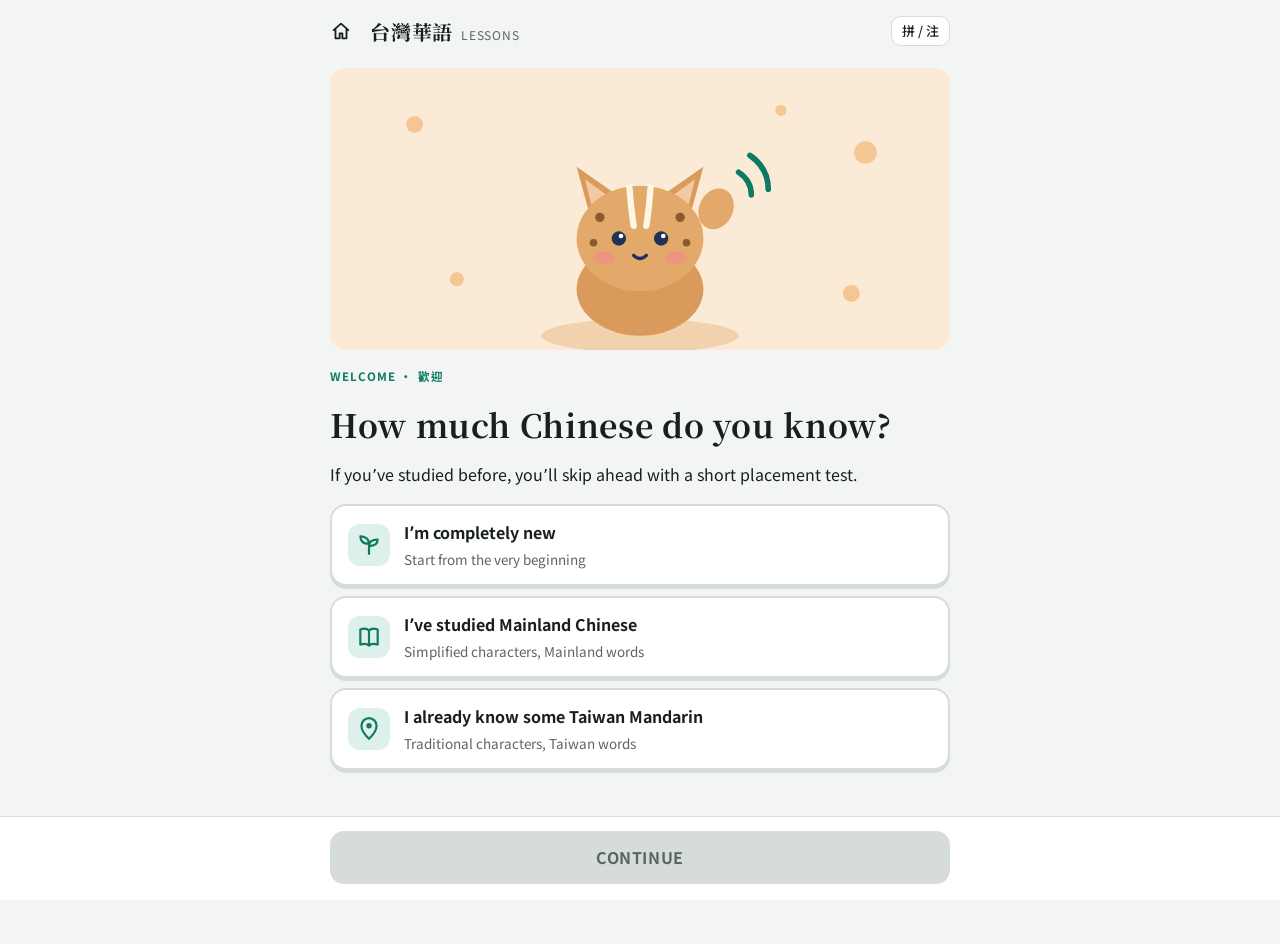
==== lessons.html @ 48e406e2 "First Version" ====
<!doctype html>
<html lang="en">
<head>
<meta charset="utf-8">
<meta name="viewport" content="width=device-width,initial-scale=1,viewport-fit=cover">
<title>Lessons · 台灣華語</title>
<meta name="description" content="Taiwan Mandarin lessons: sounds, tones, first words and writing.">
<link rel="manifest" href="manifest.webmanifest">
<link rel="icon" href="icons/favicon.svg" type="image/svg+xml">
<link rel="apple-touch-icon" href="icons/apple-touch-icon.png">
<meta name="mobile-web-app-capable" content="yes">
<meta name="apple-mobile-web-app-capable" content="yes">
<meta name="apple-mobile-web-app-title" content="台灣華語">
<meta name="apple-mobile-web-app-status-bar-style" content="default">
<script src="shared/app.js"></script>
<style>:root{box-sizing:border-box;padding-top:env(safe-area-inset-top,0px);padding-bottom:env(safe-area-inset-bottom,0px)}html{scroll-padding-top:env(safe-area-inset-top,0px)}body{margin:0;padding:0;font:14px -apple-system,BlinkMacSystemFont,sans-serif}img{max-width:100%}[hidden]:not([hidden=until-found i]){display:none!important}</style>
<link rel="preconnect" href="https://fonts.googleapis.com">
<link rel="preconnect" href="https://fonts.gstatic.com" crossorigin>
<link rel="stylesheet" href="https://fonts.googleapis.com/css2?family=Noto+Sans+TC:wght@400;500;700&family=Noto+Serif+TC:wght@500;700&display=swap">
<style>
/* Curly quotes and apostrophes come from a Latin font, so they don't get full-width CJK spacing */
@font-face{font-family:"LatinPunct";src:local("Helvetica Neue"),local("HelveticaNeue"),local("Helvetica"),local("Arial"),local("Segoe UI"),local("Roboto"),local("Noto Sans"),local("DejaVu Sans");unicode-range:U+2018-201F,U+2026}
@font-face{font-family:"LatinPunctSerif";src:local("Georgia"),local("Times New Roman"),local("Times"),local("Noto Serif"),local("DejaVu Serif");unicode-range:U+2018-201F,U+2026}
:root{
  --bg:#F2F5F3; --surface:#FFFFFF; --ink:#18201C; --muted:#5B6660; --line:#D6DDD8;
  --jade:#0D7A63; --jade-ink:#FFFFFF; --jade-soft:#DDF0E9;
  --amber:#B8600B; --amber-soft:#FBEAD6;
  --bad:#B53A2E; --bad-soft:#F8E1DD; --scrim:rgba(12,18,15,.42);
  --pic-bg:#E6F2EC;
  --sans:"LatinPunct","Noto Sans TC",system-ui,-apple-system,"PingFang TC","Microsoft JhengHei",sans-serif;
  --serif:"LatinPunctSerif","Noto Serif TC","Songti TC","PMingLiU",serif;
}
@media (prefers-color-scheme: dark){
  :root:not([data-theme="light"]){
    color-scheme:dark;
    --bg:#101412; --surface:#19201C; --ink:#E5EBE7; --muted:#99A69F; --line:#2B3530;
    --jade:#4CC6A5; --jade-ink:#08140F; --jade-soft:#16362C;
    --amber:#F0A452; --amber-soft:#3A2812;
    --bad:#F08A7C; --bad-soft:#3D1D19; --scrim:rgba(0,0,0,.6);
    --pic-bg:#1F2B26;
  }
}
:root[data-theme="dark"]{
  color-scheme:dark;
  --bg:#101412; --surface:#19201C; --ink:#E5EBE7; --muted:#99A69F; --line:#2B3530;
  --jade:#4CC6A5; --jade-ink:#08140F; --jade-soft:#16362C;
  --amber:#F0A452; --amber-soft:#3A2812;
  --bad:#F08A7C; --bad-soft:#3D1D19; --scrim:rgba(0,0,0,.6);
  --pic-bg:#1F2B26;
}
*{box-sizing:border-box}
[hidden]{display:none!important}
html,body{min-height:100%}
body{background:var(--bg);color:var(--ink);font-family:var(--sans);font-size:15px;line-height:1.55;padding-inline:16px;padding-block:0 150px}
button{font:inherit;color:inherit;cursor:pointer}
button:focus-visible{outline:2px solid var(--jade);outline-offset:2px}
.app{max-width:620px;margin-inline:auto}

/* top bar */
.top{position:sticky;top:env(safe-area-inset-top,0px);z-index:5;background:var(--bg);display:flex;align-items:center;gap:12px;padding-block:14px 12px}
.icon-b{border:0;background:none;padding:4px;color:var(--muted);font-size:24px;line-height:1;width:32px}
.brand{flex:1;display:flex;align-items:baseline;gap:8px}
.brand b{font-family:var(--serif);font-size:20px;letter-spacing:.04em}
.brand span{font-size:12px;color:var(--muted);letter-spacing:.06em;text-transform:uppercase}
.prog{flex:1;height:10px;border-radius:10px;background:var(--line);overflow:hidden}
.prog i{display:block;height:100%;width:0;background:var(--jade);border-radius:10px;transition:width .35s ease}
.mode-btn{border:1px solid var(--line);background:var(--surface);border-radius:10px;padding:4px 10px;font-size:13px;font-weight:500;white-space:nowrap}

/* stage */
.stage{padding-block:8px 24px;display:grid;gap:18px}
.eyebrow{font-size:11.5px;letter-spacing:.1em;text-transform:uppercase;color:var(--jade);font-weight:700}
h1,h2{font-family:var(--serif);margin:0;text-wrap:balance;letter-spacing:.02em}
h1{font-size:clamp(26px,7vw,32px);line-height:1.25}
h2{font-size:clamp(21px,5.6vw,25px);line-height:1.3}
p{margin:0}
.lead{font-size:16px;max-width:60ch}
.muted{color:var(--muted)}
.small{font-size:13.5px}
.stack{display:grid;gap:12px}
.panel{background:var(--surface);border:1px solid var(--line);border-radius:14px;padding:14px 16px}
.tw{background:var(--jade-soft);border-radius:12px;padding:12px 14px;font-size:14px;display:grid;gap:4px}
.tw b{font-size:11px;letter-spacing:.1em;text-transform:uppercase;color:var(--jade)}
ul.clean{margin:0;padding-left:1.1em;display:grid;gap:4px}
.hero{border-radius:16px;overflow:hidden;aspect-ratio:440/200;max-width:100%;width:100%}
.hero svg{display:block;width:100%;height:100%}

/* Chinese units: pinyin above, zhuyin to the right */
.zh{font-family:var(--serif);font-weight:500}
.c{display:inline-grid;grid-template-columns:auto auto;grid-template-areas:"py ." "hz zy";align-items:end;justify-items:center;vertical-align:bottom}
.py{grid-area:py;font-family:var(--sans);font-size:.42em;font-weight:400;line-height:1.15;color:var(--muted);white-space:nowrap}
.hz{grid-area:hz;line-height:1.2}
.zy{grid-area:zy;writing-mode:vertical-rl;font-family:var(--sans);font-size:.4em;line-height:1;color:var(--muted);align-self:center;margin-left:1px}
.zy:empty{display:none}
.m-py .zy,.m-zy .py,.m-hz .zy,.m-hz .py{display:none}
/* readings written as text follow the same setting */
.r-zy{display:none}
.m-zy .r-zy,.m-all .r-zy{display:inline}
.m-zy .r-py{display:none}
.m-all .r-zy::before{content:" · "}

/* onboarding + home */
.choices{display:grid;gap:10px}
.choice{display:grid;grid-template-columns:auto 1fr;gap:4px 14px;align-items:center;text-align:left;border:2px solid var(--line);background:var(--surface);border-radius:16px;padding:14px 16px;box-shadow:0 3px 0 var(--line)}
.choice .lv{grid-row:span 2;width:42px;height:42px;border-radius:12px;background:var(--jade-soft);display:grid;place-items:center;color:var(--jade)}
.choice .lv svg{width:26px;height:26px}
.choice b{font-size:16px}
.choice small{color:var(--muted);font-size:13.5px}
.choice[aria-pressed="true"]{border-color:var(--jade);background:var(--jade-soft);box-shadow:0 3px 0 var(--jade)}
.lessons{display:grid;gap:12px}
.lcard{display:grid;grid-template-columns:auto 1fr auto;gap:14px;align-items:center;text-align:left;background:var(--surface);border:1px solid var(--line);border-radius:16px;padding:14px 16px;width:100%}
.lcard:hover{border-color:var(--jade)}
.lnum{width:48px;height:48px;border-radius:14px;background:var(--jade-soft);color:var(--jade);display:grid;place-items:center;font-family:var(--serif);font-size:22px;font-weight:700}
.lcard.done .lnum{background:var(--jade);color:var(--jade-ink)}
.lcard .info{display:grid;gap:2px;min-width:0}
.lcard .info b{font-size:16.5px}
.lcard .info small{color:var(--muted);font-size:13.5px}
.level-panel h2{font-size:22px}
.lcard.soon{border-style:dashed;cursor:default}
.lcard.soon .lnum{background:var(--bg);color:var(--muted)}
.lcard.soon .inline-mode{padding:1px 8px;font-size:12.5px;vertical-align:baseline;color:var(--ink)}
.back-b{font-size:30px;margin-left:-6px}
.back-b:disabled{opacity:.3;cursor:default}
.write-head{display:flex;align-items:center;gap:12px;font-size:34px}
.write-head .muted{font-size:15px}
.write-wrap{display:grid;place-items:center}
.grid-box{width:min(300px,100%);aspect-ratio:1;border:2px solid var(--amber);border-radius:6px;background-color:var(--surface);touch-action:none;
  background-image:linear-gradient(to right,transparent calc(50% - 1px),var(--amber-soft) calc(50% - 1px),var(--amber-soft) calc(50% + 1px),transparent calc(50% + 1px)),linear-gradient(to bottom,transparent calc(50% - 1px),var(--amber-soft) calc(50% - 1px),var(--amber-soft) calc(50% + 1px),transparent calc(50% + 1px))}
.grid-box svg{display:block}
.write-wrap{gap:8px}
.hw-badge{font-size:12px;font-weight:700;letter-spacing:.08em;text-transform:uppercase;padding:4px 12px;border-radius:999px;background:var(--amber-soft);color:var(--amber)}
.hw-badge.turn{background:var(--jade);color:var(--jade-ink);animation:beat 1.6s ease-in-out infinite}
.hw-badge.done{background:var(--jade-soft);color:var(--jade)}
.grid-box.turn{border-color:var(--jade);box-shadow:0 0 0 4px var(--jade-soft)}
@keyframes beat{50%{transform:scale(1.06)}}
.write-tools{display:flex;gap:8px;justify-content:center}
.lstate{color:var(--muted)}
a.lcard{color:inherit;text-decoration:none}
.lstate{font-size:12.5px;font-weight:700;color:var(--jade);white-space:nowrap}
.bgline{display:flex;flex-wrap:wrap;align-items:center;gap:6px 10px;font-size:13.5px;color:var(--muted)}
.link{border:0;background:none;color:var(--jade);font-weight:500;padding:0;font-size:13.5px;text-decoration:underline;text-underline-offset:3px}

/* anatomy */
.anat{display:grid;grid-template-columns:auto 1fr;gap:18px;align-items:center}
.big{font-family:var(--serif);font-size:84px;font-weight:700;line-height:1;background:var(--surface);border:1px solid var(--line);border-radius:16px;width:120px;height:120px;display:grid;place-items:center}
.parts{display:grid;gap:8px}
.part{display:grid;grid-template-columns:78px 1fr;gap:10px;align-items:baseline}
.part .k{font-size:12px;color:var(--muted)}
.part .v{font-size:18px;font-weight:500}
.part .v .muted{font-size:14px;font-weight:400}
.anat-foot{font-size:13.5px;color:var(--muted)}

/* tones */
.tones{display:grid;gap:8px}
.tone{display:grid;grid-template-columns:30px 64px 1fr auto;gap:12px;align-items:center;text-align:left;background:var(--surface);border:1px solid var(--line);border-radius:14px;padding:10px 12px;width:100%}
.tone:hover{border-color:var(--jade)}
.tone .n{font-weight:700;color:var(--jade);font-size:18px;text-align:center}
.tone svg{width:64px;height:40px;display:block}
.tone .d{display:grid;gap:1px;min-width:0}
.tone .d b{font-size:15px}
.tone .d small{color:var(--muted);font-size:12.5px}
.tone .ex{display:flex;align-items:center;gap:10px;font-size:26px}
.tone .ex .mk{font-family:var(--sans);font-size:15px;color:var(--muted);text-align:right;line-height:1.3}
.grid-l{stroke:var(--line);stroke-width:1}
.curve{stroke:var(--jade);stroke-width:3.5;fill:none;stroke-linecap:round}
.dot{fill:var(--jade)}
.chip{border:1px solid var(--line);background:var(--bg);border-radius:10px;padding:6px 10px;display:inline-flex;align-items:center;gap:8px;font-size:20px}
.cmp{width:100%;border-collapse:collapse;font-size:14px}
.cmp th{font-size:11.5px;text-transform:uppercase;letter-spacing:.08em;color:var(--muted);text-align:left;font-weight:500;padding:0 8px 6px 0}
.cmp td{padding:9px 8px 9px 0;border-top:1px solid var(--line);vertical-align:middle}
.cmp td.tw-col{color:var(--jade);font-weight:700}
.cmp td.ml{color:var(--muted)}
.seg{display:grid;grid-template-columns:repeat(4,1fr);border:1px solid var(--line);border-radius:12px;overflow:hidden}
.seg button{border:0;background:none;padding:10px 4px;font-size:15px;font-weight:500;display:grid;gap:0;line-height:1.25}
.seg button+button{border-left:1px solid var(--line)}
.seg button small{font-size:11px;color:var(--muted);font-weight:400}
.seg button[aria-pressed="true"]{background:var(--jade-soft)}

/* word list with pictures */
.wlist{display:grid;grid-template-columns:repeat(auto-fill,minmax(132px,1fr));gap:10px}
.wl{display:grid;justify-items:center;gap:4px;background:var(--surface);border:1px solid var(--line);border-radius:14px;padding:10px 8px 12px;text-align:center}
.wl:hover{border-color:var(--jade)}
.wl .pic{width:64px;height:64px}
.wl .zh{font-size:28px}
.wl .en{font-size:13.5px;color:var(--muted)}
.pic{display:block;border-radius:14px;background:var(--pic-bg)}

/* exercises */
.prompt-zh{font-size:44px;display:flex;align-items:center;gap:14px;flex-wrap:wrap}
.spk{width:40px;height:40px;border-radius:50%;background:var(--jade-soft);color:var(--jade);display:grid;place-items:center;flex:none;border:0}
.spk svg{width:20px;height:20px}
.listen-big{width:72px;height:72px;border-radius:20px;background:var(--jade);color:var(--jade-ink);border:0;display:grid;place-items:center;box-shadow:0 4px 0 color-mix(in srgb,var(--jade) 60%,#000)}
.listen-big svg{width:34px;height:34px}
.listen-big:active{transform:translateY(2px);box-shadow:0 2px 0 color-mix(in srgb,var(--jade) 60%,#000)}
.listen-row{display:flex;align-items:center;gap:14px;flex-wrap:wrap}
.slow{border:1px solid var(--line);background:var(--surface);border-radius:12px;padding:8px 12px;font-size:13px;font-weight:500}
.opts{display:grid;grid-template-columns:1fr 1fr;gap:10px}
.opt{border:2px solid var(--line);background:var(--surface);border-radius:14px;padding:14px 10px;font-size:17px;font-weight:500;min-height:64px;display:grid;place-items:center;align-content:center;gap:6px;text-align:center;box-shadow:0 3px 0 var(--line)}
.opt .sub{display:block;font-size:13px;color:var(--muted);font-weight:400}
.opt .pic{width:84px;height:84px}
.opt[aria-pressed="true"]{border-color:var(--jade);background:var(--jade-soft);box-shadow:0 3px 0 var(--jade)}
.opt.right{border-color:var(--jade);background:var(--jade-soft)}
.opt.wrong{border-color:var(--bad);background:var(--bad-soft)}
.opt:disabled{cursor:default}
.gap-line{font-size:34px;display:flex;align-items:flex-end;flex-wrap:wrap;gap:4px}
.gap-slot{min-width:64px;height:58px;border-bottom:3px solid var(--line);display:inline-grid;place-items:end center;padding-bottom:2px}
.gap-slot.filled{border-color:var(--jade)}
.gap-en{font-size:15px;color:var(--muted)}
.answer{min-height:74px;border-block:1px solid var(--line);padding-block:10px;display:flex;flex-wrap:wrap;gap:8px;align-content:flex-start}
.bank{display:flex;flex-wrap:wrap;gap:8px;justify-content:center}
.tile{border:2px solid var(--line);background:var(--surface);border-radius:12px;padding:6px 14px;font-size:18px;font-weight:500;box-shadow:0 3px 0 var(--line);min-height:48px}
.tile.zh{font-size:28px;padding:4px 12px}
.tile.used{visibility:hidden}
.match{display:grid;grid-template-columns:1fr 1fr;gap:10px}
.match .col{display:grid;gap:10px}
.mt{border:2px solid var(--line);background:var(--surface);border-radius:14px;min-height:66px;font-size:17px;font-weight:500;box-shadow:0 3px 0 var(--line);padding:6px}
.mt.zh{font-size:26px}
.mt[aria-pressed="true"]{border-color:var(--jade);background:var(--jade-soft)}
.mt.done{opacity:.35;box-shadow:none;cursor:default}
.mt.shake{border-color:var(--bad);background:var(--bad-soft);animation:shake .3s}
@keyframes shake{25%{transform:translateX(-4px)}75%{transform:translateX(4px)}}
.mic{width:96px;height:96px;border-radius:50%;border:0;background:var(--amber);color:#fff;display:grid;place-items:center;margin-inline:auto;box-shadow:0 5px 0 color-mix(in srgb,var(--amber) 55%,#000)}
.mic svg{width:40px;height:40px}
.mic.on{animation:pulse 1.2s infinite}
@keyframes pulse{50%{box-shadow:0 0 0 14px var(--amber-soft)}}
.heard{text-align:center;min-height:24px;font-size:15px}
.speak-card{display:grid;gap:16px;justify-items:center;text-align:center}
.speak-card .prompt-zh{font-size:54px;justify-content:center}

/* footer */
.foot{position:fixed;left:0;right:0;bottom:0;z-index:10;background:var(--surface);border-top:1px solid var(--line);padding:14px 16px calc(16px + env(safe-area-inset-bottom,0px))}
.foot.ok{background:var(--jade-soft);border-color:transparent}
.foot.no{background:var(--bad-soft);border-color:transparent}
.foot.shown{background:var(--amber-soft);border-color:transparent}
.foot-in{max-width:620px;margin-inline:auto;display:grid;gap:10px}
.foot-row{display:grid;grid-template-columns:1fr 1.6fr;gap:10px}
.fb{display:grid;gap:2px}
.fb b{font-size:18px}
.foot.ok .fb b{color:var(--jade)}
.foot.no .fb b{color:var(--bad)}
.foot.shown .fb b{color:var(--amber)}
.fb span{font-size:14.5px}
.go{border:0;border-radius:14px;padding:14px;font-size:16px;font-weight:700;letter-spacing:.04em;background:var(--jade);color:var(--jade-ink);width:100%;box-shadow:0 4px 0 color-mix(in srgb,var(--jade) 60%,#000)}
.go:disabled{background:var(--line);color:var(--muted);box-shadow:none;cursor:default}
.foot.no .go{background:var(--bad);box-shadow:0 4px 0 color-mix(in srgb,var(--bad) 60%,#000);color:#fff}
.foot.shown .go{background:var(--amber);box-shadow:0 4px 0 color-mix(in srgb,var(--amber) 60%,#000);color:#fff}
.ghost{border:2px solid var(--line);background:var(--surface);border-radius:14px;padding:12px 10px;font-size:14.5px;font-weight:700;color:var(--muted);box-shadow:0 4px 0 var(--line)}
.skip{border:0;background:none;color:var(--muted);font-size:14px;font-weight:500;justify-self:center;padding:2px 8px}

/* finish */
.finish{display:grid;gap:16px;justify-items:center;text-align:center}
.stats{display:grid;grid-template-columns:repeat(2,1fr);gap:10px;width:100%}
.stat{background:var(--surface);border:1px solid var(--line);border-radius:14px;padding:12px 8px;display:grid;gap:2px}
.stat b{font-size:24px;font-variant-numeric:tabular-nums;color:var(--jade)}
.stat span{font-size:12px;color:var(--muted)}
.learned{display:flex;flex-wrap:wrap;gap:8px;justify-content:center;font-size:22px}


/* primer + placement */
.pairs{display:grid;grid-template-columns:repeat(auto-fill,minmax(150px,1fr));gap:8px}
.pair{display:flex;flex-wrap:wrap;align-items:baseline;gap:4px 6px;border:1px solid var(--line);background:var(--bg);border-radius:10px;padding:8px 10px;text-align:left}
.pair .ml{font-size:20px;color:var(--muted)}
.pair .arr{color:var(--muted);font-size:13px}
.pair .zh{font-size:22px}
.pair .ml,.pair .zh{white-space:nowrap}
.pair small{color:var(--muted);font-size:12px;margin-left:auto}
.cmp .chip{white-space:nowrap;font-size:19px;padding:4px 8px}
.cmp td{white-space:nowrap}
.cmp td:last-child{white-space:normal}
a.go{display:block;text-align:center;text-decoration:none}
.pair:hover{border-color:var(--jade)}
.ladder{display:grid;gap:6px;width:100%;text-align:left}
.rung{display:grid;grid-template-columns:80px 1fr auto;gap:10px;align-items:center;border:1px solid var(--line);background:var(--surface);border-radius:12px;padding:9px 14px}
.rung span{font-weight:700}
.rung small{color:var(--muted);font-size:12.5px}
.rung b{font-size:13px;color:var(--jade)}
.rung.ok{background:var(--jade-soft);border-color:transparent}
.rung.here{border:2px solid var(--amber);background:var(--amber-soft)}
.rung.here b{color:var(--amber)}
.lvn{font-weight:700;font-size:18px}
/* speaker cue on anything that plays audio */
:root{--spk-icon:url("data:image/svg+xml,%3Csvg xmlns='http://www.w3.org/2000/svg' viewBox='0 0 24 24'%3E%3Cpath d='M4 9v6h4l5 4V5L8 9z' fill='black'/%3E%3Cpath d='M16 8.5a5 5 0 0 1 0 7M18.5 6a8.5 8.5 0 0 1 0 12' fill='none' stroke='black' stroke-width='2' stroke-linecap='round'/%3E%3C/svg%3E")}
.chip::after,.tone .ex::after,.wl .zh::after{content:"";display:inline-block;flex:none;width:16px;height:16px;background:var(--jade);-webkit-mask:var(--spk-icon) center/contain no-repeat;mask:var(--spk-icon) center/contain no-repeat}
.wl .zh::after{width:14px;height:14px;margin-left:4px;vertical-align:middle}
.tone .ex::after{width:20px;height:20px}
.big{position:relative}
.big::before{content:"";position:absolute;right:-8px;bottom:-8px;width:32px;height:32px;border-radius:50%;background:var(--jade);box-shadow:0 0 0 3px var(--bg)}
.big::after{content:"";position:absolute;right:0;bottom:0;width:16px;height:16px;background:var(--jade-ink);-webkit-mask:var(--spk-icon) center/contain no-repeat;mask:var(--spk-icon) center/contain no-repeat}
.big:hover,.chip:hover{border-color:var(--jade)}
.tap-hint{display:inline-flex;align-items:center;gap:6px;font-size:13px;color:var(--jade);font-weight:500}
.tap-hint::before{content:"";width:15px;height:15px;background:currentColor;-webkit-mask:var(--spk-icon) center/contain no-repeat;mask:var(--spk-icon) center/contain no-repeat}

/* sheet */
.scrim{position:fixed;inset:0;background:var(--scrim);z-index:20}
.sheet{position:fixed;left:0;right:0;bottom:0;z-index:21;margin-inline:auto;max-width:620px;background:var(--surface);border-radius:18px 18px 0 0;border:1px solid var(--line);border-bottom:0;padding:18px 20px calc(22px + env(safe-area-inset-bottom,0px));display:grid;gap:12px}
.toast{position:fixed;left:50%;top:70px;transform:translateX(-50%);background:var(--ink);color:var(--bg);padding:8px 14px;border-radius:10px;font-size:13.5px;z-index:30;max-width:calc(100% - 32px)}
@media (max-width:400px){.opt .pic{width:72px;height:72px}.wlist{grid-template-columns:repeat(2,1fr)}}
@media (prefers-reduced-motion:reduce){*{animation:none!important;transition:none!important}}

/* merged app: home button, bookmarks, theme switch */
.home-b{display:grid;place-items:center;width:34px;height:34px;margin-left:-6px;border-radius:10px;color:var(--ink);flex:none}
.home-b svg{width:22px;height:22px}
.home-b:hover{background:var(--surface)}
.save-b{border:0;background:none;padding:6px;border-radius:10px;color:var(--muted);display:grid;place-items:center;flex:none}
.save-b svg{width:22px;height:22px;fill:none}
.save-b[aria-pressed="true"]{color:var(--amber)}
.save-b[aria-pressed="true"] svg{fill:currentColor}
.wl-wrap{position:relative;display:grid}
.wl-wrap .save-b{position:absolute;top:2px;right:2px}
.wl-wrap .save-b svg{width:18px;height:18px}
.seg.seg3{grid-template-columns:repeat(3,1fr)}
</style>
</head>
<body>
<div class="app">
  <header class="top" id="top"></header>
  <main class="stage" id="stage" aria-live="polite"></main>
</div>
<footer class="foot" id="foot"><div class="foot-in" id="foot-in"></div></footer>
<div class="scrim" id="scrim" hidden></div>
<section class="sheet" id="sheet" hidden role="dialog" aria-modal="true" aria-label="Reading aids">
  <h2 style="font-size:19px">Show with the characters</h2>
  <div class="seg" data-seg></div>
  <p class="muted small">Pinyin uses Latin letters. Zhuyin (ㄅㄆㄇ) is Taiwan’s own phonetic alphabet and sits to the right of each character. You can change this any time; Stories use the same setting.</p>
  <h2 style="font-size:19px">Theme</h2>
  <div class="seg seg3" data-theme-seg></div>
  <button class="go" id="sheet-done">Done</button>
</section>
<div class="toast" id="toast" hidden></div>

<script src="vendor/hanzi-writer.min.js"></script>
<script>
/* Stroke data (Hanzi Writer / Make Me a Hanzi), embedded so the page works offline. Stroke order for these characters matches Taiwan's MOE standard. */
const STROKES={"你":{"strokes":["M 272 567 Q 306 613 342 669 Q 370 718 395 743 Q 405 753 400 769 Q 396 782 365 808 Q 337 827 316 828 Q 297 827 305 802 Q 318 769 306 741 Q 267 647 207 560 Q 150 476 72 385 Q 60 375 58 367 Q 54 355 70 358 Q 82 359 109 384 Q 155 421 213 493 Q 226 509 241 527 L 272 567 Z","M 241 527 Q 262 506 258 375 Q 258 374 258 370 Q 254 253 221 135 Q 215 114 224 80 Q 236 44 248 32 Q 267 16 279 44 Q 294 86 294 134 Q 303 420 314 485 Q 321 515 295 543 Q 289 549 272 567 C 251 589 227 553 241 527 Z","M 521 560 Q 561 621 602 708 Q 620 751 638 773 Q 645 786 639 799 Q 633 811 602 830 Q 572 846 554 843 Q 535 839 546 817 Q 561 795 552 757 Q 513 619 407 448 Q 398 436 397 430 Q 394 418 409 423 Q 439 432 503 532 L 521 560 Z","M 503 532 Q 527 510 555 520 Q 795 608 782 549 Q 783 543 743 468 Q 736 458 741 453 Q 745 447 756 459 Q 852 532 894 549 Q 904 552 905 561 Q 906 574 876 592 Q 852 605 828 621 Q 800 637 783 630 Q 686 590 521 560 C 492 555 479 550 503 532 Z","M 568 72 Q 531 81 494 91 Q 482 94 483 86 Q 484 79 494 71 Q 569 7 596 -33 Q 611 -49 626 -36 Q 659 -3 661 82 Q 655 149 655 345 Q 656 382 667 407 Q 676 426 659 439 Q 634 461 604 470 Q 585 477 577 469 Q 571 462 582 447 Q 619 384 603 127 Q 597 82 589 74 Q 582 67 568 72 Z","M 444 320 Q 419 262 385 208 Q 364 180 381 144 Q 388 128 409 139 Q 460 181 468 264 Q 472 295 467 319 Q 463 328 456 328 Q 449 327 444 320 Z","M 738 307 Q 789 249 847 168 Q 860 146 876 139 Q 885 138 893 146 Q 908 159 900 204 Q 891 264 743 338 Q 734 345 731 332 Q 728 319 738 307 Z"],"medians":[[[317,812],[342,786],[353,759],[303,663],[249,577],[181,485],[93,386],[68,367]],[[273,558],[274,525],[285,495],[284,441],[273,243],[256,123],[260,41]],[[556,828],[574,817],[595,783],[584,746],[539,640],[481,531],[428,453],[406,431]],[[513,532],[704,585],[796,597],[813,585],[827,563],[798,519],[746,460]],[[586,463],[615,438],[632,412],[627,73],[616,41],[604,30],[558,47],[490,85]],[[455,316],[437,243],[397,151]],[[742,326],[812,265],[856,216],[871,190],[878,154]]],"radStrokes":[0,1]},"好":{"strokes":["M 330 202 Q 361 175 399 134 Q 415 119 424 118 Q 433 118 439 128 Q 446 138 442 170 Q 435 206 361 247 L 319 270 Q 292 286 258 304 Q 237 314 240 335 Q 261 393 281 453 L 293 492 Q 317 568 337 644 Q 347 690 366 715 Q 379 737 373 750 Q 360 769 313 797 Q 294 810 276 801 Q 263 794 273 778 Q 303 733 247 486 L 236 442 Q 218 373 195 336 Q 185 314 206 296 Q 254 268 294 233 L 330 202 Z","M 294 233 Q 287 226 281 217 Q 250 180 196 143 Q 183 134 165 124 Q 149 114 133 104 Q 120 95 131 92 Q 212 86 327 199 Q 328 200 330 202 L 361 247 Q 406 322 421 385 Q 449 488 463 510 Q 473 526 458 537 Q 416 576 387 569 Q 374 565 378 550 Q 387 531 387 507 L 385 481 Q 384 469 382 455 Q 375 376 319 270 L 294 233 Z","M 387 507 Q 341 501 293 492 L 247 486 Q 183 479 115 468 Q 94 465 61 471 Q 48 471 45 462 Q 41 450 49 441 Q 68 422 96 400 Q 106 396 118 402 Q 190 436 236 442 L 281 453 Q 320 463 362 474 Q 372 478 385 481 C 414 489 417 511 387 507 Z","M 671 521 Q 788 635 822 648 Q 843 655 835 672 Q 831 688 760 725 Q 739 735 716 725 Q 661 703 575 676 Q 553 669 498 669 Q 473 669 482 648 Q 491 635 511 623 Q 544 605 578 627 Q 597 636 691 676 Q 706 682 719 673 Q 732 664 726 649 Q 693 595 655 531 C 640 505 649 500 671 521 Z","M 717 430 Q 702 497 671 521 L 655 531 Q 648 535 640 538 Q 618 547 608 540 Q 595 533 608 519 Q 645 491 653 444 Q 656 434 659 421 L 668 384 Q 701 204 658 103 Q 643 76 607 83 Q 576 89 548 94 Q 536 97 542 85 Q 546 78 564 65 Q 604 31 618 5 Q 628 -14 645 -11 Q 660 -10 687 17 Q 775 107 726 391 L 717 430 Z","M 726 391 Q 783 397 947 397 Q 966 398 971 406 Q 977 416 960 430 Q 909 467 848 454 Q 793 445 717 430 L 659 421 Q 562 409 452 393 Q 431 392 447 375 Q 460 362 478 357 Q 497 351 514 356 Q 586 375 668 384 L 726 391 Z"],"medians":[[[282,788],[307,769],[327,733],[264,465],[216,321],[235,298],[386,194],[411,166],[424,133]],[[390,556],[417,530],[424,516],[422,504],[387,361],[338,255],[304,207],[260,165],[206,127],[137,97]],[[59,457],[107,434],[373,491],[380,501]],[[493,656],[517,646],[550,644],[680,692],[706,699],[743,696],[771,669],[765,657],[677,546],[674,535],[663,536]],[[613,530],[637,519],[659,499],[674,474],[687,432],[711,289],[709,166],[692,92],[672,59],[648,41],[551,85]],[[449,384],[504,377],[860,427],[906,426],[960,412]]],"radStrokes":[0,1,2]}};
/* ---------- Pinyin → tone marks and zhuyin (same engine as the story reader) ---------- */
const MARKS={a:'āáǎà',e:'ēéěè',i:'īíǐì',o:'ōóǒò',u:'ūúǔù','ü':'ǖǘǚǜ'};
function toneMark(syl){
  const t=+syl.slice(-1); let b=syl.slice(0,-1).replace('v','ü');
  if(!(t>=1&&t<=4)) return b;
  let idx=b.indexOf('a'); if(idx<0) idx=b.indexOf('e'); if(idx<0&&b.includes('ou')) idx=b.indexOf('o');
  if(idx<0){ for(let i=b.length-1;i>=0;i--){ if('iouü'.includes(b[i])){idx=i;break;} } }
  if(idx<0) return b;
  return b.slice(0,idx)+MARKS[b[idx]][t-1]+b.slice(idx+1);
}
const INI={b:'ㄅ',p:'ㄆ',m:'ㄇ',f:'ㄈ',d:'ㄉ',t:'ㄊ',n:'ㄋ',l:'ㄌ',g:'ㄍ',k:'ㄎ',h:'ㄏ',j:'ㄐ',q:'ㄑ',x:'ㄒ',zh:'ㄓ',ch:'ㄔ',sh:'ㄕ',r:'ㄖ',z:'ㄗ',c:'ㄘ',s:'ㄙ'};
const FIN={a:'ㄚ',o:'ㄛ',e:'ㄜ',ai:'ㄞ',ei:'ㄟ',ao:'ㄠ',ou:'ㄡ',an:'ㄢ',en:'ㄣ',ang:'ㄤ',eng:'ㄥ',er:'ㄦ',ong:'ㄨㄥ',
 i:'ㄧ',ia:'ㄧㄚ',ie:'ㄧㄝ',iao:'ㄧㄠ',iu:'ㄧㄡ',iou:'ㄧㄡ',ian:'ㄧㄢ',in:'ㄧㄣ',iang:'ㄧㄤ',ing:'ㄧㄥ',iong:'ㄩㄥ',
 u:'ㄨ',ua:'ㄨㄚ',uo:'ㄨㄛ',uai:'ㄨㄞ',ui:'ㄨㄟ',uei:'ㄨㄟ',uan:'ㄨㄢ',un:'ㄨㄣ',uen:'ㄨㄣ',uang:'ㄨㄤ',ueng:'ㄨㄥ',
 v:'ㄩ',ve:'ㄩㄝ',van:'ㄩㄢ',vn:'ㄩㄣ'};
const TONE=['','','ˊ','ˇ','ˋ'];
function zhuyin(syl){
  const t=+syl.slice(-1); let b=syl.slice(0,-1).replace('ü','v');
  let out='';
  if(/^(zh|ch|sh|r|z|c|s)i$/.test(b)) out=INI[b.slice(0,-1)];
  else{
    if(b[0]==='y'){ if(b.startsWith('yi')) b=b.slice(1); else if(b.startsWith('yu')) b='v'+b.slice(2); else b='i'+b.slice(1); }
    else if(b[0]==='w'){ b = b==='wu' ? 'u' : 'u'+b.slice(1); }
    let ini=''; const two=b.slice(0,2);
    if(['zh','ch','sh'].includes(two)){ini=two;b=b.slice(2);}
    else if(INI[b[0]]&&!'aeiouv'.includes(b[0])){ini=b[0];b=b.slice(1);}
    if(ini&&'jqx'.includes(ini)&&b[0]==='u') b='v'+b.slice(1);
    out=(ini?INI[ini]:'')+(FIN[b]??'');
  }
  return t===5||t===0 ? '˙'+out : out+TONE[t];
}
const pyStr=p=>p.split(' ').map(toneMark).join('');
const zyStr=p=>p.split(' ').map(zhuyin).join(' ');
/* A reading written as text, e.g. in feedback: shows pinyin, zhuyin or both, following the display setting */
const rd=p=>`<span class="r-py">${pyStr(p)}</span><span class="r-zy">${zyStr(p)}</span>`;

/* ---------- Vocabulary (all TOCFL Novice 準備級, checked against tocfl-202307.csv) ---------- */
const V={
  '你好':{py:'ni3 hao3',en:'hello'},
  '謝謝':{py:'xie4 xie5',en:'thank you'},
  '再見':{py:'zai4 jian4',en:'goodbye'},
  '你':{py:'ni3',en:'you'},
  '我':{py:'wo3',en:'I, me'},
  '好':{py:'hao3',en:'good'},
  '很':{py:'hen3',en:'very'},
  '嗎':{py:'ma5',en:'question word'}
};
const VOCAB=Object.keys(V);

/* ---------- Pictures: the app's original 石虎 (leopard cat) mascot, no real brands ---------- */
function face(x,y,s){
  return `<g transform="translate(${x} ${y}) scale(${s})">
    <path d="M-24 -18 L-30 -40 L-10 -26Z M24 -18 L30 -40 L10 -26Z" fill="#D99A5B"/><path d="M-23 -22 L-26 -34 L-15 -26Z M23 -22 L26 -34 L15 -26Z" fill="#F2C9A0"/>
    <ellipse cx="0" cy="-6" rx="30" ry="25" fill="#E3A96A"/>
    <path d="M-5 -30 Q-4 -18 -3 -12 M5 -30 Q4 -18 3 -12" stroke="#FFF5E6" stroke-width="3" fill="none" stroke-linecap="round"/>
    <g fill="#8A5A2E"><circle cx="-19" cy="-16" r="2.2"/><circle cx="19" cy="-16" r="2.2"/><circle cx="-22" cy="-4" r="1.8"/><circle cx="22" cy="-4" r="1.8"/></g>
    <circle cx="-10" cy="-6" r="3.4" fill="#23305A"/><circle cx="10" cy="-6" r="3.4" fill="#23305A"/>
    <circle cx="-9" cy="-7.2" r="1.1" fill="#fff"/><circle cx="11" cy="-7.2" r="1.1" fill="#fff"/>
    <ellipse cx="-17" cy="3" rx="5" ry="3" fill="#F28C8C" opacity=".7"/><ellipse cx="17" cy="3" rx="5" ry="3" fill="#F28C8C" opacity=".7"/>
    <path d="M-3 2 Q0 5 3 2" stroke="#23305A" stroke-width="1.6" fill="none" stroke-linecap="round"/></g>`;
}
function cat(x,y,s){ return `<g transform="translate(${x} ${y}) scale(${s})"><ellipse cx="0" cy="18" rx="30" ry="22" fill="#D99A5B"/>${face(0,0,1)}</g>`; }
const paw=(x,y,r)=>`<ellipse cx="${x}" cy="${y}" rx="8" ry="10" fill="#E3A96A" transform="rotate(${r||0} ${x} ${y})"/>`;
const PIC={
  '你好':`${face(46,58,.9)}${paw(80,34,20)}<g stroke="#0D7A63" stroke-width="3" stroke-linecap="round" fill="none"><path d="M86 18 q6 4 6 10"/><path d="M91 12 q9 6 9 16"/></g>`,
  '謝謝':`${face(50,62,.9)}<path d="M50 28 C44 16 30 20 34 30 C37 37 50 44 50 44 C50 44 63 37 66 30 C70 20 56 16 50 28Z" fill="#E8483D"/>`,
  '再見':`<rect x="10" y="14" width="42" height="78" rx="4" fill="#B97A48"/><rect x="14" y="18" width="34" height="74" fill="#8C5A33"/><circle cx="42" cy="56" r="2.5" fill="#E8B04A"/>${face(70,64,.62)}${paw(88,40,25)}<path d="M92 26 q7 5 6 12" stroke="#0D7A63" stroke-width="3" fill="none" stroke-linecap="round"/>`,
  '你':`<circle cx="66" cy="38" r="13" fill="#6F9FD0"/><path d="M44 90 q0 -30 22 -30 q22 0 22 30z" fill="#6F9FD0"/>${face(24,74,.45)}<path d="M30 58 L50 44" stroke="#0D7A63" stroke-width="4" stroke-linecap="round"/><path d="M42 42 L52 43 L48 52" stroke="#0D7A63" stroke-width="4" fill="none" stroke-linecap="round" stroke-linejoin="round"/>`,
  '我':`${face(50,62,.9)}<path d="M84 22 C96 34 90 50 78 52" stroke="#0D7A63" stroke-width="4" fill="none" stroke-linecap="round"/><path d="M76 44 L77 53 L86 54" stroke="#0D7A63" stroke-width="4" fill="none" stroke-linecap="round" stroke-linejoin="round"/>`,
  '好':`${face(44,64,.8)}<circle cx="78" cy="30" r="16" fill="#0D7A63"/><path d="M70 30 l6 6 l11 -12" stroke="#fff" stroke-width="4" fill="none" stroke-linecap="round" stroke-linejoin="round"/>`,
  '很':`<g fill="#0D7A63"><rect x="18" y="62" width="16" height="22" rx="3"/><rect x="42" y="44" width="16" height="40" rx="3"/><rect x="66" y="22" width="16" height="62" rx="3"/></g><path d="M16 88 h70" stroke="#5B6660" stroke-width="2"/>`,
  '嗎':`<path d="M18 20 h64 a8 8 0 0 1 8 8 v36 a8 8 0 0 1 -8 8 h-36 l-14 14 v-14 h-14 a8 8 0 0 1 -8 -8 v-36 a8 8 0 0 1 8 -8z" fill="#FFFFFF" stroke="#0D7A63" stroke-width="3"/><text x="50" y="62" text-anchor="middle" font-family="Georgia, serif" font-size="42" font-weight="700" fill="#0D7A63">?</text>`
};
const pic=k=>`<svg class="pic" viewBox="0 0 100 100" role="img" aria-label="${V[k].en}">${PIC[k]}</svg>`;
const HERO=`<svg viewBox="0 0 440 200" role="img" aria-label="The leopard-cat mascot singing four notes, each at a different pitch">
  <rect width="440" height="200" fill="#CFE8DF"/>
  <g stroke="#9CCBB9" stroke-width="2">${[40,70,100,130,160].map(y=>`<line x1="0" x2="440" y1="${y}" y2="${y}"/>`).join('')}</g>
  <path d="M200 50 L250 50" stroke="#0D7A63" stroke-width="7" stroke-linecap="round"/>
  <path d="M268 100 L318 50" stroke="#0D7A63" stroke-width="7" stroke-linecap="round"/>
  <path d="M336 110 Q352 150 366 140 T392 80" stroke="#0D7A63" stroke-width="7" fill="none" stroke-linecap="round"/>
  <path d="M400 40 L432 150" stroke="#0D7A63" stroke-width="7" stroke-linecap="round"/>
  <g font-family="Noto Sans TC, sans-serif" font-size="15" font-weight="700" fill="#0D7A63"><text x="218" y="36">mā</text><text x="280" y="44">má</text><text x="346" y="178">mǎ</text><text x="380" y="36">mà</text></g>
  <ellipse cx="110" cy="190" rx="70" ry="12" fill="#B4DACB"/>
  ${cat(110,130,1.5)}
</svg>`;
const HELLO_ART=`<svg viewBox="0 0 440 200" role="img" aria-label="The leopard-cat mascot waving hello">
  <rect width="440" height="200" fill="#FBEAD6"/>
  <g fill="#F0A452" opacity=".5"><circle cx="60" cy="40" r="6"/><circle cx="380" cy="60" r="8"/><circle cx="320" cy="30" r="4"/><circle cx="90" cy="150" r="5"/><circle cx="370" cy="160" r="6"/></g>
  <ellipse cx="220" cy="190" rx="70" ry="12" fill="#F2D2AE"/>
  ${cat(220,130,1.5)}
  <ellipse cx="274" cy="100" rx="12" ry="15" fill="#E3A96A" transform="rotate(25 274 100)"/>
  <g stroke="#0D7A63" stroke-width="4" fill="none" stroke-linecap="round"><path d="M290 74 q9 6 9 16"/><path d="M298 62 q13 9 13 24"/></g>
</svg>`;

/* ---------- State ---------- */
const store={get(k,d){try{const v=localStorage.getItem(k);return v==null?d:JSON.parse(v)}catch(e){return d}},set(k,v){try{localStorage.setItem(k,JSON.stringify(v))}catch(e){}}};
let MODE=store.get('tw.mode2','py');
let BG=store.get('tw.bg',null);          // 'new' | 'mainland' | 'taiwan'
let DONE=store.get('tw.lessons',{});
const MODES=[['py','拼音','Pinyin'],['zy','注音','Zhuyin'],['all','拼+注','Both'],['hz','漢字','Hanzi']];
const BGS=[
  ['new','I’m completely new','Start from the very beginning'],
  ['mainland','I’ve studied Mainland Chinese','Simplified characters, Mainland words'],
  ['taiwan','I already know some Taiwan Mandarin','Traditional characters, Taiwan words']
];
let LEVEL=store.get('tw.level',null);   // 0 = Novice … 5 = Level 5
const LEVELS={0:['準備級','Novice','pre-A1'],1:['入門級','Level 1','A1'],2:['基礎級','Level 2','A2'],3:['進階級','Level 3','B1'],4:['高階級','Level 4','B2'],5:['流利級','Level 5','C1–C2']};
const lvlName=l=>`${LEVELS[l][1]} · ${LEVELS[l][0]} · ${LEVELS[l][2]}`;
const READER_URL='stories.html';
const esc=s=>String(s).replace(/[&<>"]/g,c=>({'&':'&amp;','<':'&lt;','>':'&gt;','"':'&quot;'}[c]));

/* ---------- Rendering helpers ---------- */
function unit(ch,syl){
  const py=syl?toneMark(syl):'&nbsp;', zy=syl?zhuyin(syl):'';
  return `<span class="c"><span class="py">${py}</span><span class="hz">${ch}</span><span class="zy">${zy}</span></span>`;
}
function R(txt,py){
  const s=(py||'').split(' '); let i=0;
  return `<span class="zh">`+[...txt].map(c=>/[，。？！、]/.test(c)?unit(c,null):unit(c,s[i++])).join('')+`</span>`;
}
const W=k=>R(k,V[k].py);
const ICON={
  spk:'<svg viewBox="0 0 24 24" aria-hidden="true"><path d="M4 9v6h4l5 4V5L8 9z" fill="currentColor"/><path d="M16 8.5a5 5 0 0 1 0 7M18.5 6a8.5 8.5 0 0 1 0 12" fill="none" stroke="currentColor" stroke-width="2" stroke-linecap="round"/></svg>',
  mic:'<svg viewBox="0 0 24 24" aria-hidden="true"><rect x="9" y="3" width="6" height="11" rx="3" fill="currentColor"/><path d="M6 11a6 6 0 0 0 12 0M12 17v4M8.5 21h7" fill="none" stroke="currentColor" stroke-width="2" stroke-linecap="round"/></svg>',
  seed:'<svg viewBox="0 0 24 24" aria-hidden="true"><path d="M12 21V11M12 11C12 6 8 4 4 4c0 5 3 7 8 7zM12 13c0-4 3-6 8-6 0 4-3 6-8 6z" fill="none" stroke="currentColor" stroke-width="2" stroke-linejoin="round"/></svg>',
  book:'<svg viewBox="0 0 24 24" aria-hidden="true"><path d="M4 5c3-1 6-1 8 1v14c-2-2-5-2-8-1zM20 5c-3-1-6-1-8 1v14c2-2 5-2 8-1z" fill="none" stroke="currentColor" stroke-width="2" stroke-linejoin="round"/></svg>',
  pin:'<svg viewBox="0 0 24 24" aria-hidden="true"><path d="M12 21s-7-6.5-7-12a7 7 0 0 1 14 0c0 5.5-7 12-7 12z" fill="none" stroke="currentColor" stroke-width="2"/><circle cx="12" cy="9" r="2.5" fill="currentColor"/></svg>'
};
const saveBtn=k=>`<button class="save-b" data-save="${esc(k)}" aria-pressed="${TW.saved.has(k)}" aria-label="Save ${esc(k)} to Saved Words" title="Save word"><svg viewBox="0 0 24 24" aria-hidden="true"><path d="M6 3h12v18l-6-4-6 4z" stroke="currentColor" stroke-width="2" stroke-linejoin="round"/></svg></button>`;
const spkBtn=(say,label)=>`<button class="spk" data-say="${esc(say)}" aria-label="Listen: ${esc(label||say)}">${ICON.spk}</button>`;
function contour(t){
  const y=l=>36-(l-1)*8;
  const grid=[1,2,3,4,5].map(l=>`<line class="grid-l" x1="4" x2="60" y1="${y(l)}" y2="${y(l)}"/>`).join('');
  const path={1:`M8 ${y(5)} L56 ${y(5)}`,2:`M8 ${y(3)} L56 ${y(5)}`,3:`M8 ${y(2)} Q24 ${y(1)+2} 32 ${y(1)} T56 ${y(4)}`,4:`M8 ${y(5)} L56 ${y(1)}`}[t];
  const mark=t===5?`<circle class="dot" cx="32" cy="${y(2)}" r="4"/>`:`<path class="curve" d="${path}"/>`;
  return `<svg viewBox="0 0 64 40" aria-hidden="true">${grid}${mark}</svg>`;
}
const shuffle=a=>{a=a.slice();for(let i=a.length-1;i>0;i--){const j=Math.floor(Math.random()*(i+1));[a[i],a[j]]=[a[j],a[i]];}return a};
const pick=a=>a[Math.floor(Math.random()*a.length)];

/* ---------- Lesson 1 teaching cards ---------- */
const TONES=[
  {n:1,name:'High and level',how:'A steady high note, like singing “laaa”.',ch:'媽',py:'ma1',en:'mom'},
  {n:2,name:'Rising',how:'Goes up, like asking “huh?”',ch:'麻',py:'ma2',en:'numb'},
  {n:3,name:'Low',how:'Drops low. In Taiwan it usually stays there.',ch:'馬',py:'ma3',en:'horse'},
  {n:4,name:'Falling',how:'Starts high and drops, like a firm “No!”',ch:'罵',py:'ma4',en:'to scold'},
  {n:5,name:'Neutral',how:'Light and short.',ch:'嗎',py:'ma5',en:'question word',say:'你好嗎'}
];
const LEARN={
welcome:()=>`
  <div class="hero">${HERO}</div>
  <div class="eyebrow">Lesson 1 · 第一課</div>
  <h1>The sounds of Mandarin</h1>
  <p class="lead">A quick first look at how Mandarin sounds work. In the next lesson you’ll start using real words.</p>
  <div class="panel"><ul class="clean">
    <li>One character, one syllable</li>
    <li>How pinyin shows you the sound</li>
    <li>The tones that change a word’s meaning</li>
  </ul></div>
  <p class="muted small">About 3 minutes. Turn your sound on.</p>`,

syllable:()=>`
  <div class="eyebrow">How it works</div>
  <h2>One character = one syllable</h2>
  <p class="lead">Every Chinese character is read as one syllable. A syllable can have three parts: a starting consonant, a vowel sound and a tone.</p>
  <div class="anat">
    <button class="big" data-say="媽" aria-label="Listen: 媽">媽</button>
    <div class="parts">
      <div class="part"><span class="k">Initial 聲母</span><span class="v"><span class="r-py">m</span><span class="r-zy">ㄇ</span></span></div>
      <div class="part"><span class="k">Final 韻母</span><span class="v"><span class="r-py">a</span><span class="r-zy">ㄚ</span></span></div>
      <div class="part"><span class="k">Tone 聲調</span><span class="v">high, level</span></div>
      <div class="part"><span class="k">Together</span><span class="v">${rd('ma1')} <span class="muted">· mom</span></span></div>
    </div>
  </div>
  <span class="tap-hint">Tap a character to hear it</span>
  <p class="anat-foot">The <b>initial</b> is the consonant at the start. The <b>final</b> is the vowel sound that follows. The <b>tone</b> is the pitch of the whole syllable.</p>
  <div class="panel stack">
    <p style="font-size:14px">Not every syllable starts with a consonant. 愛 “love” is only a final and a tone:</p>
    <div class="anat">
      <button class="big" data-say="愛" aria-label="Listen: 愛" style="width:88px;height:88px;font-size:60px">愛</button>
      <div class="parts">
        <div class="part"><span class="k">Initial</span><span class="v"><span class="muted">none</span></span></div>
        <div class="part"><span class="k">Final</span><span class="v"><span class="r-py">ai</span><span class="r-zy">ㄞ</span></span></div>
        <div class="part"><span class="k">Tone</span><span class="v">falling</span></div>
        <div class="part"><span class="k">Together</span><span class="v">${rd('ai4')}</span></div>
      </div>
    </div>
  </div>`,

pinyin:()=>`
  <div class="eyebrow">Reading the sounds</div>
  <h2>Pinyin shows you how to say it</h2>
  <p class="lead">Characters don’t tell you how they sound, so the app writes the sound above them in <b>pinyin</b>: Latin letters with little marks for the tone.</p>
  <div class="panel" style="display:grid;justify-items:center;gap:8px">
    <button class="chip" data-say="你好" style="font-size:44px;padding:8px 16px">${R('你好','ni3 hao3')}</button>
    <span class="muted small">你好 · hello</span>
  </div>
  <div class="panel stack">
    <p class="small">Prefer <b>zhuyin</b> (ㄅㄆㄇ), the phonetic alphabet Taiwanese children learn, or characters only? Choose here, or any time later with the <button class="mode-btn inline-mode" data-open-modes aria-label="Open reading settings">拼 / 注</button> button at the top right of every screen.</p>
    <div class="seg" data-seg></div>
  </div>`,

tones:()=>`
  <div class="eyebrow">The melody of a syllable</div>
  <h2>Tones change the meaning</h2>
  <p class="lead">The same sound <b>ma</b> becomes a different word depending on its pitch. Tap each row to hear it.</p>
  <div class="tones">${TONES.map(t=>`
    <button class="tone" data-say="${t.say||t.ch}" aria-label="Tone ${t.n}: ${t.ch}">
      <span class="n">${t.n===5?'·':t.n}</span>${contour(t.n)}
      <span class="d"><b>${t.name}</b><small>${t.how}</small></span>
      <span class="ex"><span class="mk">${rd(t.py)}</span><span class="zh">${t.ch}</span></span>
    </button>`).join('')}</div>
  <p class="muted small">媽 mom · 麻 numb · 馬 horse · 罵 to scold · 嗎 question word. You don’t need to learn these words yet.</p>`,

words:()=>`
  <div class="eyebrow">Lesson 2 · 第二課</div>
  <h1>Your first ${VOCAB.length} words</h1>
  <p class="lead">Have a look and tap each one to hear it. Next, you’ll meet them one by one.</p>
  <div class="wlist">${VOCAB.map(k=>`<div class="wl-wrap"><button class="wl" data-say="${k}">${pic(k)}${W(k)}<span class="en">${V[k].en}</span></button>${saveBtn(k)}</div>`).join('')}</div>
  <p class="muted small">Tap the bookmark to keep a word in your Saved Words.</p>`
};

/* ---------- Lessons ---------- */
const LESSONS_BY_LEVEL={0:[1,2]};   // add each level's lessons here as they're built
const LESSONS={
  1:{title:'The sounds of Mandarin',desc:'Syllables, pinyin and tones',mins:3,steps:()=>[
    {t:'learn',id:'welcome'},{t:'learn',id:'syllable'},{t:'learn',id:'pinyin'},{t:'learn',id:'tones'},
    {t:'tone',ch:'馬',py:'ma3'},{t:'tone',ch:'媽',py:'ma1'},{t:'tone',ch:'罵',py:'ma4'},{t:'tone',ch:'麻',py:'ma2'}
  ]},
  2:{title:'Hello and thank you',desc:'Your first 8 words, and writing 你 and 好',mins:7,steps:()=>[
    {t:'learn',id:'words'},
    {t:'intro',k:'你好'},{t:'intro',k:'謝謝'},{t:'intro',k:'再見'},
    {t:'match',pairs:[['你好','hello'],['謝謝','thank you'],['再見','goodbye']]},
    {t:'intro',k:'你'},{t:'intro',k:'我'},{t:'intro',k:'好'},
    {t:'meaning',k:'我',opts:['I, me','you','good','hello']},
    {t:'intro',k:'很'},{t:'intro',k:'嗎'},
    {t:'gap',pre:'你好',post:'？',py:'ni3 hao3',ans:'嗎',opts:['嗎','很','我'],en:'How are you?'},
    {t:'orderZh',say:'我很好',py:'wo3 hen3 hao3',ans:['我','很','好'],extra:['你','嗎'],en:'I’m good.'},
    {t:'orderEn',say:'你好嗎',py:'ni3 hao3 ma5',ans:['How','are','you'],extra:['good','I','thanks']},
    {t:'match',pairs:[['你','you'],['我','I, me'],['很','very']]},
    {t:'speak',txt:'你好',py:'ni3 hao3'},
    {t:'speak',txt:'謝謝',py:'xie4 xie5'},
    {t:'write',ch:'你',mode:'trace',first:true},{t:'write',ch:'你',mode:'memory'},
    {t:'write',ch:'好',mode:'trace'},{t:'write',ch:'好',mode:'memory'}
  ]}
};
const PY_READ={'我':'wo3','很':'hen3','好':'hao3','你':'ni3','嗎':'ma5'};

/* ---------- Screens: onboarding, home, lesson ---------- */
const top_=document.getElementById('top'), stage=document.getElementById('stage'), foot=document.getElementById('foot'), footIn=document.getElementById('foot-in');
let LID,Q,qi,cur,RES,requeued,finished,writer=null;
function applyMode(){ document.body.className='m-'+MODE; }
function topHome(){ top_.innerHTML=`<a class="home-b" href="./" aria-label="Home" title="Home"><svg viewBox="0 0 24 24" aria-hidden="true"><path d="M4 11 12 4l8 7M6 9.5V20h4.5v-5.5h3V20H18V9.5" fill="none" stroke="currentColor" stroke-width="2" stroke-linecap="round" stroke-linejoin="round"/></svg></a><div class="brand"><b>台灣華語</b><span>Lessons</span></div><button class="mode-btn" id="mode-btn" aria-label="Reading aids">拼 / 注</button>`; }
function topLesson(){ top_.innerHTML=`<button class="icon-b" id="exit" aria-label="Leave lesson" title="Leave lesson">×</button><button class="icon-b back-b" id="back" aria-label="Previous question" title="Previous question">‹</button><div class="prog" role="progressbar" aria-label="Lesson progress"><i id="prog"></i></div><button class="mode-btn" id="mode-btn" aria-label="Reading aids">拼 / 注</button>`; }

function onboarding(){
  stopSpeaking(); applyMode(); topHome();
  let sel=BG;
  stage.innerHTML=`
    <div class="hero">${HELLO_ART}</div>
    <div class="eyebrow">Welcome · 歡迎</div>
    <h1>How much Chinese do you know?</h1>
    <p class="lead">If you’ve studied before, you’ll skip ahead with a short placement test.</p>
    <div class="choices">${BGS.map(([id,t,s],i)=>`<button class="choice" data-bg="${id}" aria-pressed="${sel===id}"><span class="lv">${[ICON.seed,ICON.book,ICON.pin][i]}</span><b>${t}</b><small>${s}</small></button>`).join('')}</div>
`;
  footIn.innerHTML=`<button class="go" id="go" ${sel?'':'disabled'}>CONTINUE</button>`; foot.className='foot';
  stage.onclick=e=>{ const b=e.target.closest('[data-bg]'); if(!b) return; sel=b.dataset.bg; stage.querySelectorAll('[data-bg]').forEach(x=>x.setAttribute('aria-pressed',x===b)); document.getElementById('go').disabled=false; };
  document.getElementById('go').onclick=()=>{ BG=sel; store.set('tw.bg',BG); stage.onclick=null;
    if(BG==='new'){ if(DONE[1]) home(); else startLesson(1); }
    else if(BG==='mainland') primer(); else placementIntro(); };
  window.scrollTo({top:0});
}
function home(){
  stopSpeaking(); stopRec(); Q=null; P=null; applyMode(); topHome(); stage.onclick=null;
  const bgName=(BGS.find(b=>b[0]===BG)||BGS[0])[1];
  const lv=LEVEL==null?0:LEVEL, above=lv>0;
  const mine=LESSONS_BY_LEVEL[lv]||[];
  const card=id=>{const l=LESSONS[id], d=DONE[id]; return `
      <button class="lcard${d?' done':''}" data-lesson="${id}">
        <span class="lnum">${d?'✓':id}</span>
        <span class="info"><b>${l.title}</b><small>${l.desc} · ${l.mins} min</small></span>
        <span class="lstate">${d?'REVIEW':'START'}</span>
      </button>`;};
  stage.innerHTML=`
    <div class="eyebrow">${lvlName(lv)}</div>
    <h1>Your lessons</h1>
    <div class="lessons">${mine.length?mine.map(card).join(''):`
      <div class="lcard soon"><span class="lnum">1</span><span class="info"><b>${LEVELS[lv][1]} lessons are on the way</b><small>They’ll appear here as soon as they’re ready.</small></span><span class="lstate">SOON</span></div>`}
      ${above?`<a class="lcard" href="${READER_URL}?level=${lv}"><span class="lnum">讀</span><span class="info"><b>Read the ${LEVELS[lv][1]} story</b><small>A graded story at your level, read aloud with a Taiwan voice</small></span><span class="lstate">OPEN</span></a>`:''}
    </div>
    <div class="bgline">${lv===1?`<button class="link" id="review-novice">Review the Novice lessons</button>`:''}<button class="link" id="retest">${LEVEL==null?'Take the placement test':'Retake the placement test'}</button><button class="link" id="pick-level">Change level</button></div>
    <p class="bgline">Your background: <b>${bgName}</b> <button class="link" id="change-bg">Change</button></p>
    <p class="bgline"><button class="link" id="reset">Start over</button><span id="reset-msg">Erases your level, progress and settings on this device.</span></p>`;
  foot.className='foot';
  const nextId=mine.find(id=>!DONE[id]);
  if(mine.length){ footIn.innerHTML=`<button class="go" id="go">${nextId?'START LESSON '+nextId:'REVIEW LESSON '+mine[0]}</button>`;
    document.getElementById('go').onclick=()=>startLesson(nextId||mine[0]); }
  else footIn.innerHTML=`<a class="go" href="${READER_URL}?level=${lv}">READ A ${LEVELS[lv][1].toUpperCase()} STORY</a>`;
  stage.querySelectorAll('[data-lesson]').forEach(b=>b.onclick=()=>startLesson(+b.dataset.lesson));
  document.getElementById('change-bg').onclick=onboarding;
  document.getElementById('reset').onclick=e=>{
    const b=e.currentTarget;
    if(!b.dataset.armed){ b.dataset.armed='1'; b.textContent='Tap again to erase everything'; b.style.color='var(--bad)'; return; }
    ['tw.bg','tw.level','tw.lessons','tw.mode2'].forEach(k=>{try{localStorage.removeItem(k)}catch(err){}});
    BG=null; LEVEL=null; DONE={}; MODE='py'; onboarding();
  };
  const rt=document.getElementById('retest'); if(rt) rt.onclick=placementIntro;
  const pl=document.getElementById('pick-level'); if(pl) pl.onclick=levelPicker;
  const rn=document.getElementById('review-novice'); if(rn) rn.onclick=()=>startLesson(1);
  window.scrollTo({top:0});
}
function startLesson(id){
  P=null; LID=id; Q=LESSONS[id].steps().map(s=>({...s})); qi=0; RES={}; requeued=new Set(); finished=false;
  topLesson(); show();
}

/* ---------- Mandarin in Taiwan: primer for learners who studied Mainland Chinese ---------- */
function primer(){
  stopSpeaking(); Q=null; applyMode(); topHome();
  const row=(tw,py,ml,en)=>`<tr><td><button class="chip" data-say="${tw}">${tw}</button></td><td class="tw-col">${pyStr(py)}</td><td class="ml">${ml}</td><td class="muted">${en}</td></tr>`;
  stage.innerHTML=`
    <div class="eyebrow">Before your test</div>
    <h1>Mandarin in Taiwan</h1>
    <p class="lead">It’s the same language you studied. Three things will feel different.</p>
    <div class="panel stack">
      <h2 style="font-size:19px">1. Traditional characters</h2>
      <p class="small muted">Taiwan writes the full, traditional forms. Many characters are identical (人, 大, 好, 我); the others you’ll start recognising quickly.</p>
      <div class="pairs">${[['谢谢','謝謝','thank you'],['学','學','study'],['车','車','car'],['说','說','speak'],['买','買','buy'],['台湾','臺灣','Taiwan']].map(([s,t,e])=>`<button class="pair" data-say="${t}"><span class="ml">${s}</span><span class="arr">→</span><span class="zh">${t}</span><small>${e}</small></button>`).join('')}</div>
    </div>
    <div class="panel stack">
      <h2 style="font-size:19px">2. Some everyday words</h2>
      <div style="overflow-x:auto"><table class="cmp">
        <tr><th>Taiwan</th><th></th><th>Mainland</th><th></th></tr>
        ${row('捷運','jie2 yun4','地铁','metro')}${row('計程車','ji4 cheng2 che1','出租车','taxi')}${row('腳踏車','jiao3 ta4 che1','自行车','bicycle')}
        ${row('影片','ying3 pian4','视频','video')}${row('軟體','ruan3 ti3','软件','software')}${row('冷氣','leng3 qi4','空调','air conditioning')}
        ${row('鳳梨','feng4 li2','菠萝','pineapple')}${row('馬鈴薯','ma3 ling2 shu3','土豆','potato')}
      </table></div>
    </div>
    <div class="panel stack">
      <h2 style="font-size:19px">3. Pronunciation</h2>
      <p class="small muted">Taiwan uses fewer neutral tones, almost never adds the Beijing “-r”, and has its own standard readings for some words.</p>
      <div style="overflow-x:auto"><table class="cmp">
        <tr><th>Word</th><th>Taiwan</th><th>Mainland</th><th></th></tr>
        ${row('休息','xiu1 xi2','xiūxi','rest')}${row('星期','xing1 qi2','xīngqī','week')}${row('垃圾','le4 se4','lājī','trash')}${row('哪裡','na3 li3','nǎr (哪儿)','where')}
      </table></div>
      <p class="small muted">Taiwanese people learn sounds with zhuyin (ㄅㄆㄇ). You can keep using pinyin, or switch to zhuyin any time with the <button class="mode-btn inline-mode" data-open-modes aria-label="Open reading settings">拼 / 注</button> button at the top right of every screen.</p>
    </div>`;
  foot.className='foot'; footIn.innerHTML=`<button class="go" id="go">FIND MY LEVEL</button>`;
  document.getElementById('go').onclick=placementIntro;
  window.scrollTo({top:0});
}

/* ---------- Placement test: TOCFL words by level (checked against tocfl-202307.csv) ---------- */
const PT={
  0:[['喜歡','xi3 huan1','to like'],['朋友','peng2 you3','friend'],['睡覺','shui4 jiao4','to sleep'],['天氣','tian1 qi4','weather'],['便宜','pian2 yi2','cheap'],['計程車','ji4 cheng2 che1','taxi'],['眼睛','yan3 jing1','eyes'],['衣服','yi1 fu2','clothes'],['考試','kao3 shi4','exam'],['生病','sheng1 bing4','to be ill']],
  1:[['醫院','yi1 yuan4','hospital'],['游泳','you2 yong3','to swim'],['腳踏車','jiao3 ta4 che1','bicycle'],['冰箱','bing1 xiang1','fridge'],['圖書館','tu2 shu1 guan3','library'],['房租','fang2 zu1','rent'],['冬天','dong1 tian1','winter'],['旅行','lv3 xing2','to travel'],['樓梯','lou2 ti1','stairs'],['頭髮','tou2 fa3','hair']],
  2:[['颱風','tai2 feng1','typhoon'],['鄰居','lin2 ju1','neighbour'],['鑰匙','yao4 shi5','key'],['夜市','ye4 shi4','night market'],['垃圾','le4 se4','trash'],['加班','jia1 ban1','to work overtime'],['搬家','ban1 jia1','to move house'],['房東','fang2 dong1','landlord'],['郵票','you2 piao4','stamp'],['停車場','ting2 che1 chang3','parking lot']],
  3:[['發票','fa1 piao4','receipt'],['車禍','che1 huo4','car accident'],['請假','qing3 jia4','to take time off'],['選舉','xuan3 ju3','election'],['退休','tui4 xiu1','to retire'],['護照','hu4 zhao4','passport'],['謙虛','qian1 xu1','modest'],['押金','ya1 jin1','deposit'],['批評','pi1 ping2','to criticise'],['犧牲','xi1 sheng1','to sacrifice']],
  4:[['塞車','sai1 che1','traffic jam'],['薪水','xin1 shui3','salary'],['地震','di4 zhen4','earthquake'],['包裹','bao1 guo3','parcel'],['失眠','shi1 mian2','to be unable to sleep'],['猶豫','you2 yu4','to hesitate'],['預算','yu4 suan4','budget'],['罷工','ba4 gong1','to go on strike'],['貸款','dai4 kuan3','loan'],['衝突','chong1 tu2','conflict']],
  5:[['醞釀','yun4 niang4','to brew (a plan, an idea)'],['輿論','yu2 lun4','public opinion'],['敷衍','fu1 yan3','to do half-heartedly'],['惋惜','wan4 xi2','to feel sorry about (a loss)'],['倘若','tang3 ruo4','if, supposing'],['猖獗','chang1 jue2','rampant'],['彌補','mi2 bu3','to make up for'],['鞏固','gong3 gu4','to consolidate'],['謹慎','jin3 shen4','cautious'],['蔓延','man4 yan2','to spread']]
};
const PER_LEVEL=5, PASS=4, FAIL=2;   // 5 questions per level: 4 right passes, 2 wrong stops
let P=null;
function placementIntro(){
  stopSpeaking(); Q=null; applyMode(); topHome();
  stage.innerHTML=`
    <div class="hero">${HERO}</div>
    <div class="eyebrow">Placement test</div>
    <h1>Find your level</h1>
    <p class="lead">Quick questions, level by level. Most people answer 10 to 20 (up to 30 if you know a lot). Some words you’ll read, some you’ll only hear. It starts easy and stops when the words get too hard.</p>
    <div class="tw"><b>Tip</b>Tap “I don’t know” instead of guessing. It gives you a more accurate level.</div>
    <div class="bgline"><button class="link" id="pick-level">Skip the test and pick my level</button><button class="link" id="from-start">Start from Lesson 1 instead</button></div>`;
  foot.className='foot'; footIn.innerHTML=`<button class="go" id="go">START THE TEST</button>`;
  document.getElementById('go').onclick=startPlacement;
  document.getElementById('pick-level').onclick=levelPicker;
  document.getElementById('from-start').onclick=()=>{ LEVEL=0; store.set('tw.level',0); startLesson(1); };
  window.scrollTo({top:0});
}
function startPlacement(){
  P={level:0,n:0,right:0,asked:0,passed:-1,items:null};
  top_.innerHTML=`<button class="icon-b" id="exit" aria-label="Leave the test" title="Leave the test">×</button><div class="prog" role="progressbar" aria-label="Test progress"><i id="prog"></i></div><button class="mode-btn" id="mode-btn" aria-label="Reading aids">拼 / 注</button>`;
  nextLevelItems(); ptShow();
}
function nextLevelItems(){ P.items=shuffle(PT[P.level]).slice(0,PER_LEVEL); P.n=0; P.right=0; }
function ptShow(){
  stopSpeaking(); applyMode();
  const it=P.items[P.n], listen=(P.asked%2===1);
  const others=shuffle(PT[P.level].filter(x=>x!==it)).slice(0,3).map(x=>x[2]);
  P.opts=shuffle([it[2],...others]); P.sel=null; P.cur=it;
  document.getElementById('prog').style.width=(P.level/6*100+(P.n/PER_LEVEL)*(100/6))+'%';
  stage.innerHTML=`
    <div class="eyebrow">${LEVELS[P.level][1]} · question ${P.asked+1}</div>
    <h2>${listen?'What do you hear?':'What does this mean?'}</h2>
    ${listen?`<div class="listen-row"><button class="listen-big" data-say="${it[0]}" aria-label="Play again">${ICON.spk}</button><button class="slow" data-say-slow="${it[0]}">Slower</button></div>`
            :`<div class="prompt-zh">${R(it[0],it[1])}</div>`}
    <div class="opts">${P.opts.map((o,i)=>`<button class="opt" data-pi="${i}" aria-pressed="false">${o}</button>`).join('')}</div>`;
  foot.className='foot';
  footIn.innerHTML=`<div class="foot-row"><button class="ghost" id="idk">I don’t know</button><button class="go" id="go" disabled>NEXT</button></div>`;
  document.getElementById('go').onclick=()=>ptAnswer(P.opts[P.sel]===it[2]);
  document.getElementById('idk').onclick=()=>ptAnswer(false);
  if(listen) setTimeout(()=>say(it[0]),350);
  window.scrollTo({top:0});
}
stage.addEventListener('click',e=>{
  if(!P||Q) return;
  const o=e.target.closest('[data-pi]'); if(!o) return;
  P.sel=+o.dataset.pi; stage.querySelectorAll('[data-pi]').forEach(b=>b.setAttribute('aria-pressed',b===o));
  document.getElementById('go').disabled=false;
});
function ptAnswer(ok){
  P.asked++; P.n++; if(ok) P.right++;
  const wrong=P.n-P.right, passed=P.right>=PASS, failed=wrong>=FAIL;
  if(passed||failed||P.n>=PER_LEVEL){
    if(passed){ P.passed=P.level; if(P.level<5){ P.level++; nextLevelItems(); return ptShow(); } }
    return ptResult();
  }
  ptShow();
}
function ptResult(){
  stopSpeaking();
  const rec=Math.min(5,P.passed+1);   // the first level you didn't pass is the one to study
  const beginner=P.passed<0;
  document.getElementById('prog').style.width='100%';
  stage.innerHTML=`<div class="finish">
    <div class="hero">${HELLO_ART}</div>
    <div class="eyebrow">Your result</div>
    <h1>${beginner?'Let’s start with the basics':'Your level: '+LEVELS[rec][1]}</h1>
    <p class="lead">${beginner?'The Novice words weren’t familiar yet, so the first lessons are the right place to start. They’re short.'
      :P.passed>=5?'You knew words from every level. Impressive! Level 5 stories and conversations are for you.'
      :`You know most words up to ${LEVELS[P.passed][1]}. ${LEVELS[rec][1]} is where you’ll learn the most.`}</p>
    <div class="ladder">${[0,1,2,3,4,5].map(l=>`<div class="rung${l<=P.passed?' ok':''}${l===rec&&!beginner||beginner&&l===0?' here':''}"><span>${LEVELS[l][1]}</span><small>${LEVELS[l][0]} · ${LEVELS[l][2]}</small><b>${l<=P.passed?'✓':l===rec&&!beginner||beginner&&l===0?'Start here':''}</b></div>`).join('')}</div>
    <button class="link" id="pick-level">Choose a different level</button>
  </div>`;
  LEVEL=beginner?0:rec; store.set('tw.level',LEVEL);
  foot.className='foot'; footIn.innerHTML=`<button class="go" id="go">${beginner?'START LESSON 1':'CONTINUE'}</button>`;
  document.getElementById('go').onclick=()=>{ P=null; beginner?startLesson(1):home(); };
  document.getElementById('pick-level').onclick=levelPicker;
  window.scrollTo({top:0});
}
function levelPicker(){
  stopSpeaking(); P=null; Q=null; applyMode(); topHome();
  let sel=LEVEL==null?0:LEVEL;
  stage.innerHTML=`
    <div class="eyebrow">Choose your level</div>
    <h1>Where do you want to start?</h1>
    <p class="lead">Levels follow Taiwan’s official TOCFL word list. You can change this any time.</p>
    <div class="choices">${[0,1,2,3,4,5].map(l=>`<button class="choice" data-lv="${l}" aria-pressed="${sel===l}"><span class="lv lvn">${l===0?'N':l}</span><b>${LEVELS[l][1]} · ${LEVELS[l][0]}</b><small>${LEVELS[l][2]} · ${['Your first 500 words','Everyday basics','Daily life with confidence','Work, news and opinions','Complex topics','Near-native'][l]}</small></button>`).join('')}</div>`;
  foot.className='foot'; footIn.innerHTML=`<button class="go" id="go">SAVE</button>`;
  stage.onclick=e=>{ const b=e.target.closest('[data-lv]'); if(!b) return; sel=+b.dataset.lv; stage.querySelectorAll('[data-lv]').forEach(x=>x.setAttribute('aria-pressed',x===b)); };
  document.getElementById('go').onclick=()=>{ stage.onclick=null; LEVEL=sel; store.set('tw.level',LEVEL); sel===0&&!DONE[1]?startLesson(1):home(); };
  window.scrollTo({top:0});
}

/* ---------- Lesson engine ---------- */
const isExercise=s=>!['learn'].includes(s.t);
const CHECKED=['tone','intro','meaning','gap','orderZh','orderEn'];
function progress(){ const p=document.getElementById('prog'); if(p) p.style.width=((finished?1:qi/Q.length)*100)+'%'; }
function show(){
  stopSpeaking(); stopRec();
  cur={sel:null,picked:[],matched:0,checked:false,missed:false};
  const s=Q[qi]; progress(); applyMode(); writer=null;
  const bk=document.getElementById('back'); if(bk){ bk.hidden=false; bk.disabled=qi===0; }
  stage.innerHTML=VIEW[s.t](s);
  bindSegs();
  if(s.t==='write') setupWriter(s);
  if(['tone','orderZh','orderEn','intro'].includes(s.t)) setTimeout(()=>say(s.t==='tone'?s.ch:s.t==='intro'?s.k:s.say),350);
  setFoot(CHECKED.includes(s.t)?'check':s.t==='match'?'match':s.t==='speak'?'speak':s.t==='write'?'write':'continue');
  window.scrollTo({top:0});
}
function setFoot(state,msg){
  foot.className='foot';
  if(state==='continue') footIn.innerHTML=`<button class="go" id="go">CONTINUE</button>`;
  else if(state==='check') footIn.innerHTML=`<div class="foot-row"><button class="ghost" id="reveal">Show answer</button><button class="go" id="go" disabled>CHECK</button></div>`;
  else if(state==='match') footIn.innerHTML=`<div class="foot-row"><button class="ghost" id="reveal">Show answer</button><p class="muted" style="align-self:center;font-size:14px">Tap a word, then its match.</p></div>`;
  else if(state==='speak') footIn.innerHTML=`<button class="skip" id="skip">I can’t speak right now</button>`;
  else if(state==='write') footIn.innerHTML=`<div class="foot-row"><button class="ghost" id="wskip">Skip</button><p class="muted" style="align-self:center;font-size:14px">${Q[qi].mode==='trace'?'Watch, then draw over the grey strokes.':'Draw it stroke by stroke.'}</p></div>`;
  else {
    foot.classList.add(state);
    const head=state==='ok'?pick(['Nice!','Correct!','That’s it!','做得好！']):state==='shown'?'Here’s the answer':'Not quite';
    footIn.innerHTML=`<div class="fb"><b>${head}</b>${msg?`<span>${msg}</span>`:''}</div><button class="go" id="go">CONTINUE</button>`;
  }
  const go=document.getElementById('go'); if(go){ go.onclick=onGo; if(!go.disabled) go.focus({preventScroll:true}); }
  const rv=document.getElementById('reveal'); if(rv) rv.onclick=reveal;
  const sk=document.getElementById('skip'); if(sk) sk.onclick=()=>{ stopRec(); next(); };
  const sd=document.getElementById('said'); if(sd) sd.onclick=()=>next();
  const ws=document.getElementById('wskip'); if(ws) ws.onclick=()=>{ if(writer) try{writer.cancelQuiz()}catch(e){} next(); };
}
function enableCheck(on){ const g=document.getElementById('go'); if(g&&!cur.checked) g.disabled=!on; }
function onGo(){ const s=Q[qi]; if(CHECKED.includes(s.t)&&!cur.checked){ check(); return; } next(); }
function next(){ qi++; if(qi>=Q.length) finish(); else show(); }
function requeue(){ if(!Q[qi].copy&&!requeued.has(qi)){ requeued.add(qi); Q.push({...Q[qi],copy:true}); } }
function goBack(){ if(finished||qi<=0) return; qi--; delete RES[qi]; show(); }
function result(ok,msg,shown){
  cur.checked=true;
  RES[qi]=ok; if(!ok) requeue();
  stage.querySelectorAll('.opt,.tile,.mt').forEach(b=>b.disabled=true);
  setFoot(ok?'ok':shown?'shown':'no',msg);
  progress();
}

/* The right answer and its explanation, per exercise type */
function answerOf(s){
  if(s.t==='tone') return {i:cur.opts.indexOf(s.py),msg:`${s.ch} is ${rd(s.py)}, tone ${s.py.slice(-1)}.`};
  if(s.t==='intro') return {i:cur.opts.indexOf(s.k),msg:`${s.k} ${rd(V[s.k].py)} means “${V[s.k].en}”.`};
  if(s.t==='meaning') return {i:cur.opts.indexOf(s.opts[0]),msg:`${s.k} ${rd(V[s.k].py)} means “${s.opts[0]}”.`};
  if(s.t==='gap') return {i:cur.opts.indexOf(s.ans),msg:`${s.pre}${s.ans}${s.post} ${rd(s.py+' '+PY_READ[s.ans])} · ${s.en}`};
  if(s.t==='orderZh') return {msg:`${s.ans.join('')}。 ${rd(s.py)} · ${s.en}`};
  if(s.t==='orderEn') return {msg:`${s.say}？ means “${s.ans.join(' ')}?”`};
}
function check(){
  const s=Q[qi], a=answerOf(s);
  if(['tone','intro','meaning'].includes(s.t)){ markOpts(a.i); result(cur.sel===a.i,a.msg); }
  else if(s.t==='gap') result(cur.sel===a.i,a.msg);
  else if(s.t==='orderZh') result(cur.picked.map(i=>cur.bank[i]).join('')===s.ans.join(''),a.msg);
  else if(s.t==='orderEn') result(cur.picked.map(i=>cur.bank[i]).join(' ')===s.ans.join(' '),a.msg);
}
function reveal(){
  const s=Q[qi]; if(cur.checked) return;
  if(s.t==='match'){
    stage.querySelectorAll('.mt').forEach(b=>{b.classList.add('done');b.setAttribute('aria-pressed','false');});
    const msg=s.pairs.map(([z,e])=>`${z} ${rd(V[z].py)} = ${e}`).join(' · ');
    result(false,msg,true); return;
  }
  const a=answerOf(s);
  if(['tone','intro','meaning'].includes(s.t)){ cur.sel=null; stage.querySelectorAll('.opt').forEach(b=>b.setAttribute('aria-pressed','false')); markOpts(a.i); if(s.t==='intro') say(s.k); }
  else if(s.t==='gap'){ const slot=document.getElementById('slot'); slot.innerHTML=R(s.ans,PY_READ[s.ans]); slot.classList.add('filled'); stage.querySelectorAll('.bank .tile').forEach(b=>b.classList.toggle('used',cur.opts[+b.dataset.i]===s.ans)); }
  else if(s.t==='orderZh'||s.t==='orderEn'){
    const used=new Set(); cur.picked=s.ans.map(w=>{ const i=cur.bank.findIndex((x,j)=>x===w&&!used.has(j)); used.add(i); return i; });
    renderAnswer(); say(s.say);
  }
  result(false,a.msg,true);
}
function markOpts(right){
  stage.querySelectorAll('.opt').forEach(b=>{ const i=+b.dataset.i; if(i===right) b.classList.add('right'); else if(i===cur.sel) b.classList.add('wrong'); });
}

/* ---------- Views ---------- */
const listenRow=(text)=>`<div class="listen-row"><button class="listen-big" data-say="${text}" aria-label="Play again">${ICON.spk}</button><button class="slow" data-say-slow="${text}">Slower</button></div>`;
const VIEW={
  learn:s=>LEARN[s.id](),
  intro:s=>{
    cur.opts=shuffle([s.k,...shuffle(VOCAB.filter(k=>k!==s.k)).slice(0,3)]);
    return `<div class="eyebrow">New word</div><h2>Which picture matches?</h2>
    <div class="prompt-zh">${W(s.k)}${spkBtn(s.k)}${saveBtn(s.k)}</div>
    <div class="opts">${cur.opts.map((k,i)=>`<button class="opt" data-i="${i}" aria-pressed="false">${pic(k)}<span>${V[k].en}</span></button>`).join('')}</div>`;
  },
  tone:s=>{
    cur.opts=[1,2,3,4].map(n=>s.py.slice(0,-1)+n);
    return `<div class="eyebrow">Listen</div><h2>Which tone do you hear?</h2>${listenRow(s.ch)}
    <div class="opts">${cur.opts.map((p,i)=>`<button class="opt" data-i="${i}" aria-pressed="false">${rd(p)}<span class="sub">tone ${i+1}</span></button>`).join('')}</div>`;
  },
  meaning:s=>{
    cur.opts=shuffle(s.opts);
    return `<div class="eyebrow">Pick the meaning</div><h2>What does this mean?</h2>
    <div class="prompt-zh">${W(s.k)}${spkBtn(s.k)}</div>
    <div class="opts">${cur.opts.map((o,i)=>`<button class="opt" data-i="${i}" aria-pressed="false">${o}</button>`).join('')}</div>`;
  },
  gap:s=>{
    cur.opts=shuffle(s.opts);
    return `<div class="eyebrow">Fill the gap</div><h2>Complete the sentence</h2>
    <div class="gap-line">${R(s.pre,s.py)}<span class="gap-slot" id="slot"></span>${R(s.post,'')}</div>
    <p class="gap-en">${s.en}</p>
    <div class="bank">${cur.opts.map((o,i)=>`<button class="tile zh" data-i="${i}">${R(o,PY_READ[o])}</button>`).join('')}</div>`;
  },
  orderZh:s=>{
    cur.bank=shuffle([...s.ans,...s.extra]);
    return `<div class="eyebrow">Listen</div><h2>Tap what you hear</h2>${listenRow(s.say)}
    <div class="answer" id="answer" aria-label="Your answer"></div>
    <div class="bank">${cur.bank.map((o,i)=>`<button class="tile zh" data-i="${i}">${R(o,PY_READ[o])}</button>`).join('')}</div>`;
  },
  orderEn:s=>{
    cur.bank=shuffle([...s.ans,...s.extra]);
    return `<div class="eyebrow">Listen and translate</div><h2>What does it mean in English?</h2>
    <div class="listen-row"><button class="listen-big" data-say="${s.say}" aria-label="Play again">${ICON.spk}</button><span style="font-size:32px">${R(s.say+'？',s.py)}</span></div>
    <div class="answer" id="answer" aria-label="Your answer"></div>
    <div class="bank">${cur.bank.map((o,i)=>`<button class="tile" data-i="${i}">${o}</button>`).join('')}</div>`;
  },
  match:s=>{
    cur.L=shuffle(s.pairs.map((p,i)=>({i,v:p[0]}))); cur.Rt=shuffle(s.pairs.map((p,i)=>({i,v:p[1]})));
    return `<div class="eyebrow">Match the pairs</div><h2>Tap the matching pairs</h2>
    <div class="match"><div class="col">${cur.L.map(x=>`<button class="mt zh" data-side="L" data-i="${x.i}" data-say="${x.v}">${W(x.v)}</button>`).join('')}</div>
    <div class="col">${cur.Rt.map(x=>`<button class="mt" data-side="R" data-i="${x.i}">${x.v}</button>`).join('')}</div></div>`;
  },
  speak:s=>`<div class="eyebrow">Speaking</div><h2>Listen, then say it</h2>
    <div class="speak-card">
      <div class="prompt-zh">${R(s.txt,s.py)}${spkBtn(s.txt)}</div>
      <button class="mic" id="mic" aria-label="Record yourself">${ICON.mic}</button>
      <p class="heard" id="heard">Tap the microphone and say <b>${s.txt}</b>.</p>
    </div>`,
  write:s=>{
    const w=V[s.ch], trace=s.mode==='trace';
    return `<div class="eyebrow">Writing · ${trace?'trace':'from memory'}</div>
    <h2 id="hw-title">${trace?`Watch how ${s.ch} is written`:`Now write ${s.ch} without help`}</h2>
    ${s.first?`<p class="lead">Characters are written stroke by stroke, in a set order: usually top to bottom and left to right. Watch first, then trace.</p>`:''}
    <div class="write-head">${W(s.ch)}<span class="muted">${w.en}</span>${spkBtn(s.ch)}</div>
    <div class="write-wrap"><span class="hw-badge${trace?'':' turn'}" id="hw-badge">${trace?'Watch':'Your turn: draw with your finger'}</span><div class="grid-box${trace?'':' turn'}" id="hw"></div></div>
    <div class="write-tools"><button class="slow" id="hw-watch">Watch the strokes</button><button class="slow" id="hw-reset">Start again</button></div>
    <p class="heard" id="hw-msg">${trace?'':'If you miss a stroke twice, it will flash to help you.'}</p>`;
  }
};

/* ---------- Speaking fallback when the microphone isn't allowed ---------- */
let micBroken=false;
const NO_REC='Recording isn’t available here yet.';
function canListen(){
  if(!SR) return false;
  try{ if(document.featurePolicy&&!document.featurePolicy.allowsFeature('microphone')) return false; }catch(e){}
  return !micBroken;
}
/* ---------- Writing (Hanzi Writer) ---------- */
function tok(n){ return getComputedStyle(document.documentElement).getPropertyValue(n).trim()||'#000'; }
function setupWriter(s){
  const box=document.getElementById('hw'), msg=document.getElementById('hw-msg');
  if(!window.HanziWriter){ msg.textContent='The writing tool didn’t load. Check your connection, or tap Skip.'; return; }
  const size=Math.min(box.clientWidth||280,300);
  const trace=s.mode==='trace';
  writer=HanziWriter.create(box,s.ch,{
    width:size,height:size,padding:14,showCharacter:false,showOutline:trace,
    strokeColor:tok('--ink'),outlineColor:tok('--line'),drawingColor:tok('--jade'),highlightColor:tok('--amber'),
    drawingWidth:22,strokeAnimationSpeed:1.1,delayBetweenStrokes:180,
    charDataLoader:(c,done)=>done(STROKES[c])
  });
  const badge=document.getElementById('hw-badge'), title=document.getElementById('hw-title');
  let nudge=null;
  const stopNudge=()=>{ clearInterval(nudge); nudge=null; };
  const yourTurn=()=>{
    badge.textContent='Your turn: draw with your finger'; badge.classList.add('turn'); box.classList.add('turn');
    if(trace){ title.textContent=`Your turn: trace ${s.ch}`; msg.textContent='Start with the flashing stroke.';
      const flash=()=>{ try{ writer.highlightStroke(0); }catch(e){} };
      setTimeout(flash,300); nudge=setInterval(flash,3000); }
  };
  const quiz=()=>writer.quiz({
    showHintAfterMisses:trace?1:2, highlightOnComplete:true,
    onMistake:()=>{ stopNudge(); msg.textContent=trace?'Not quite. Follow the flashing stroke.':'Try that stroke again.'; },
    onCorrectStroke:d=>{ stopNudge(); msg.textContent=`Stroke ${d.strokeNum+1} of ${STROKES[s.ch].strokes.length}`; },
    onComplete:sum=>{
      if(cur.checked) return; stopNudge(); badge.textContent='Done'; badge.classList.remove('turn'); badge.classList.add('done'); box.classList.remove('turn');
      cur.checked=true; RES[qi]=true;   // writing is hard: finishing the character always counts as a success
      setFoot('ok',trace?`${s.ch} has ${STROKES[s.ch].strokes.length} strokes. Next, try it from memory.`:`You wrote ${s.ch}!`);
    }
  });
  const watch=()=>{ stopNudge(); badge.textContent='Watch'; badge.classList.remove('turn'); box.classList.remove('turn'); };
  document.getElementById('hw-watch').onclick=()=>{ if(cur.checked) return; watch(); writer.cancelQuiz(); writer.showOutline(); writer.animateCharacter({onComplete:()=>{ if(!trace) writer.hideOutline(); writer.hideCharacter(); quiz(); yourTurn(); }}); };
  document.getElementById('hw-reset').onclick=()=>{ if(cur.checked) return; writer.cancelQuiz(); quiz(); msg.textContent=''; };
  if(trace){ msg.textContent=''; writer.animateCharacter({onComplete:()=>{ writer.hideCharacter(); quiz(); yourTurn(); }}); }
  else quiz();
  const obs=new MutationObserver(()=>{ if(!document.body.contains(box)){ stopNudge(); obs.disconnect(); } }); obs.observe(stage,{childList:true});
}

/* ---------- Interaction ---------- */
stage.addEventListener('click',e=>{
  if(!Q||finished){ const sl=e.target.closest('[data-say-slow]'); if(sl){ say(sl.dataset.saySlow,.55); return; } const sy=e.target.closest('[data-say]'); if(sy) say(sy.dataset.say); return; }
  const slow=e.target.closest('[data-say-slow]'); if(slow){ say(slow.dataset.saySlow,.55); return; }
  const s=Q[qi];
  const opt=e.target.closest('.opt');
  if(opt&&!cur.checked){
    cur.sel=+opt.dataset.i;
    stage.querySelectorAll('.opt').forEach(b=>b.setAttribute('aria-pressed',b===opt));
    if(s.t==='intro') say(cur.opts[cur.sel]);
    enableCheck(true); return;
  }
  const tile=e.target.closest('.tile');
  if(tile&&!cur.checked){
    const i=+tile.dataset.i;
    if(s.t==='gap'){
      cur.sel=i; const slot=document.getElementById('slot');
      slot.innerHTML=R(cur.opts[i],PY_READ[cur.opts[i]]); slot.classList.add('filled');
      stage.querySelectorAll('.bank .tile').forEach(b=>b.classList.toggle('used',b===tile));
      say(cur.opts[i]); enableCheck(true); return;
    }
    if(tile.closest('#answer')) cur.picked=cur.picked.filter(x=>x!==i);
    else { cur.picked.push(i); if(s.t==='orderZh') say(cur.bank[i]); }
    renderAnswer(); return;
  }
  const mt=e.target.closest('.mt');
  if(mt&&!mt.classList.contains('done')&&!cur.checked){ onMatch(mt); if(mt.dataset.say) say(mt.dataset.say); return; }
  if(e.target.closest('#mic')){ toggleRec(); return; }
  const sayEl=e.target.closest('[data-say]'); if(sayEl) say(sayEl.dataset.say);
});
function renderAnswer(){
  const s=Q[qi], isZh=s.t==='orderZh';
  document.getElementById('answer').innerHTML=cur.picked.map(i=>`<button class="tile${isZh?' zh':''}" data-i="${i}">${isZh?R(cur.bank[i],PY_READ[cur.bank[i]]):cur.bank[i]}</button>`).join('');
  stage.querySelectorAll('.bank .tile').forEach(b=>b.classList.toggle('used',cur.picked.includes(+b.dataset.i)));
  enableCheck(cur.picked.length>0);
}
function onMatch(el){
  const side=el.dataset.side, prev=stage.querySelector('.mt[aria-pressed="true"]');
  if(!prev||prev.dataset.side===side){ stage.querySelectorAll('.mt').forEach(b=>b.setAttribute('aria-pressed',b===el&&prev!==el)); return; }
  if(prev.dataset.i===el.dataset.i){
    [prev,el].forEach(b=>{b.classList.add('done');b.setAttribute('aria-pressed','false');});
    if(++cur.matched===Q[qi].pairs.length){
      cur.checked=true;
      RES[qi]=!cur.missed;
      if(cur.missed){ requeue(); setFoot('ok','All matched. The ones you mixed up will come back.'); }
      else setFoot('ok','All pairs matched.');
      progress();
    }
  } else {
    cur.missed=true;
    [prev,el].forEach(b=>{b.classList.add('shake');b.setAttribute('aria-pressed','false');setTimeout(()=>b.classList.remove('shake'),450);});
  }
}

/* ---------- Audio (device zh-TW voice) ---------- */
const synth=window.speechSynthesis||null; let voice=null;
function pickVoice(){
  if(!synth) return; const vs=synth.getVoices();
  const tw=vs.filter(v=>/zh[-_]TW/i.test(v.lang));
  const pref=['Mei-Jia','美佳','HsiaoChen','曉臻','Hanhan','Yating','Google 國語'];
  voice=tw.find(v=>pref.some(p=>v.name.includes(p)))||tw[0]||vs.find(v=>/^(zh|cmn)/i.test(v.lang))||null;
}
if(synth){ pickVoice(); synth.addEventListener?synth.addEventListener('voiceschanged',pickVoice):(synth.onvoiceschanged=pickVoice); }
let warned=false;
function say(text,rate){
  if(!synth){ if(!warned){toast('Audio isn’t available in this browser.');warned=true;} return; }
  synth.cancel(); const u=new SpeechSynthesisUtterance(text); u.lang='zh-TW'; u.rate=rate||TW.getRate(); if(voice) u.voice=voice; synth.speak(u);
}
function stopSpeaking(){ if(synth) synth.cancel(); }

/* ---------- Speaking: browser speech recognition (Azure scoring comes later) ---------- */
const SR=window.SpeechRecognition||window.webkitSpeechRecognition; let rec=null;
function stopRec(){ if(rec){ try{rec.abort()}catch(e){} rec=null; } }
function speakFallback(msg){
  const h=document.getElementById('heard'); if(h) h.innerHTML=msg;
  cur.checked=true; setFoot('ok','Say it out loud a few times, copying the audio.');
  document.querySelector('.foot .fb b').textContent='Practise out loud';
}
function toggleRec(){
  const s=Q[qi], mic=document.getElementById('mic'), heard=document.getElementById('heard');
  if(cur.checked) return;
  if(rec){ stopRec(); mic.classList.remove('on'); return; }
  if(!canListen()){ speakFallback(NO_REC); return; }
  rec=new SR(); rec.lang='zh-TW'; rec.interimResults=false; rec.maxAlternatives=5;
  mic.classList.add('on'); heard.textContent='Listening…';
  let started=false; rec.onstart=()=>{ started=true; };
  const watchdog=setTimeout(()=>{ if(!started&&rec){ stopRec(); mic.classList.remove('on'); speakFallback(NO_REC); } },3000);
  rec.onresult=ev=>{
    const alts=[...ev.results[0]].map(a=>a.transcript.replace(/[\s，。？！,.?!]/g,''));
    const ok=alts.some(a=>a.includes(s.txt));
    heard.innerHTML=`I heard: <b>${esc(alts[0]||'…')}</b>`;
    rec=null; mic.classList.remove('on');
    if(ok){ RES[qi]=true; cur.checked=true; setFoot('ok','Clear and recognisable.'); }
    else heard.innerHTML+=`<br><span class="muted">Not quite ${s.txt}. Listen again and have another go.</span>`;
  };
  rec.onerror=ev=>{
    mic.classList.remove('on'); rec=null;
    if(['not-allowed','service-not-allowed','audio-capture'].includes(ev.error)){ clearTimeout(watchdog); speakFallback(NO_REC); }
    else if(ev.error==='no-speech') heard.textContent='I didn’t hear anything. Tap and try again.';
    else speakFallback('Speech recognition isn’t working here right now.');
  };
  rec.onend=()=>{ mic.classList.remove('on'); rec=null; };
  try{ rec.start(); }catch(e){ clearTimeout(watchdog); speakFallback(NO_REC); }
}

/* ---------- Finish ---------- */
function finish(){
  finished=true; progress(); stopSpeaking(); const bk=document.getElementById('back'); if(bk) bk.hidden=true;
  const vals=Object.values(RES), right=vals.filter(Boolean).length;
  const acc=Math.round(100*right/Math.max(1,vals.length));
  DONE[LID]={acc,at:Date.now()}; store.set('tw.lessons',DONE);
  const l1=LID===1;
  stage.innerHTML=`<div class="finish">
    <div class="hero">${HELLO_ART}</div>
    <div class="eyebrow">Lesson ${LID} complete · 第${l1?'一':'二'}課完成</div>
    <h1>${l1?'You can hear the tones now':'You can say hello in Taiwan'}</h1>
    <div class="stats">
      <div class="stat"><b>${acc}%</b><span>accuracy</span></div>
      <div class="stat"><b>${l1?5:VOCAB.length}</b><span>${l1?'tones':'new words'}</span></div>
    </div>
    ${l1?'':`<div class="learned">${VOCAB.map(k=>`<button class="chip" data-say="${k}">${W(k)}</button>`).join('')}</div><button class="link" data-save-all>Save all ${VOCAB.length} words to Saved Words</button>`}
    <p class="muted">${l1?'Next: your first words, 你好 and 謝謝.':'Next up: a first short conversation with these words.'}</p>
  </div>`;
  foot.className='foot';
  footIn.innerHTML=l1?`<button class="go" id="go">START LESSON 2</button>`:`<button class="go" id="go">BACK TO LESSONS</button>`;
  document.getElementById('go').onclick=()=>l1?startLesson(2):home();
}

/* ---------- Reading-aid switch ---------- */
function segHTML(){ return MODES.map(([id,zh,en])=>`<button data-mode="${id}" aria-pressed="${MODE===id}">${zh}<small>${en}</small></button>`).join(''); }
function bindSegs(){ document.querySelectorAll('[data-seg]').forEach(el=>el.innerHTML=segHTML());
  document.querySelectorAll('[data-theme-seg]').forEach(el=>el.innerHTML=TW.THEMES.map(([id,en])=>`<button data-th="${id}" aria-pressed="${TW.getTheme()===id}">${en}</button>`).join('')); }
document.addEventListener('click',e=>{
  const m=e.target.closest('[data-mode]'); if(m){ MODE=m.dataset.mode; store.set('tw.mode2',MODE); applyMode(); bindSegs(); return; }
  if(e.target.closest('#mode-btn,[data-open-modes]')){ bindSegs(); sheet.hidden=false; scrim.hidden=false; return; }
  const th=e.target.closest('[data-th]'); if(th){ TW.setTheme(th.dataset.th); bindSegs(); return; }
  if(e.target.closest('#exit')){ home(); return; }
  if(e.target.closest('#back')){ goBack(); }
});
const sheet=document.getElementById('sheet'), scrim=document.getElementById('scrim');
const closeSheet=()=>{ sheet.hidden=true; scrim.hidden=true; };
document.getElementById('sheet-done').onclick=closeSheet; scrim.onclick=closeSheet;
document.addEventListener('keydown',e=>{ if(e.key==='Escape') closeSheet(); });

let toastT; function toast(m){ const t=document.getElementById('toast'); t.textContent=m; t.hidden=false; clearTimeout(toastT); toastT=setTimeout(()=>t.hidden=true,2200); }

/* ---------- Shared app: Saved Words and settings kept in sync with Home and Stories ---------- */
const lessonItem=k=>({k,py:V[k].py,en:V[k].en,pos:'',lvl:0,note:'',src:'lesson',ref:LID||2,title:'Lesson '+(LID||2)});
function markSaved(){ document.querySelectorAll('[data-save]').forEach(b=>b.setAttribute('aria-pressed',TW.saved.has(b.dataset.save))); }
document.addEventListener('click',e=>{
  const sv=e.target.closest('[data-save]');
  if(sv){ e.stopPropagation(); e.preventDefault(); const k=sv.dataset.save;
    const on=TW.saved.toggle(lessonItem(k)); markSaved(); toast(on?`${k} added to Saved Words`:`${k} removed from Saved Words`); return; }
  const all=e.target.closest('[data-save-all]');
  if(all){ e.stopPropagation(); VOCAB.forEach(k=>{ if(!TW.saved.has(k)) TW.saved.add(lessonItem(k)); }); markSaved(); all.textContent='All saved ✓'; all.disabled=true; toast('Saved to Saved Words'); }
},true);
TW.onSync(()=>{ MODE=store.get('tw.mode2','py'); DONE=store.get('tw.lessons',{}); LEVEL=store.get('tw.level',null); applyMode(); bindSegs(); markSaved(); });
BG?home():onboarding();
</script>

</body></html>
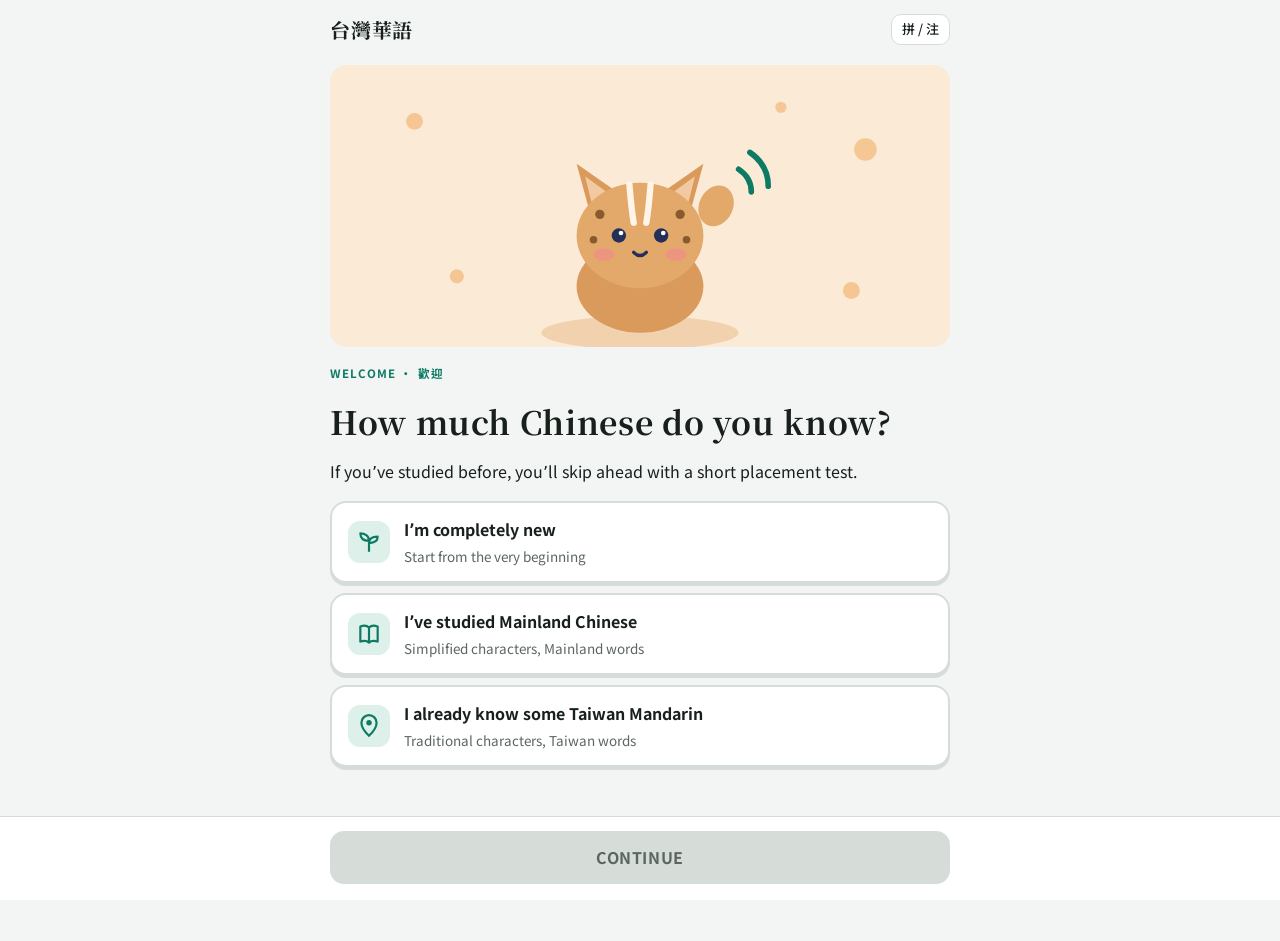
==== commit a2cb84eb: "Version 2" ====
--- a/lessons.html
+++ b/lessons.html
@@ -1,1143 +1,5 @@
 <!doctype html>
-<html lang="en">
-<head>
-<meta charset="utf-8">
-<meta name="viewport" content="width=device-width,initial-scale=1,viewport-fit=cover">
-<title>Lessons · 台灣華語</title>
-<meta name="description" content="Taiwan Mandarin lessons: sounds, tones, first words and writing.">
-<link rel="manifest" href="manifest.webmanifest">
-<link rel="icon" href="icons/favicon.svg" type="image/svg+xml">
-<link rel="apple-touch-icon" href="icons/apple-touch-icon.png">
-<meta name="mobile-web-app-capable" content="yes">
-<meta name="apple-mobile-web-app-capable" content="yes">
-<meta name="apple-mobile-web-app-title" content="台灣華語">
-<meta name="apple-mobile-web-app-status-bar-style" content="default">
-<script src="shared/app.js"></script>
-<style>:root{box-sizing:border-box;padding-top:env(safe-area-inset-top,0px);padding-bottom:env(safe-area-inset-bottom,0px)}html{scroll-padding-top:env(safe-area-inset-top,0px)}body{margin:0;padding:0;font:14px -apple-system,BlinkMacSystemFont,sans-serif}img{max-width:100%}[hidden]:not([hidden=until-found i]){display:none!important}</style>
-<link rel="preconnect" href="https://fonts.googleapis.com">
-<link rel="preconnect" href="https://fonts.gstatic.com" crossorigin>
-<link rel="stylesheet" href="https://fonts.googleapis.com/css2?family=Noto+Sans+TC:wght@400;500;700&family=Noto+Serif+TC:wght@500;700&display=swap">
-<style>
-/* Curly quotes and apostrophes come from a Latin font, so they don't get full-width CJK spacing */
-@font-face{font-family:"LatinPunct";src:local("Helvetica Neue"),local("HelveticaNeue"),local("Helvetica"),local("Arial"),local("Segoe UI"),local("Roboto"),local("Noto Sans"),local("DejaVu Sans");unicode-range:U+2018-201F,U+2026}
-@font-face{font-family:"LatinPunctSerif";src:local("Georgia"),local("Times New Roman"),local("Times"),local("Noto Serif"),local("DejaVu Serif");unicode-range:U+2018-201F,U+2026}
-:root{
-  --bg:#F2F5F3; --surface:#FFFFFF; --ink:#18201C; --muted:#5B6660; --line:#D6DDD8;
-  --jade:#0D7A63; --jade-ink:#FFFFFF; --jade-soft:#DDF0E9;
-  --amber:#B8600B; --amber-soft:#FBEAD6;
-  --bad:#B53A2E; --bad-soft:#F8E1DD; --scrim:rgba(12,18,15,.42);
-  --pic-bg:#E6F2EC;
-  --sans:"LatinPunct","Noto Sans TC",system-ui,-apple-system,"PingFang TC","Microsoft JhengHei",sans-serif;
-  --serif:"LatinPunctSerif","Noto Serif TC","Songti TC","PMingLiU",serif;
-}
-@media (prefers-color-scheme: dark){
-  :root:not([data-theme="light"]){
-    color-scheme:dark;
-    --bg:#101412; --surface:#19201C; --ink:#E5EBE7; --muted:#99A69F; --line:#2B3530;
-    --jade:#4CC6A5; --jade-ink:#08140F; --jade-soft:#16362C;
-    --amber:#F0A452; --amber-soft:#3A2812;
-    --bad:#F08A7C; --bad-soft:#3D1D19; --scrim:rgba(0,0,0,.6);
-    --pic-bg:#1F2B26;
-  }
-}
-:root[data-theme="dark"]{
-  color-scheme:dark;
-  --bg:#101412; --surface:#19201C; --ink:#E5EBE7; --muted:#99A69F; --line:#2B3530;
-  --jade:#4CC6A5; --jade-ink:#08140F; --jade-soft:#16362C;
-  --amber:#F0A452; --amber-soft:#3A2812;
-  --bad:#F08A7C; --bad-soft:#3D1D19; --scrim:rgba(0,0,0,.6);
-  --pic-bg:#1F2B26;
-}
-*{box-sizing:border-box}
-[hidden]{display:none!important}
-html,body{min-height:100%}
-body{background:var(--bg);color:var(--ink);font-family:var(--sans);font-size:15px;line-height:1.55;padding-inline:16px;padding-block:0 150px}
-button{font:inherit;color:inherit;cursor:pointer}
-button:focus-visible{outline:2px solid var(--jade);outline-offset:2px}
-.app{max-width:620px;margin-inline:auto}
-
-/* top bar */
-.top{position:sticky;top:env(safe-area-inset-top,0px);z-index:5;background:var(--bg);display:flex;align-items:center;gap:12px;padding-block:14px 12px}
-.icon-b{border:0;background:none;padding:4px;color:var(--muted);font-size:24px;line-height:1;width:32px}
-.brand{flex:1;display:flex;align-items:baseline;gap:8px}
-.brand b{font-family:var(--serif);font-size:20px;letter-spacing:.04em}
-.brand span{font-size:12px;color:var(--muted);letter-spacing:.06em;text-transform:uppercase}
-.prog{flex:1;height:10px;border-radius:10px;background:var(--line);overflow:hidden}
-.prog i{display:block;height:100%;width:0;background:var(--jade);border-radius:10px;transition:width .35s ease}
-.mode-btn{border:1px solid var(--line);background:var(--surface);border-radius:10px;padding:4px 10px;font-size:13px;font-weight:500;white-space:nowrap}
-
-/* stage */
-.stage{padding-block:8px 24px;display:grid;gap:18px}
-.eyebrow{font-size:11.5px;letter-spacing:.1em;text-transform:uppercase;color:var(--jade);font-weight:700}
-h1,h2{font-family:var(--serif);margin:0;text-wrap:balance;letter-spacing:.02em}
-h1{font-size:clamp(26px,7vw,32px);line-height:1.25}
-h2{font-size:clamp(21px,5.6vw,25px);line-height:1.3}
-p{margin:0}
-.lead{font-size:16px;max-width:60ch}
-.muted{color:var(--muted)}
-.small{font-size:13.5px}
-.stack{display:grid;gap:12px}
-.panel{background:var(--surface);border:1px solid var(--line);border-radius:14px;padding:14px 16px}
-.tw{background:var(--jade-soft);border-radius:12px;padding:12px 14px;font-size:14px;display:grid;gap:4px}
-.tw b{font-size:11px;letter-spacing:.1em;text-transform:uppercase;color:var(--jade)}
-ul.clean{margin:0;padding-left:1.1em;display:grid;gap:4px}
-.hero{border-radius:16px;overflow:hidden;aspect-ratio:440/200;max-width:100%;width:100%}
-.hero svg{display:block;width:100%;height:100%}
-
-/* Chinese units: pinyin above, zhuyin to the right */
-.zh{font-family:var(--serif);font-weight:500}
-.c{display:inline-grid;grid-template-columns:auto auto;grid-template-areas:"py ." "hz zy";align-items:end;justify-items:center;vertical-align:bottom}
-.py{grid-area:py;font-family:var(--sans);font-size:.42em;font-weight:400;line-height:1.15;color:var(--muted);white-space:nowrap}
-.hz{grid-area:hz;line-height:1.2}
-.zy{grid-area:zy;writing-mode:vertical-rl;font-family:var(--sans);font-size:.4em;line-height:1;color:var(--muted);align-self:center;margin-left:1px}
-.zy:empty{display:none}
-.m-py .zy,.m-zy .py,.m-hz .zy,.m-hz .py{display:none}
-/* readings written as text follow the same setting */
-.r-zy{display:none}
-.m-zy .r-zy,.m-all .r-zy{display:inline}
-.m-zy .r-py{display:none}
-.m-all .r-zy::before{content:" · "}
-
-/* onboarding + home */
-.choices{display:grid;gap:10px}
-.choice{display:grid;grid-template-columns:auto 1fr;gap:4px 14px;align-items:center;text-align:left;border:2px solid var(--line);background:var(--surface);border-radius:16px;padding:14px 16px;box-shadow:0 3px 0 var(--line)}
-.choice .lv{grid-row:span 2;width:42px;height:42px;border-radius:12px;background:var(--jade-soft);display:grid;place-items:center;color:var(--jade)}
-.choice .lv svg{width:26px;height:26px}
-.choice b{font-size:16px}
-.choice small{color:var(--muted);font-size:13.5px}
-.choice[aria-pressed="true"]{border-color:var(--jade);background:var(--jade-soft);box-shadow:0 3px 0 var(--jade)}
-.lessons{display:grid;gap:12px}
-.lcard{display:grid;grid-template-columns:auto 1fr auto;gap:14px;align-items:center;text-align:left;background:var(--surface);border:1px solid var(--line);border-radius:16px;padding:14px 16px;width:100%}
-.lcard:hover{border-color:var(--jade)}
-.lnum{width:48px;height:48px;border-radius:14px;background:var(--jade-soft);color:var(--jade);display:grid;place-items:center;font-family:var(--serif);font-size:22px;font-weight:700}
-.lcard.done .lnum{background:var(--jade);color:var(--jade-ink)}
-.lcard .info{display:grid;gap:2px;min-width:0}
-.lcard .info b{font-size:16.5px}
-.lcard .info small{color:var(--muted);font-size:13.5px}
-.level-panel h2{font-size:22px}
-.lcard.soon{border-style:dashed;cursor:default}
-.lcard.soon .lnum{background:var(--bg);color:var(--muted)}
-.lcard.soon .inline-mode{padding:1px 8px;font-size:12.5px;vertical-align:baseline;color:var(--ink)}
-.back-b{font-size:30px;margin-left:-6px}
-.back-b:disabled{opacity:.3;cursor:default}
-.write-head{display:flex;align-items:center;gap:12px;font-size:34px}
-.write-head .muted{font-size:15px}
-.write-wrap{display:grid;place-items:center}
-.grid-box{width:min(300px,100%);aspect-ratio:1;border:2px solid var(--amber);border-radius:6px;background-color:var(--surface);touch-action:none;
-  background-image:linear-gradient(to right,transparent calc(50% - 1px),var(--amber-soft) calc(50% - 1px),var(--amber-soft) calc(50% + 1px),transparent calc(50% + 1px)),linear-gradient(to bottom,transparent calc(50% - 1px),var(--amber-soft) calc(50% - 1px),var(--amber-soft) calc(50% + 1px),transparent calc(50% + 1px))}
-.grid-box svg{display:block}
-.write-wrap{gap:8px}
-.hw-badge{font-size:12px;font-weight:700;letter-spacing:.08em;text-transform:uppercase;padding:4px 12px;border-radius:999px;background:var(--amber-soft);color:var(--amber)}
-.hw-badge.turn{background:var(--jade);color:var(--jade-ink);animation:beat 1.6s ease-in-out infinite}
-.hw-badge.done{background:var(--jade-soft);color:var(--jade)}
-.grid-box.turn{border-color:var(--jade);box-shadow:0 0 0 4px var(--jade-soft)}
-@keyframes beat{50%{transform:scale(1.06)}}
-.write-tools{display:flex;gap:8px;justify-content:center}
-.lstate{color:var(--muted)}
-a.lcard{color:inherit;text-decoration:none}
-.lstate{font-size:12.5px;font-weight:700;color:var(--jade);white-space:nowrap}
-.bgline{display:flex;flex-wrap:wrap;align-items:center;gap:6px 10px;font-size:13.5px;color:var(--muted)}
-.link{border:0;background:none;color:var(--jade);font-weight:500;padding:0;font-size:13.5px;text-decoration:underline;text-underline-offset:3px}
-
-/* anatomy */
-.anat{display:grid;grid-template-columns:auto 1fr;gap:18px;align-items:center}
-.big{font-family:var(--serif);font-size:84px;font-weight:700;line-height:1;background:var(--surface);border:1px solid var(--line);border-radius:16px;width:120px;height:120px;display:grid;place-items:center}
-.parts{display:grid;gap:8px}
-.part{display:grid;grid-template-columns:78px 1fr;gap:10px;align-items:baseline}
-.part .k{font-size:12px;color:var(--muted)}
-.part .v{font-size:18px;font-weight:500}
-.part .v .muted{font-size:14px;font-weight:400}
-.anat-foot{font-size:13.5px;color:var(--muted)}
-
-/* tones */
-.tones{display:grid;gap:8px}
-.tone{display:grid;grid-template-columns:30px 64px 1fr auto;gap:12px;align-items:center;text-align:left;background:var(--surface);border:1px solid var(--line);border-radius:14px;padding:10px 12px;width:100%}
-.tone:hover{border-color:var(--jade)}
-.tone .n{font-weight:700;color:var(--jade);font-size:18px;text-align:center}
-.tone svg{width:64px;height:40px;display:block}
-.tone .d{display:grid;gap:1px;min-width:0}
-.tone .d b{font-size:15px}
-.tone .d small{color:var(--muted);font-size:12.5px}
-.tone .ex{display:flex;align-items:center;gap:10px;font-size:26px}
-.tone .ex .mk{font-family:var(--sans);font-size:15px;color:var(--muted);text-align:right;line-height:1.3}
-.grid-l{stroke:var(--line);stroke-width:1}
-.curve{stroke:var(--jade);stroke-width:3.5;fill:none;stroke-linecap:round}
-.dot{fill:var(--jade)}
-.chip{border:1px solid var(--line);background:var(--bg);border-radius:10px;padding:6px 10px;display:inline-flex;align-items:center;gap:8px;font-size:20px}
-.cmp{width:100%;border-collapse:collapse;font-size:14px}
-.cmp th{font-size:11.5px;text-transform:uppercase;letter-spacing:.08em;color:var(--muted);text-align:left;font-weight:500;padding:0 8px 6px 0}
-.cmp td{padding:9px 8px 9px 0;border-top:1px solid var(--line);vertical-align:middle}
-.cmp td.tw-col{color:var(--jade);font-weight:700}
-.cmp td.ml{color:var(--muted)}
-.seg{display:grid;grid-template-columns:repeat(4,1fr);border:1px solid var(--line);border-radius:12px;overflow:hidden}
-.seg button{border:0;background:none;padding:10px 4px;font-size:15px;font-weight:500;display:grid;gap:0;line-height:1.25}
-.seg button+button{border-left:1px solid var(--line)}
-.seg button small{font-size:11px;color:var(--muted);font-weight:400}
-.seg button[aria-pressed="true"]{background:var(--jade-soft)}
-
-/* word list with pictures */
-.wlist{display:grid;grid-template-columns:repeat(auto-fill,minmax(132px,1fr));gap:10px}
-.wl{display:grid;justify-items:center;gap:4px;background:var(--surface);border:1px solid var(--line);border-radius:14px;padding:10px 8px 12px;text-align:center}
-.wl:hover{border-color:var(--jade)}
-.wl .pic{width:64px;height:64px}
-.wl .zh{font-size:28px}
-.wl .en{font-size:13.5px;color:var(--muted)}
-.pic{display:block;border-radius:14px;background:var(--pic-bg)}
-
-/* exercises */
-.prompt-zh{font-size:44px;display:flex;align-items:center;gap:14px;flex-wrap:wrap}
-.spk{width:40px;height:40px;border-radius:50%;background:var(--jade-soft);color:var(--jade);display:grid;place-items:center;flex:none;border:0}
-.spk svg{width:20px;height:20px}
-.listen-big{width:72px;height:72px;border-radius:20px;background:var(--jade);color:var(--jade-ink);border:0;display:grid;place-items:center;box-shadow:0 4px 0 color-mix(in srgb,var(--jade) 60%,#000)}
-.listen-big svg{width:34px;height:34px}
-.listen-big:active{transform:translateY(2px);box-shadow:0 2px 0 color-mix(in srgb,var(--jade) 60%,#000)}
-.listen-row{display:flex;align-items:center;gap:14px;flex-wrap:wrap}
-.slow{border:1px solid var(--line);background:var(--surface);border-radius:12px;padding:8px 12px;font-size:13px;font-weight:500}
-.opts{display:grid;grid-template-columns:1fr 1fr;gap:10px}
-.opt{border:2px solid var(--line);background:var(--surface);border-radius:14px;padding:14px 10px;font-size:17px;font-weight:500;min-height:64px;display:grid;place-items:center;align-content:center;gap:6px;text-align:center;box-shadow:0 3px 0 var(--line)}
-.opt .sub{display:block;font-size:13px;color:var(--muted);font-weight:400}
-.opt .pic{width:84px;height:84px}
-.opt[aria-pressed="true"]{border-color:var(--jade);background:var(--jade-soft);box-shadow:0 3px 0 var(--jade)}
-.opt.right{border-color:var(--jade);background:var(--jade-soft)}
-.opt.wrong{border-color:var(--bad);background:var(--bad-soft)}
-.opt:disabled{cursor:default}
-.gap-line{font-size:34px;display:flex;align-items:flex-end;flex-wrap:wrap;gap:4px}
-.gap-slot{min-width:64px;height:58px;border-bottom:3px solid var(--line);display:inline-grid;place-items:end center;padding-bottom:2px}
-.gap-slot.filled{border-color:var(--jade)}
-.gap-en{font-size:15px;color:var(--muted)}
-.answer{min-height:74px;border-block:1px solid var(--line);padding-block:10px;display:flex;flex-wrap:wrap;gap:8px;align-content:flex-start}
-.bank{display:flex;flex-wrap:wrap;gap:8px;justify-content:center}
-.tile{border:2px solid var(--line);background:var(--surface);border-radius:12px;padding:6px 14px;font-size:18px;font-weight:500;box-shadow:0 3px 0 var(--line);min-height:48px}
-.tile.zh{font-size:28px;padding:4px 12px}
-.tile.used{visibility:hidden}
-.match{display:grid;grid-template-columns:1fr 1fr;gap:10px}
-.match .col{display:grid;gap:10px}
-.mt{border:2px solid var(--line);background:var(--surface);border-radius:14px;min-height:66px;font-size:17px;font-weight:500;box-shadow:0 3px 0 var(--line);padding:6px}
-.mt.zh{font-size:26px}
-.mt[aria-pressed="true"]{border-color:var(--jade);background:var(--jade-soft)}
-.mt.done{opacity:.35;box-shadow:none;cursor:default}
-.mt.shake{border-color:var(--bad);background:var(--bad-soft);animation:shake .3s}
-@keyframes shake{25%{transform:translateX(-4px)}75%{transform:translateX(4px)}}
-.mic{width:96px;height:96px;border-radius:50%;border:0;background:var(--amber);color:#fff;display:grid;place-items:center;margin-inline:auto;box-shadow:0 5px 0 color-mix(in srgb,var(--amber) 55%,#000)}
-.mic svg{width:40px;height:40px}
-.mic.on{animation:pulse 1.2s infinite}
-@keyframes pulse{50%{box-shadow:0 0 0 14px var(--amber-soft)}}
-.heard{text-align:center;min-height:24px;font-size:15px}
-.speak-card{display:grid;gap:16px;justify-items:center;text-align:center}
-.speak-card .prompt-zh{font-size:54px;justify-content:center}
-
-/* footer */
-.foot{position:fixed;left:0;right:0;bottom:0;z-index:10;background:var(--surface);border-top:1px solid var(--line);padding:14px 16px calc(16px + env(safe-area-inset-bottom,0px))}
-.foot.ok{background:var(--jade-soft);border-color:transparent}
-.foot.no{background:var(--bad-soft);border-color:transparent}
-.foot.shown{background:var(--amber-soft);border-color:transparent}
-.foot-in{max-width:620px;margin-inline:auto;display:grid;gap:10px}
-.foot-row{display:grid;grid-template-columns:1fr 1.6fr;gap:10px}
-.fb{display:grid;gap:2px}
-.fb b{font-size:18px}
-.foot.ok .fb b{color:var(--jade)}
-.foot.no .fb b{color:var(--bad)}
-.foot.shown .fb b{color:var(--amber)}
-.fb span{font-size:14.5px}
-.go{border:0;border-radius:14px;padding:14px;font-size:16px;font-weight:700;letter-spacing:.04em;background:var(--jade);color:var(--jade-ink);width:100%;box-shadow:0 4px 0 color-mix(in srgb,var(--jade) 60%,#000)}
-.go:disabled{background:var(--line);color:var(--muted);box-shadow:none;cursor:default}
-.foot.no .go{background:var(--bad);box-shadow:0 4px 0 color-mix(in srgb,var(--bad) 60%,#000);color:#fff}
-.foot.shown .go{background:var(--amber);box-shadow:0 4px 0 color-mix(in srgb,var(--amber) 60%,#000);color:#fff}
-.ghost{border:2px solid var(--line);background:var(--surface);border-radius:14px;padding:12px 10px;font-size:14.5px;font-weight:700;color:var(--muted);box-shadow:0 4px 0 var(--line)}
-.skip{border:0;background:none;color:var(--muted);font-size:14px;font-weight:500;justify-self:center;padding:2px 8px}
-
-/* finish */
-.finish{display:grid;gap:16px;justify-items:center;text-align:center}
-.stats{display:grid;grid-template-columns:repeat(2,1fr);gap:10px;width:100%}
-.stat{background:var(--surface);border:1px solid var(--line);border-radius:14px;padding:12px 8px;display:grid;gap:2px}
-.stat b{font-size:24px;font-variant-numeric:tabular-nums;color:var(--jade)}
-.stat span{font-size:12px;color:var(--muted)}
-.learned{display:flex;flex-wrap:wrap;gap:8px;justify-content:center;font-size:22px}
-
-
-/* primer + placement */
-.pairs{display:grid;grid-template-columns:repeat(auto-fill,minmax(150px,1fr));gap:8px}
-.pair{display:flex;flex-wrap:wrap;align-items:baseline;gap:4px 6px;border:1px solid var(--line);background:var(--bg);border-radius:10px;padding:8px 10px;text-align:left}
-.pair .ml{font-size:20px;color:var(--muted)}
-.pair .arr{color:var(--muted);font-size:13px}
-.pair .zh{font-size:22px}
-.pair .ml,.pair .zh{white-space:nowrap}
-.pair small{color:var(--muted);font-size:12px;margin-left:auto}
-.cmp .chip{white-space:nowrap;font-size:19px;padding:4px 8px}
-.cmp td{white-space:nowrap}
-.cmp td:last-child{white-space:normal}
-a.go{display:block;text-align:center;text-decoration:none}
-.pair:hover{border-color:var(--jade)}
-.ladder{display:grid;gap:6px;width:100%;text-align:left}
-.rung{display:grid;grid-template-columns:80px 1fr auto;gap:10px;align-items:center;border:1px solid var(--line);background:var(--surface);border-radius:12px;padding:9px 14px}
-.rung span{font-weight:700}
-.rung small{color:var(--muted);font-size:12.5px}
-.rung b{font-size:13px;color:var(--jade)}
-.rung.ok{background:var(--jade-soft);border-color:transparent}
-.rung.here{border:2px solid var(--amber);background:var(--amber-soft)}
-.rung.here b{color:var(--amber)}
-.lvn{font-weight:700;font-size:18px}
-/* speaker cue on anything that plays audio */
-:root{--spk-icon:url("data:image/svg+xml,%3Csvg xmlns='http://www.w3.org/2000/svg' viewBox='0 0 24 24'%3E%3Cpath d='M4 9v6h4l5 4V5L8 9z' fill='black'/%3E%3Cpath d='M16 8.5a5 5 0 0 1 0 7M18.5 6a8.5 8.5 0 0 1 0 12' fill='none' stroke='black' stroke-width='2' stroke-linecap='round'/%3E%3C/svg%3E")}
-.chip::after,.tone .ex::after,.wl .zh::after{content:"";display:inline-block;flex:none;width:16px;height:16px;background:var(--jade);-webkit-mask:var(--spk-icon) center/contain no-repeat;mask:var(--spk-icon) center/contain no-repeat}
-.wl .zh::after{width:14px;height:14px;margin-left:4px;vertical-align:middle}
-.tone .ex::after{width:20px;height:20px}
-.big{position:relative}
-.big::before{content:"";position:absolute;right:-8px;bottom:-8px;width:32px;height:32px;border-radius:50%;background:var(--jade);box-shadow:0 0 0 3px var(--bg)}
-.big::after{content:"";position:absolute;right:0;bottom:0;width:16px;height:16px;background:var(--jade-ink);-webkit-mask:var(--spk-icon) center/contain no-repeat;mask:var(--spk-icon) center/contain no-repeat}
-.big:hover,.chip:hover{border-color:var(--jade)}
-.tap-hint{display:inline-flex;align-items:center;gap:6px;font-size:13px;color:var(--jade);font-weight:500}
-.tap-hint::before{content:"";width:15px;height:15px;background:currentColor;-webkit-mask:var(--spk-icon) center/contain no-repeat;mask:var(--spk-icon) center/contain no-repeat}
-
-/* sheet */
-.scrim{position:fixed;inset:0;background:var(--scrim);z-index:20}
-.sheet{position:fixed;left:0;right:0;bottom:0;z-index:21;margin-inline:auto;max-width:620px;background:var(--surface);border-radius:18px 18px 0 0;border:1px solid var(--line);border-bottom:0;padding:18px 20px calc(22px + env(safe-area-inset-bottom,0px));display:grid;gap:12px}
-.toast{position:fixed;left:50%;top:70px;transform:translateX(-50%);background:var(--ink);color:var(--bg);padding:8px 14px;border-radius:10px;font-size:13.5px;z-index:30;max-width:calc(100% - 32px)}
-@media (max-width:400px){.opt .pic{width:72px;height:72px}.wlist{grid-template-columns:repeat(2,1fr)}}
-@media (prefers-reduced-motion:reduce){*{animation:none!important;transition:none!important}}
-
-/* merged app: home button, bookmarks, theme switch */
-.home-b{display:grid;place-items:center;width:34px;height:34px;margin-left:-6px;border-radius:10px;color:var(--ink);flex:none}
-.home-b svg{width:22px;height:22px}
-.home-b:hover{background:var(--surface)}
-.save-b{border:0;background:none;padding:6px;border-radius:10px;color:var(--muted);display:grid;place-items:center;flex:none}
-.save-b svg{width:22px;height:22px;fill:none}
-.save-b[aria-pressed="true"]{color:var(--amber)}
-.save-b[aria-pressed="true"] svg{fill:currentColor}
-.wl-wrap{position:relative;display:grid}
-.wl-wrap .save-b{position:absolute;top:2px;right:2px}
-.wl-wrap .save-b svg{width:18px;height:18px}
-.seg.seg3{grid-template-columns:repeat(3,1fr)}
-</style>
-</head>
-<body>
-<div class="app">
-  <header class="top" id="top"></header>
-  <main class="stage" id="stage" aria-live="polite"></main>
-</div>
-<footer class="foot" id="foot"><div class="foot-in" id="foot-in"></div></footer>
-<div class="scrim" id="scrim" hidden></div>
-<section class="sheet" id="sheet" hidden role="dialog" aria-modal="true" aria-label="Reading aids">
-  <h2 style="font-size:19px">Show with the characters</h2>
-  <div class="seg" data-seg></div>
-  <p class="muted small">Pinyin uses Latin letters. Zhuyin (ㄅㄆㄇ) is Taiwan’s own phonetic alphabet and sits to the right of each character. You can change this any time; Stories use the same setting.</p>
-  <h2 style="font-size:19px">Theme</h2>
-  <div class="seg seg3" data-theme-seg></div>
-  <button class="go" id="sheet-done">Done</button>
-</section>
-<div class="toast" id="toast" hidden></div>
-
-<script src="vendor/hanzi-writer.min.js"></script>
-<script>
-/* Stroke data (Hanzi Writer / Make Me a Hanzi), embedded so the page works offline. Stroke order for these characters matches Taiwan's MOE standard. */
-const STROKES={"你":{"strokes":["M 272 567 Q 306 613 342 669 Q 370 718 395 743 Q 405 753 400 769 Q 396 782 365 808 Q 337 827 316 828 Q 297 827 305 802 Q 318 769 306 741 Q 267 647 207 560 Q 150 476 72 385 Q 60 375 58 367 Q 54 355 70 358 Q 82 359 109 384 Q 155 421 213 493 Q 226 509 241 527 L 272 567 Z","M 241 527 Q 262 506 258 375 Q 258 374 258 370 Q 254 253 221 135 Q 215 114 224 80 Q 236 44 248 32 Q 267 16 279 44 Q 294 86 294 134 Q 303 420 314 485 Q 321 515 295 543 Q 289 549 272 567 C 251 589 227 553 241 527 Z","M 521 560 Q 561 621 602 708 Q 620 751 638 773 Q 645 786 639 799 Q 633 811 602 830 Q 572 846 554 843 Q 535 839 546 817 Q 561 795 552 757 Q 513 619 407 448 Q 398 436 397 430 Q 394 418 409 423 Q 439 432 503 532 L 521 560 Z","M 503 532 Q 527 510 555 520 Q 795 608 782 549 Q 783 543 743 468 Q 736 458 741 453 Q 745 447 756 459 Q 852 532 894 549 Q 904 552 905 561 Q 906 574 876 592 Q 852 605 828 621 Q 800 637 783 630 Q 686 590 521 560 C 492 555 479 550 503 532 Z","M 568 72 Q 531 81 494 91 Q 482 94 483 86 Q 484 79 494 71 Q 569 7 596 -33 Q 611 -49 626 -36 Q 659 -3 661 82 Q 655 149 655 345 Q 656 382 667 407 Q 676 426 659 439 Q 634 461 604 470 Q 585 477 577 469 Q 571 462 582 447 Q 619 384 603 127 Q 597 82 589 74 Q 582 67 568 72 Z","M 444 320 Q 419 262 385 208 Q 364 180 381 144 Q 388 128 409 139 Q 460 181 468 264 Q 472 295 467 319 Q 463 328 456 328 Q 449 327 444 320 Z","M 738 307 Q 789 249 847 168 Q 860 146 876 139 Q 885 138 893 146 Q 908 159 900 204 Q 891 264 743 338 Q 734 345 731 332 Q 728 319 738 307 Z"],"medians":[[[317,812],[342,786],[353,759],[303,663],[249,577],[181,485],[93,386],[68,367]],[[273,558],[274,525],[285,495],[284,441],[273,243],[256,123],[260,41]],[[556,828],[574,817],[595,783],[584,746],[539,640],[481,531],[428,453],[406,431]],[[513,532],[704,585],[796,597],[813,585],[827,563],[798,519],[746,460]],[[586,463],[615,438],[632,412],[627,73],[616,41],[604,30],[558,47],[490,85]],[[455,316],[437,243],[397,151]],[[742,326],[812,265],[856,216],[871,190],[878,154]]],"radStrokes":[0,1]},"好":{"strokes":["M 330 202 Q 361 175 399 134 Q 415 119 424 118 Q 433 118 439 128 Q 446 138 442 170 Q 435 206 361 247 L 319 270 Q 292 286 258 304 Q 237 314 240 335 Q 261 393 281 453 L 293 492 Q 317 568 337 644 Q 347 690 366 715 Q 379 737 373 750 Q 360 769 313 797 Q 294 810 276 801 Q 263 794 273 778 Q 303 733 247 486 L 236 442 Q 218 373 195 336 Q 185 314 206 296 Q 254 268 294 233 L 330 202 Z","M 294 233 Q 287 226 281 217 Q 250 180 196 143 Q 183 134 165 124 Q 149 114 133 104 Q 120 95 131 92 Q 212 86 327 199 Q 328 200 330 202 L 361 247 Q 406 322 421 385 Q 449 488 463 510 Q 473 526 458 537 Q 416 576 387 569 Q 374 565 378 550 Q 387 531 387 507 L 385 481 Q 384 469 382 455 Q 375 376 319 270 L 294 233 Z","M 387 507 Q 341 501 293 492 L 247 486 Q 183 479 115 468 Q 94 465 61 471 Q 48 471 45 462 Q 41 450 49 441 Q 68 422 96 400 Q 106 396 118 402 Q 190 436 236 442 L 281 453 Q 320 463 362 474 Q 372 478 385 481 C 414 489 417 511 387 507 Z","M 671 521 Q 788 635 822 648 Q 843 655 835 672 Q 831 688 760 725 Q 739 735 716 725 Q 661 703 575 676 Q 553 669 498 669 Q 473 669 482 648 Q 491 635 511 623 Q 544 605 578 627 Q 597 636 691 676 Q 706 682 719 673 Q 732 664 726 649 Q 693 595 655 531 C 640 505 649 500 671 521 Z","M 717 430 Q 702 497 671 521 L 655 531 Q 648 535 640 538 Q 618 547 608 540 Q 595 533 608 519 Q 645 491 653 444 Q 656 434 659 421 L 668 384 Q 701 204 658 103 Q 643 76 607 83 Q 576 89 548 94 Q 536 97 542 85 Q 546 78 564 65 Q 604 31 618 5 Q 628 -14 645 -11 Q 660 -10 687 17 Q 775 107 726 391 L 717 430 Z","M 726 391 Q 783 397 947 397 Q 966 398 971 406 Q 977 416 960 430 Q 909 467 848 454 Q 793 445 717 430 L 659 421 Q 562 409 452 393 Q 431 392 447 375 Q 460 362 478 357 Q 497 351 514 356 Q 586 375 668 384 L 726 391 Z"],"medians":[[[282,788],[307,769],[327,733],[264,465],[216,321],[235,298],[386,194],[411,166],[424,133]],[[390,556],[417,530],[424,516],[422,504],[387,361],[338,255],[304,207],[260,165],[206,127],[137,97]],[[59,457],[107,434],[373,491],[380,501]],[[493,656],[517,646],[550,644],[680,692],[706,699],[743,696],[771,669],[765,657],[677,546],[674,535],[663,536]],[[613,530],[637,519],[659,499],[674,474],[687,432],[711,289],[709,166],[692,92],[672,59],[648,41],[551,85]],[[449,384],[504,377],[860,427],[906,426],[960,412]]],"radStrokes":[0,1,2]}};
-/* ---------- Pinyin → tone marks and zhuyin (same engine as the story reader) ---------- */
-const MARKS={a:'āáǎà',e:'ēéěè',i:'īíǐì',o:'ōóǒò',u:'ūúǔù','ü':'ǖǘǚǜ'};
-function toneMark(syl){
-  const t=+syl.slice(-1); let b=syl.slice(0,-1).replace('v','ü');
-  if(!(t>=1&&t<=4)) return b;
-  let idx=b.indexOf('a'); if(idx<0) idx=b.indexOf('e'); if(idx<0&&b.includes('ou')) idx=b.indexOf('o');
-  if(idx<0){ for(let i=b.length-1;i>=0;i--){ if('iouü'.includes(b[i])){idx=i;break;} } }
-  if(idx<0) return b;
-  return b.slice(0,idx)+MARKS[b[idx]][t-1]+b.slice(idx+1);
-}
-const INI={b:'ㄅ',p:'ㄆ',m:'ㄇ',f:'ㄈ',d:'ㄉ',t:'ㄊ',n:'ㄋ',l:'ㄌ',g:'ㄍ',k:'ㄎ',h:'ㄏ',j:'ㄐ',q:'ㄑ',x:'ㄒ',zh:'ㄓ',ch:'ㄔ',sh:'ㄕ',r:'ㄖ',z:'ㄗ',c:'ㄘ',s:'ㄙ'};
-const FIN={a:'ㄚ',o:'ㄛ',e:'ㄜ',ai:'ㄞ',ei:'ㄟ',ao:'ㄠ',ou:'ㄡ',an:'ㄢ',en:'ㄣ',ang:'ㄤ',eng:'ㄥ',er:'ㄦ',ong:'ㄨㄥ',
- i:'ㄧ',ia:'ㄧㄚ',ie:'ㄧㄝ',iao:'ㄧㄠ',iu:'ㄧㄡ',iou:'ㄧㄡ',ian:'ㄧㄢ',in:'ㄧㄣ',iang:'ㄧㄤ',ing:'ㄧㄥ',iong:'ㄩㄥ',
- u:'ㄨ',ua:'ㄨㄚ',uo:'ㄨㄛ',uai:'ㄨㄞ',ui:'ㄨㄟ',uei:'ㄨㄟ',uan:'ㄨㄢ',un:'ㄨㄣ',uen:'ㄨㄣ',uang:'ㄨㄤ',ueng:'ㄨㄥ',
- v:'ㄩ',ve:'ㄩㄝ',van:'ㄩㄢ',vn:'ㄩㄣ'};
-const TONE=['','','ˊ','ˇ','ˋ'];
-function zhuyin(syl){
-  const t=+syl.slice(-1); let b=syl.slice(0,-1).replace('ü','v');
-  let out='';
-  if(/^(zh|ch|sh|r|z|c|s)i$/.test(b)) out=INI[b.slice(0,-1)];
-  else{
-    if(b[0]==='y'){ if(b.startsWith('yi')) b=b.slice(1); else if(b.startsWith('yu')) b='v'+b.slice(2); else b='i'+b.slice(1); }
-    else if(b[0]==='w'){ b = b==='wu' ? 'u' : 'u'+b.slice(1); }
-    let ini=''; const two=b.slice(0,2);
-    if(['zh','ch','sh'].includes(two)){ini=two;b=b.slice(2);}
-    else if(INI[b[0]]&&!'aeiouv'.includes(b[0])){ini=b[0];b=b.slice(1);}
-    if(ini&&'jqx'.includes(ini)&&b[0]==='u') b='v'+b.slice(1);
-    out=(ini?INI[ini]:'')+(FIN[b]??'');
-  }
-  return t===5||t===0 ? '˙'+out : out+TONE[t];
-}
-const pyStr=p=>p.split(' ').map(toneMark).join('');
-const zyStr=p=>p.split(' ').map(zhuyin).join(' ');
-/* A reading written as text, e.g. in feedback: shows pinyin, zhuyin or both, following the display setting */
-const rd=p=>`<span class="r-py">${pyStr(p)}</span><span class="r-zy">${zyStr(p)}</span>`;
-
-/* ---------- Vocabulary (all TOCFL Novice 準備級, checked against tocfl-202307.csv) ---------- */
-const V={
-  '你好':{py:'ni3 hao3',en:'hello'},
-  '謝謝':{py:'xie4 xie5',en:'thank you'},
-  '再見':{py:'zai4 jian4',en:'goodbye'},
-  '你':{py:'ni3',en:'you'},
-  '我':{py:'wo3',en:'I, me'},
-  '好':{py:'hao3',en:'good'},
-  '很':{py:'hen3',en:'very'},
-  '嗎':{py:'ma5',en:'question word'}
-};
-const VOCAB=Object.keys(V);
-
-/* ---------- Pictures: the app's original 石虎 (leopard cat) mascot, no real brands ---------- */
-function face(x,y,s){
-  return `<g transform="translate(${x} ${y}) scale(${s})">
-    <path d="M-24 -18 L-30 -40 L-10 -26Z M24 -18 L30 -40 L10 -26Z" fill="#D99A5B"/><path d="M-23 -22 L-26 -34 L-15 -26Z M23 -22 L26 -34 L15 -26Z" fill="#F2C9A0"/>
-    <ellipse cx="0" cy="-6" rx="30" ry="25" fill="#E3A96A"/>
-    <path d="M-5 -30 Q-4 -18 -3 -12 M5 -30 Q4 -18 3 -12" stroke="#FFF5E6" stroke-width="3" fill="none" stroke-linecap="round"/>
-    <g fill="#8A5A2E"><circle cx="-19" cy="-16" r="2.2"/><circle cx="19" cy="-16" r="2.2"/><circle cx="-22" cy="-4" r="1.8"/><circle cx="22" cy="-4" r="1.8"/></g>
-    <circle cx="-10" cy="-6" r="3.4" fill="#23305A"/><circle cx="10" cy="-6" r="3.4" fill="#23305A"/>
-    <circle cx="-9" cy="-7.2" r="1.1" fill="#fff"/><circle cx="11" cy="-7.2" r="1.1" fill="#fff"/>
-    <ellipse cx="-17" cy="3" rx="5" ry="3" fill="#F28C8C" opacity=".7"/><ellipse cx="17" cy="3" rx="5" ry="3" fill="#F28C8C" opacity=".7"/>
-    <path d="M-3 2 Q0 5 3 2" stroke="#23305A" stroke-width="1.6" fill="none" stroke-linecap="round"/></g>`;
-}
-function cat(x,y,s){ return `<g transform="translate(${x} ${y}) scale(${s})"><ellipse cx="0" cy="18" rx="30" ry="22" fill="#D99A5B"/>${face(0,0,1)}</g>`; }
-const paw=(x,y,r)=>`<ellipse cx="${x}" cy="${y}" rx="8" ry="10" fill="#E3A96A" transform="rotate(${r||0} ${x} ${y})"/>`;
-const PIC={
-  '你好':`${face(46,58,.9)}${paw(80,34,20)}<g stroke="#0D7A63" stroke-width="3" stroke-linecap="round" fill="none"><path d="M86 18 q6 4 6 10"/><path d="M91 12 q9 6 9 16"/></g>`,
-  '謝謝':`${face(50,62,.9)}<path d="M50 28 C44 16 30 20 34 30 C37 37 50 44 50 44 C50 44 63 37 66 30 C70 20 56 16 50 28Z" fill="#E8483D"/>`,
-  '再見':`<rect x="10" y="14" width="42" height="78" rx="4" fill="#B97A48"/><rect x="14" y="18" width="34" height="74" fill="#8C5A33"/><circle cx="42" cy="56" r="2.5" fill="#E8B04A"/>${face(70,64,.62)}${paw(88,40,25)}<path d="M92 26 q7 5 6 12" stroke="#0D7A63" stroke-width="3" fill="none" stroke-linecap="round"/>`,
-  '你':`<circle cx="66" cy="38" r="13" fill="#6F9FD0"/><path d="M44 90 q0 -30 22 -30 q22 0 22 30z" fill="#6F9FD0"/>${face(24,74,.45)}<path d="M30 58 L50 44" stroke="#0D7A63" stroke-width="4" stroke-linecap="round"/><path d="M42 42 L52 43 L48 52" stroke="#0D7A63" stroke-width="4" fill="none" stroke-linecap="round" stroke-linejoin="round"/>`,
-  '我':`${face(50,62,.9)}<path d="M84 22 C96 34 90 50 78 52" stroke="#0D7A63" stroke-width="4" fill="none" stroke-linecap="round"/><path d="M76 44 L77 53 L86 54" stroke="#0D7A63" stroke-width="4" fill="none" stroke-linecap="round" stroke-linejoin="round"/>`,
-  '好':`${face(44,64,.8)}<circle cx="78" cy="30" r="16" fill="#0D7A63"/><path d="M70 30 l6 6 l11 -12" stroke="#fff" stroke-width="4" fill="none" stroke-linecap="round" stroke-linejoin="round"/>`,
-  '很':`<g fill="#0D7A63"><rect x="18" y="62" width="16" height="22" rx="3"/><rect x="42" y="44" width="16" height="40" rx="3"/><rect x="66" y="22" width="16" height="62" rx="3"/></g><path d="M16 88 h70" stroke="#5B6660" stroke-width="2"/>`,
-  '嗎':`<path d="M18 20 h64 a8 8 0 0 1 8 8 v36 a8 8 0 0 1 -8 8 h-36 l-14 14 v-14 h-14 a8 8 0 0 1 -8 -8 v-36 a8 8 0 0 1 8 -8z" fill="#FFFFFF" stroke="#0D7A63" stroke-width="3"/><text x="50" y="62" text-anchor="middle" font-family="Georgia, serif" font-size="42" font-weight="700" fill="#0D7A63">?</text>`
-};
-const pic=k=>`<svg class="pic" viewBox="0 0 100 100" role="img" aria-label="${V[k].en}">${PIC[k]}</svg>`;
-const HERO=`<svg viewBox="0 0 440 200" role="img" aria-label="The leopard-cat mascot singing four notes, each at a different pitch">
-  <rect width="440" height="200" fill="#CFE8DF"/>
-  <g stroke="#9CCBB9" stroke-width="2">${[40,70,100,130,160].map(y=>`<line x1="0" x2="440" y1="${y}" y2="${y}"/>`).join('')}</g>
-  <path d="M200 50 L250 50" stroke="#0D7A63" stroke-width="7" stroke-linecap="round"/>
-  <path d="M268 100 L318 50" stroke="#0D7A63" stroke-width="7" stroke-linecap="round"/>
-  <path d="M336 110 Q352 150 366 140 T392 80" stroke="#0D7A63" stroke-width="7" fill="none" stroke-linecap="round"/>
-  <path d="M400 40 L432 150" stroke="#0D7A63" stroke-width="7" stroke-linecap="round"/>
-  <g font-family="Noto Sans TC, sans-serif" font-size="15" font-weight="700" fill="#0D7A63"><text x="218" y="36">mā</text><text x="280" y="44">má</text><text x="346" y="178">mǎ</text><text x="380" y="36">mà</text></g>
-  <ellipse cx="110" cy="190" rx="70" ry="12" fill="#B4DACB"/>
-  ${cat(110,130,1.5)}
-</svg>`;
-const HELLO_ART=`<svg viewBox="0 0 440 200" role="img" aria-label="The leopard-cat mascot waving hello">
-  <rect width="440" height="200" fill="#FBEAD6"/>
-  <g fill="#F0A452" opacity=".5"><circle cx="60" cy="40" r="6"/><circle cx="380" cy="60" r="8"/><circle cx="320" cy="30" r="4"/><circle cx="90" cy="150" r="5"/><circle cx="370" cy="160" r="6"/></g>
-  <ellipse cx="220" cy="190" rx="70" ry="12" fill="#F2D2AE"/>
-  ${cat(220,130,1.5)}
-  <ellipse cx="274" cy="100" rx="12" ry="15" fill="#E3A96A" transform="rotate(25 274 100)"/>
-  <g stroke="#0D7A63" stroke-width="4" fill="none" stroke-linecap="round"><path d="M290 74 q9 6 9 16"/><path d="M298 62 q13 9 13 24"/></g>
-</svg>`;
-
-/* ---------- State ---------- */
-const store={get(k,d){try{const v=localStorage.getItem(k);return v==null?d:JSON.parse(v)}catch(e){return d}},set(k,v){try{localStorage.setItem(k,JSON.stringify(v))}catch(e){}}};
-let MODE=store.get('tw.mode2','py');
-let BG=store.get('tw.bg',null);          // 'new' | 'mainland' | 'taiwan'
-let DONE=store.get('tw.lessons',{});
-const MODES=[['py','拼音','Pinyin'],['zy','注音','Zhuyin'],['all','拼+注','Both'],['hz','漢字','Hanzi']];
-const BGS=[
-  ['new','I’m completely new','Start from the very beginning'],
-  ['mainland','I’ve studied Mainland Chinese','Simplified characters, Mainland words'],
-  ['taiwan','I already know some Taiwan Mandarin','Traditional characters, Taiwan words']
-];
-let LEVEL=store.get('tw.level',null);   // 0 = Novice … 5 = Level 5
-const LEVELS={0:['準備級','Novice','pre-A1'],1:['入門級','Level 1','A1'],2:['基礎級','Level 2','A2'],3:['進階級','Level 3','B1'],4:['高階級','Level 4','B2'],5:['流利級','Level 5','C1–C2']};
-const lvlName=l=>`${LEVELS[l][1]} · ${LEVELS[l][0]} · ${LEVELS[l][2]}`;
-const READER_URL='stories.html';
-const esc=s=>String(s).replace(/[&<>"]/g,c=>({'&':'&amp;','<':'&lt;','>':'&gt;','"':'&quot;'}[c]));
-
-/* ---------- Rendering helpers ---------- */
-function unit(ch,syl){
-  const py=syl?toneMark(syl):'&nbsp;', zy=syl?zhuyin(syl):'';
-  return `<span class="c"><span class="py">${py}</span><span class="hz">${ch}</span><span class="zy">${zy}</span></span>`;
-}
-function R(txt,py){
-  const s=(py||'').split(' '); let i=0;
-  return `<span class="zh">`+[...txt].map(c=>/[，。？！、]/.test(c)?unit(c,null):unit(c,s[i++])).join('')+`</span>`;
-}
-const W=k=>R(k,V[k].py);
-const ICON={
-  spk:'<svg viewBox="0 0 24 24" aria-hidden="true"><path d="M4 9v6h4l5 4V5L8 9z" fill="currentColor"/><path d="M16 8.5a5 5 0 0 1 0 7M18.5 6a8.5 8.5 0 0 1 0 12" fill="none" stroke="currentColor" stroke-width="2" stroke-linecap="round"/></svg>',
-  mic:'<svg viewBox="0 0 24 24" aria-hidden="true"><rect x="9" y="3" width="6" height="11" rx="3" fill="currentColor"/><path d="M6 11a6 6 0 0 0 12 0M12 17v4M8.5 21h7" fill="none" stroke="currentColor" stroke-width="2" stroke-linecap="round"/></svg>',
-  seed:'<svg viewBox="0 0 24 24" aria-hidden="true"><path d="M12 21V11M12 11C12 6 8 4 4 4c0 5 3 7 8 7zM12 13c0-4 3-6 8-6 0 4-3 6-8 6z" fill="none" stroke="currentColor" stroke-width="2" stroke-linejoin="round"/></svg>',
-  book:'<svg viewBox="0 0 24 24" aria-hidden="true"><path d="M4 5c3-1 6-1 8 1v14c-2-2-5-2-8-1zM20 5c-3-1-6-1-8 1v14c2-2 5-2 8-1z" fill="none" stroke="currentColor" stroke-width="2" stroke-linejoin="round"/></svg>',
-  pin:'<svg viewBox="0 0 24 24" aria-hidden="true"><path d="M12 21s-7-6.5-7-12a7 7 0 0 1 14 0c0 5.5-7 12-7 12z" fill="none" stroke="currentColor" stroke-width="2"/><circle cx="12" cy="9" r="2.5" fill="currentColor"/></svg>'
-};
-const saveBtn=k=>`<button class="save-b" data-save="${esc(k)}" aria-pressed="${TW.saved.has(k)}" aria-label="Save ${esc(k)} to Saved Words" title="Save word"><svg viewBox="0 0 24 24" aria-hidden="true"><path d="M6 3h12v18l-6-4-6 4z" stroke="currentColor" stroke-width="2" stroke-linejoin="round"/></svg></button>`;
-const spkBtn=(say,label)=>`<button class="spk" data-say="${esc(say)}" aria-label="Listen: ${esc(label||say)}">${ICON.spk}</button>`;
-function contour(t){
-  const y=l=>36-(l-1)*8;
-  const grid=[1,2,3,4,5].map(l=>`<line class="grid-l" x1="4" x2="60" y1="${y(l)}" y2="${y(l)}"/>`).join('');
-  const path={1:`M8 ${y(5)} L56 ${y(5)}`,2:`M8 ${y(3)} L56 ${y(5)}`,3:`M8 ${y(2)} Q24 ${y(1)+2} 32 ${y(1)} T56 ${y(4)}`,4:`M8 ${y(5)} L56 ${y(1)}`}[t];
-  const mark=t===5?`<circle class="dot" cx="32" cy="${y(2)}" r="4"/>`:`<path class="curve" d="${path}"/>`;
-  return `<svg viewBox="0 0 64 40" aria-hidden="true">${grid}${mark}</svg>`;
-}
-const shuffle=a=>{a=a.slice();for(let i=a.length-1;i>0;i--){const j=Math.floor(Math.random()*(i+1));[a[i],a[j]]=[a[j],a[i]];}return a};
-const pick=a=>a[Math.floor(Math.random()*a.length)];
-
-/* ---------- Lesson 1 teaching cards ---------- */
-const TONES=[
-  {n:1,name:'High and level',how:'A steady high note, like singing “laaa”.',ch:'媽',py:'ma1',en:'mom'},
-  {n:2,name:'Rising',how:'Goes up, like asking “huh?”',ch:'麻',py:'ma2',en:'numb'},
-  {n:3,name:'Low',how:'Drops low. In Taiwan it usually stays there.',ch:'馬',py:'ma3',en:'horse'},
-  {n:4,name:'Falling',how:'Starts high and drops, like a firm “No!”',ch:'罵',py:'ma4',en:'to scold'},
-  {n:5,name:'Neutral',how:'Light and short.',ch:'嗎',py:'ma5',en:'question word',say:'你好嗎'}
-];
-const LEARN={
-welcome:()=>`
-  <div class="hero">${HERO}</div>
-  <div class="eyebrow">Lesson 1 · 第一課</div>
-  <h1>The sounds of Mandarin</h1>
-  <p class="lead">A quick first look at how Mandarin sounds work. In the next lesson you’ll start using real words.</p>
-  <div class="panel"><ul class="clean">
-    <li>One character, one syllable</li>
-    <li>How pinyin shows you the sound</li>
-    <li>The tones that change a word’s meaning</li>
-  </ul></div>
-  <p class="muted small">About 3 minutes. Turn your sound on.</p>`,
-
-syllable:()=>`
-  <div class="eyebrow">How it works</div>
-  <h2>One character = one syllable</h2>
-  <p class="lead">Every Chinese character is read as one syllable. A syllable can have three parts: a starting consonant, a vowel sound and a tone.</p>
-  <div class="anat">
-    <button class="big" data-say="媽" aria-label="Listen: 媽">媽</button>
-    <div class="parts">
-      <div class="part"><span class="k">Initial 聲母</span><span class="v"><span class="r-py">m</span><span class="r-zy">ㄇ</span></span></div>
-      <div class="part"><span class="k">Final 韻母</span><span class="v"><span class="r-py">a</span><span class="r-zy">ㄚ</span></span></div>
-      <div class="part"><span class="k">Tone 聲調</span><span class="v">high, level</span></div>
-      <div class="part"><span class="k">Together</span><span class="v">${rd('ma1')} <span class="muted">· mom</span></span></div>
-    </div>
-  </div>
-  <span class="tap-hint">Tap a character to hear it</span>
-  <p class="anat-foot">The <b>initial</b> is the consonant at the start. The <b>final</b> is the vowel sound that follows. The <b>tone</b> is the pitch of the whole syllable.</p>
-  <div class="panel stack">
-    <p style="font-size:14px">Not every syllable starts with a consonant. 愛 “love” is only a final and a tone:</p>
-    <div class="anat">
-      <button class="big" data-say="愛" aria-label="Listen: 愛" style="width:88px;height:88px;font-size:60px">愛</button>
-      <div class="parts">
-        <div class="part"><span class="k">Initial</span><span class="v"><span class="muted">none</span></span></div>
-        <div class="part"><span class="k">Final</span><span class="v"><span class="r-py">ai</span><span class="r-zy">ㄞ</span></span></div>
-        <div class="part"><span class="k">Tone</span><span class="v">falling</span></div>
-        <div class="part"><span class="k">Together</span><span class="v">${rd('ai4')}</span></div>
-      </div>
-    </div>
-  </div>`,
-
-pinyin:()=>`
-  <div class="eyebrow">Reading the sounds</div>
-  <h2>Pinyin shows you how to say it</h2>
-  <p class="lead">Characters don’t tell you how they sound, so the app writes the sound above them in <b>pinyin</b>: Latin letters with little marks for the tone.</p>
-  <div class="panel" style="display:grid;justify-items:center;gap:8px">
-    <button class="chip" data-say="你好" style="font-size:44px;padding:8px 16px">${R('你好','ni3 hao3')}</button>
-    <span class="muted small">你好 · hello</span>
-  </div>
-  <div class="panel stack">
-    <p class="small">Prefer <b>zhuyin</b> (ㄅㄆㄇ), the phonetic alphabet Taiwanese children learn, or characters only? Choose here, or any time later with the <button class="mode-btn inline-mode" data-open-modes aria-label="Open reading settings">拼 / 注</button> button at the top right of every screen.</p>
-    <div class="seg" data-seg></div>
-  </div>`,
-
-tones:()=>`
-  <div class="eyebrow">The melody of a syllable</div>
-  <h2>Tones change the meaning</h2>
-  <p class="lead">The same sound <b>ma</b> becomes a different word depending on its pitch. Tap each row to hear it.</p>
-  <div class="tones">${TONES.map(t=>`
-    <button class="tone" data-say="${t.say||t.ch}" aria-label="Tone ${t.n}: ${t.ch}">
-      <span class="n">${t.n===5?'·':t.n}</span>${contour(t.n)}
-      <span class="d"><b>${t.name}</b><small>${t.how}</small></span>
-      <span class="ex"><span class="mk">${rd(t.py)}</span><span class="zh">${t.ch}</span></span>
-    </button>`).join('')}</div>
-  <p class="muted small">媽 mom · 麻 numb · 馬 horse · 罵 to scold · 嗎 question word. You don’t need to learn these words yet.</p>`,
-
-words:()=>`
-  <div class="eyebrow">Lesson 2 · 第二課</div>
-  <h1>Your first ${VOCAB.length} words</h1>
-  <p class="lead">Have a look and tap each one to hear it. Next, you’ll meet them one by one.</p>
-  <div class="wlist">${VOCAB.map(k=>`<div class="wl-wrap"><button class="wl" data-say="${k}">${pic(k)}${W(k)}<span class="en">${V[k].en}</span></button>${saveBtn(k)}</div>`).join('')}</div>
-  <p class="muted small">Tap the bookmark to keep a word in your Saved Words.</p>`
-};
-
-/* ---------- Lessons ---------- */
-const LESSONS_BY_LEVEL={0:[1,2]};   // add each level's lessons here as they're built
-const LESSONS={
-  1:{title:'The sounds of Mandarin',desc:'Syllables, pinyin and tones',mins:3,steps:()=>[
-    {t:'learn',id:'welcome'},{t:'learn',id:'syllable'},{t:'learn',id:'pinyin'},{t:'learn',id:'tones'},
-    {t:'tone',ch:'馬',py:'ma3'},{t:'tone',ch:'媽',py:'ma1'},{t:'tone',ch:'罵',py:'ma4'},{t:'tone',ch:'麻',py:'ma2'}
-  ]},
-  2:{title:'Hello and thank you',desc:'Your first 8 words, and writing 你 and 好',mins:7,steps:()=>[
-    {t:'learn',id:'words'},
-    {t:'intro',k:'你好'},{t:'intro',k:'謝謝'},{t:'intro',k:'再見'},
-    {t:'match',pairs:[['你好','hello'],['謝謝','thank you'],['再見','goodbye']]},
-    {t:'intro',k:'你'},{t:'intro',k:'我'},{t:'intro',k:'好'},
-    {t:'meaning',k:'我',opts:['I, me','you','good','hello']},
-    {t:'intro',k:'很'},{t:'intro',k:'嗎'},
-    {t:'gap',pre:'你好',post:'？',py:'ni3 hao3',ans:'嗎',opts:['嗎','很','我'],en:'How are you?'},
-    {t:'orderZh',say:'我很好',py:'wo3 hen3 hao3',ans:['我','很','好'],extra:['你','嗎'],en:'I’m good.'},
-    {t:'orderEn',say:'你好嗎',py:'ni3 hao3 ma5',ans:['How','are','you'],extra:['good','I','thanks']},
-    {t:'match',pairs:[['你','you'],['我','I, me'],['很','very']]},
-    {t:'speak',txt:'你好',py:'ni3 hao3'},
-    {t:'speak',txt:'謝謝',py:'xie4 xie5'},
-    {t:'write',ch:'你',mode:'trace',first:true},{t:'write',ch:'你',mode:'memory'},
-    {t:'write',ch:'好',mode:'trace'},{t:'write',ch:'好',mode:'memory'}
-  ]}
-};
-const PY_READ={'我':'wo3','很':'hen3','好':'hao3','你':'ni3','嗎':'ma5'};
-
-/* ---------- Screens: onboarding, home, lesson ---------- */
-const top_=document.getElementById('top'), stage=document.getElementById('stage'), foot=document.getElementById('foot'), footIn=document.getElementById('foot-in');
-let LID,Q,qi,cur,RES,requeued,finished,writer=null;
-function applyMode(){ document.body.className='m-'+MODE; }
-function topHome(){ top_.innerHTML=`<a class="home-b" href="./" aria-label="Home" title="Home"><svg viewBox="0 0 24 24" aria-hidden="true"><path d="M4 11 12 4l8 7M6 9.5V20h4.5v-5.5h3V20H18V9.5" fill="none" stroke="currentColor" stroke-width="2" stroke-linecap="round" stroke-linejoin="round"/></svg></a><div class="brand"><b>台灣華語</b><span>Lessons</span></div><button class="mode-btn" id="mode-btn" aria-label="Reading aids">拼 / 注</button>`; }
-function topLesson(){ top_.innerHTML=`<button class="icon-b" id="exit" aria-label="Leave lesson" title="Leave lesson">×</button><button class="icon-b back-b" id="back" aria-label="Previous question" title="Previous question">‹</button><div class="prog" role="progressbar" aria-label="Lesson progress"><i id="prog"></i></div><button class="mode-btn" id="mode-btn" aria-label="Reading aids">拼 / 注</button>`; }
-
-function onboarding(){
-  stopSpeaking(); applyMode(); topHome();
-  let sel=BG;
-  stage.innerHTML=`
-    <div class="hero">${HELLO_ART}</div>
-    <div class="eyebrow">Welcome · 歡迎</div>
-    <h1>How much Chinese do you know?</h1>
-    <p class="lead">If you’ve studied before, you’ll skip ahead with a short placement test.</p>
-    <div class="choices">${BGS.map(([id,t,s],i)=>`<button class="choice" data-bg="${id}" aria-pressed="${sel===id}"><span class="lv">${[ICON.seed,ICON.book,ICON.pin][i]}</span><b>${t}</b><small>${s}</small></button>`).join('')}</div>
-`;
-  footIn.innerHTML=`<button class="go" id="go" ${sel?'':'disabled'}>CONTINUE</button>`; foot.className='foot';
-  stage.onclick=e=>{ const b=e.target.closest('[data-bg]'); if(!b) return; sel=b.dataset.bg; stage.querySelectorAll('[data-bg]').forEach(x=>x.setAttribute('aria-pressed',x===b)); document.getElementById('go').disabled=false; };
-  document.getElementById('go').onclick=()=>{ BG=sel; store.set('tw.bg',BG); stage.onclick=null;
-    if(BG==='new'){ if(DONE[1]) home(); else startLesson(1); }
-    else if(BG==='mainland') primer(); else placementIntro(); };
-  window.scrollTo({top:0});
-}
-function home(){
-  stopSpeaking(); stopRec(); Q=null; P=null; applyMode(); topHome(); stage.onclick=null;
-  const bgName=(BGS.find(b=>b[0]===BG)||BGS[0])[1];
-  const lv=LEVEL==null?0:LEVEL, above=lv>0;
-  const mine=LESSONS_BY_LEVEL[lv]||[];
-  const card=id=>{const l=LESSONS[id], d=DONE[id]; return `
-      <button class="lcard${d?' done':''}" data-lesson="${id}">
-        <span class="lnum">${d?'✓':id}</span>
-        <span class="info"><b>${l.title}</b><small>${l.desc} · ${l.mins} min</small></span>
-        <span class="lstate">${d?'REVIEW':'START'}</span>
-      </button>`;};
-  stage.innerHTML=`
-    <div class="eyebrow">${lvlName(lv)}</div>
-    <h1>Your lessons</h1>
-    <div class="lessons">${mine.length?mine.map(card).join(''):`
-      <div class="lcard soon"><span class="lnum">1</span><span class="info"><b>${LEVELS[lv][1]} lessons are on the way</b><small>They’ll appear here as soon as they’re ready.</small></span><span class="lstate">SOON</span></div>`}
-      ${above?`<a class="lcard" href="${READER_URL}?level=${lv}"><span class="lnum">讀</span><span class="info"><b>Read the ${LEVELS[lv][1]} story</b><small>A graded story at your level, read aloud with a Taiwan voice</small></span><span class="lstate">OPEN</span></a>`:''}
-    </div>
-    <div class="bgline">${lv===1?`<button class="link" id="review-novice">Review the Novice lessons</button>`:''}<button class="link" id="retest">${LEVEL==null?'Take the placement test':'Retake the placement test'}</button><button class="link" id="pick-level">Change level</button></div>
-    <p class="bgline">Your background: <b>${bgName}</b> <button class="link" id="change-bg">Change</button></p>
-    <p class="bgline"><button class="link" id="reset">Start over</button><span id="reset-msg">Erases your level, progress and settings on this device.</span></p>`;
-  foot.className='foot';
-  const nextId=mine.find(id=>!DONE[id]);
-  if(mine.length){ footIn.innerHTML=`<button class="go" id="go">${nextId?'START LESSON '+nextId:'REVIEW LESSON '+mine[0]}</button>`;
-    document.getElementById('go').onclick=()=>startLesson(nextId||mine[0]); }
-  else footIn.innerHTML=`<a class="go" href="${READER_URL}?level=${lv}">READ A ${LEVELS[lv][1].toUpperCase()} STORY</a>`;
-  stage.querySelectorAll('[data-lesson]').forEach(b=>b.onclick=()=>startLesson(+b.dataset.lesson));
-  document.getElementById('change-bg').onclick=onboarding;
-  document.getElementById('reset').onclick=e=>{
-    const b=e.currentTarget;
-    if(!b.dataset.armed){ b.dataset.armed='1'; b.textContent='Tap again to erase everything'; b.style.color='var(--bad)'; return; }
-    ['tw.bg','tw.level','tw.lessons','tw.mode2'].forEach(k=>{try{localStorage.removeItem(k)}catch(err){}});
-    BG=null; LEVEL=null; DONE={}; MODE='py'; onboarding();
-  };
-  const rt=document.getElementById('retest'); if(rt) rt.onclick=placementIntro;
-  const pl=document.getElementById('pick-level'); if(pl) pl.onclick=levelPicker;
-  const rn=document.getElementById('review-novice'); if(rn) rn.onclick=()=>startLesson(1);
-  window.scrollTo({top:0});
-}
-function startLesson(id){
-  P=null; LID=id; Q=LESSONS[id].steps().map(s=>({...s})); qi=0; RES={}; requeued=new Set(); finished=false;
-  topLesson(); show();
-}
-
-/* ---------- Mandarin in Taiwan: primer for learners who studied Mainland Chinese ---------- */
-function primer(){
-  stopSpeaking(); Q=null; applyMode(); topHome();
-  const row=(tw,py,ml,en)=>`<tr><td><button class="chip" data-say="${tw}">${tw}</button></td><td class="tw-col">${pyStr(py)}</td><td class="ml">${ml}</td><td class="muted">${en}</td></tr>`;
-  stage.innerHTML=`
-    <div class="eyebrow">Before your test</div>
-    <h1>Mandarin in Taiwan</h1>
-    <p class="lead">It’s the same language you studied. Three things will feel different.</p>
-    <div class="panel stack">
-      <h2 style="font-size:19px">1. Traditional characters</h2>
-      <p class="small muted">Taiwan writes the full, traditional forms. Many characters are identical (人, 大, 好, 我); the others you’ll start recognising quickly.</p>
-      <div class="pairs">${[['谢谢','謝謝','thank you'],['学','學','study'],['车','車','car'],['说','說','speak'],['买','買','buy'],['台湾','臺灣','Taiwan']].map(([s,t,e])=>`<button class="pair" data-say="${t}"><span class="ml">${s}</span><span class="arr">→</span><span class="zh">${t}</span><small>${e}</small></button>`).join('')}</div>
-    </div>
-    <div class="panel stack">
-      <h2 style="font-size:19px">2. Some everyday words</h2>
-      <div style="overflow-x:auto"><table class="cmp">
-        <tr><th>Taiwan</th><th></th><th>Mainland</th><th></th></tr>
-        ${row('捷運','jie2 yun4','地铁','metro')}${row('計程車','ji4 cheng2 che1','出租车','taxi')}${row('腳踏車','jiao3 ta4 che1','自行车','bicycle')}
-        ${row('影片','ying3 pian4','视频','video')}${row('軟體','ruan3 ti3','软件','software')}${row('冷氣','leng3 qi4','空调','air conditioning')}
-        ${row('鳳梨','feng4 li2','菠萝','pineapple')}${row('馬鈴薯','ma3 ling2 shu3','土豆','potato')}
-      </table></div>
-    </div>
-    <div class="panel stack">
-      <h2 style="font-size:19px">3. Pronunciation</h2>
-      <p class="small muted">Taiwan uses fewer neutral tones, almost never adds the Beijing “-r”, and has its own standard readings for some words.</p>
-      <div style="overflow-x:auto"><table class="cmp">
-        <tr><th>Word</th><th>Taiwan</th><th>Mainland</th><th></th></tr>
-        ${row('休息','xiu1 xi2','xiūxi','rest')}${row('星期','xing1 qi2','xīngqī','week')}${row('垃圾','le4 se4','lājī','trash')}${row('哪裡','na3 li3','nǎr (哪儿)','where')}
-      </table></div>
-      <p class="small muted">Taiwanese people learn sounds with zhuyin (ㄅㄆㄇ). You can keep using pinyin, or switch to zhuyin any time with the <button class="mode-btn inline-mode" data-open-modes aria-label="Open reading settings">拼 / 注</button> button at the top right of every screen.</p>
-    </div>`;
-  foot.className='foot'; footIn.innerHTML=`<button class="go" id="go">FIND MY LEVEL</button>`;
-  document.getElementById('go').onclick=placementIntro;
-  window.scrollTo({top:0});
-}
-
-/* ---------- Placement test: TOCFL words by level (checked against tocfl-202307.csv) ---------- */
-const PT={
-  0:[['喜歡','xi3 huan1','to like'],['朋友','peng2 you3','friend'],['睡覺','shui4 jiao4','to sleep'],['天氣','tian1 qi4','weather'],['便宜','pian2 yi2','cheap'],['計程車','ji4 cheng2 che1','taxi'],['眼睛','yan3 jing1','eyes'],['衣服','yi1 fu2','clothes'],['考試','kao3 shi4','exam'],['生病','sheng1 bing4','to be ill']],
-  1:[['醫院','yi1 yuan4','hospital'],['游泳','you2 yong3','to swim'],['腳踏車','jiao3 ta4 che1','bicycle'],['冰箱','bing1 xiang1','fridge'],['圖書館','tu2 shu1 guan3','library'],['房租','fang2 zu1','rent'],['冬天','dong1 tian1','winter'],['旅行','lv3 xing2','to travel'],['樓梯','lou2 ti1','stairs'],['頭髮','tou2 fa3','hair']],
-  2:[['颱風','tai2 feng1','typhoon'],['鄰居','lin2 ju1','neighbour'],['鑰匙','yao4 shi5','key'],['夜市','ye4 shi4','night market'],['垃圾','le4 se4','trash'],['加班','jia1 ban1','to work overtime'],['搬家','ban1 jia1','to move house'],['房東','fang2 dong1','landlord'],['郵票','you2 piao4','stamp'],['停車場','ting2 che1 chang3','parking lot']],
-  3:[['發票','fa1 piao4','receipt'],['車禍','che1 huo4','car accident'],['請假','qing3 jia4','to take time off'],['選舉','xuan3 ju3','election'],['退休','tui4 xiu1','to retire'],['護照','hu4 zhao4','passport'],['謙虛','qian1 xu1','modest'],['押金','ya1 jin1','deposit'],['批評','pi1 ping2','to criticise'],['犧牲','xi1 sheng1','to sacrifice']],
-  4:[['塞車','sai1 che1','traffic jam'],['薪水','xin1 shui3','salary'],['地震','di4 zhen4','earthquake'],['包裹','bao1 guo3','parcel'],['失眠','shi1 mian2','to be unable to sleep'],['猶豫','you2 yu4','to hesitate'],['預算','yu4 suan4','budget'],['罷工','ba4 gong1','to go on strike'],['貸款','dai4 kuan3','loan'],['衝突','chong1 tu2','conflict']],
-  5:[['醞釀','yun4 niang4','to brew (a plan, an idea)'],['輿論','yu2 lun4','public opinion'],['敷衍','fu1 yan3','to do half-heartedly'],['惋惜','wan4 xi2','to feel sorry about (a loss)'],['倘若','tang3 ruo4','if, supposing'],['猖獗','chang1 jue2','rampant'],['彌補','mi2 bu3','to make up for'],['鞏固','gong3 gu4','to consolidate'],['謹慎','jin3 shen4','cautious'],['蔓延','man4 yan2','to spread']]
-};
-const PER_LEVEL=5, PASS=4, FAIL=2;   // 5 questions per level: 4 right passes, 2 wrong stops
-let P=null;
-function placementIntro(){
-  stopSpeaking(); Q=null; applyMode(); topHome();
-  stage.innerHTML=`
-    <div class="hero">${HERO}</div>
-    <div class="eyebrow">Placement test</div>
-    <h1>Find your level</h1>
-    <p class="lead">Quick questions, level by level. Most people answer 10 to 20 (up to 30 if you know a lot). Some words you’ll read, some you’ll only hear. It starts easy and stops when the words get too hard.</p>
-    <div class="tw"><b>Tip</b>Tap “I don’t know” instead of guessing. It gives you a more accurate level.</div>
-    <div class="bgline"><button class="link" id="pick-level">Skip the test and pick my level</button><button class="link" id="from-start">Start from Lesson 1 instead</button></div>`;
-  foot.className='foot'; footIn.innerHTML=`<button class="go" id="go">START THE TEST</button>`;
-  document.getElementById('go').onclick=startPlacement;
-  document.getElementById('pick-level').onclick=levelPicker;
-  document.getElementById('from-start').onclick=()=>{ LEVEL=0; store.set('tw.level',0); startLesson(1); };
-  window.scrollTo({top:0});
-}
-function startPlacement(){
-  P={level:0,n:0,right:0,asked:0,passed:-1,items:null};
-  top_.innerHTML=`<button class="icon-b" id="exit" aria-label="Leave the test" title="Leave the test">×</button><div class="prog" role="progressbar" aria-label="Test progress"><i id="prog"></i></div><button class="mode-btn" id="mode-btn" aria-label="Reading aids">拼 / 注</button>`;
-  nextLevelItems(); ptShow();
-}
-function nextLevelItems(){ P.items=shuffle(PT[P.level]).slice(0,PER_LEVEL); P.n=0; P.right=0; }
-function ptShow(){
-  stopSpeaking(); applyMode();
-  const it=P.items[P.n], listen=(P.asked%2===1);
-  const others=shuffle(PT[P.level].filter(x=>x!==it)).slice(0,3).map(x=>x[2]);
-  P.opts=shuffle([it[2],...others]); P.sel=null; P.cur=it;
-  document.getElementById('prog').style.width=(P.level/6*100+(P.n/PER_LEVEL)*(100/6))+'%';
-  stage.innerHTML=`
-    <div class="eyebrow">${LEVELS[P.level][1]} · question ${P.asked+1}</div>
-    <h2>${listen?'What do you hear?':'What does this mean?'}</h2>
-    ${listen?`<div class="listen-row"><button class="listen-big" data-say="${it[0]}" aria-label="Play again">${ICON.spk}</button><button class="slow" data-say-slow="${it[0]}">Slower</button></div>`
-            :`<div class="prompt-zh">${R(it[0],it[1])}</div>`}
-    <div class="opts">${P.opts.map((o,i)=>`<button class="opt" data-pi="${i}" aria-pressed="false">${o}</button>`).join('')}</div>`;
-  foot.className='foot';
-  footIn.innerHTML=`<div class="foot-row"><button class="ghost" id="idk">I don’t know</button><button class="go" id="go" disabled>NEXT</button></div>`;
-  document.getElementById('go').onclick=()=>ptAnswer(P.opts[P.sel]===it[2]);
-  document.getElementById('idk').onclick=()=>ptAnswer(false);
-  if(listen) setTimeout(()=>say(it[0]),350);
-  window.scrollTo({top:0});
-}
-stage.addEventListener('click',e=>{
-  if(!P||Q) return;
-  const o=e.target.closest('[data-pi]'); if(!o) return;
-  P.sel=+o.dataset.pi; stage.querySelectorAll('[data-pi]').forEach(b=>b.setAttribute('aria-pressed',b===o));
-  document.getElementById('go').disabled=false;
-});
-function ptAnswer(ok){
-  P.asked++; P.n++; if(ok) P.right++;
-  const wrong=P.n-P.right, passed=P.right>=PASS, failed=wrong>=FAIL;
-  if(passed||failed||P.n>=PER_LEVEL){
-    if(passed){ P.passed=P.level; if(P.level<5){ P.level++; nextLevelItems(); return ptShow(); } }
-    return ptResult();
-  }
-  ptShow();
-}
-function ptResult(){
-  stopSpeaking();
-  const rec=Math.min(5,P.passed+1);   // the first level you didn't pass is the one to study
-  const beginner=P.passed<0;
-  document.getElementById('prog').style.width='100%';
-  stage.innerHTML=`<div class="finish">
-    <div class="hero">${HELLO_ART}</div>
-    <div class="eyebrow">Your result</div>
-    <h1>${beginner?'Let’s start with the basics':'Your level: '+LEVELS[rec][1]}</h1>
-    <p class="lead">${beginner?'The Novice words weren’t familiar yet, so the first lessons are the right place to start. They’re short.'
-      :P.passed>=5?'You knew words from every level. Impressive! Level 5 stories and conversations are for you.'
-      :`You know most words up to ${LEVELS[P.passed][1]}. ${LEVELS[rec][1]} is where you’ll learn the most.`}</p>
-    <div class="ladder">${[0,1,2,3,4,5].map(l=>`<div class="rung${l<=P.passed?' ok':''}${l===rec&&!beginner||beginner&&l===0?' here':''}"><span>${LEVELS[l][1]}</span><small>${LEVELS[l][0]} · ${LEVELS[l][2]}</small><b>${l<=P.passed?'✓':l===rec&&!beginner||beginner&&l===0?'Start here':''}</b></div>`).join('')}</div>
-    <button class="link" id="pick-level">Choose a different level</button>
-  </div>`;
-  LEVEL=beginner?0:rec; store.set('tw.level',LEVEL);
-  foot.className='foot'; footIn.innerHTML=`<button class="go" id="go">${beginner?'START LESSON 1':'CONTINUE'}</button>`;
-  document.getElementById('go').onclick=()=>{ P=null; beginner?startLesson(1):home(); };
-  document.getElementById('pick-level').onclick=levelPicker;
-  window.scrollTo({top:0});
-}
-function levelPicker(){
-  stopSpeaking(); P=null; Q=null; applyMode(); topHome();
-  let sel=LEVEL==null?0:LEVEL;
-  stage.innerHTML=`
-    <div class="eyebrow">Choose your level</div>
-    <h1>Where do you want to start?</h1>
-    <p class="lead">Levels follow Taiwan’s official TOCFL word list. You can change this any time.</p>
-    <div class="choices">${[0,1,2,3,4,5].map(l=>`<button class="choice" data-lv="${l}" aria-pressed="${sel===l}"><span class="lv lvn">${l===0?'N':l}</span><b>${LEVELS[l][1]} · ${LEVELS[l][0]}</b><small>${LEVELS[l][2]} · ${['Your first 500 words','Everyday basics','Daily life with confidence','Work, news and opinions','Complex topics','Near-native'][l]}</small></button>`).join('')}</div>`;
-  foot.className='foot'; footIn.innerHTML=`<button class="go" id="go">SAVE</button>`;
-  stage.onclick=e=>{ const b=e.target.closest('[data-lv]'); if(!b) return; sel=+b.dataset.lv; stage.querySelectorAll('[data-lv]').forEach(x=>x.setAttribute('aria-pressed',x===b)); };
-  document.getElementById('go').onclick=()=>{ stage.onclick=null; LEVEL=sel; store.set('tw.level',LEVEL); sel===0&&!DONE[1]?startLesson(1):home(); };
-  window.scrollTo({top:0});
-}
-
-/* ---------- Lesson engine ---------- */
-const isExercise=s=>!['learn'].includes(s.t);
-const CHECKED=['tone','intro','meaning','gap','orderZh','orderEn'];
-function progress(){ const p=document.getElementById('prog'); if(p) p.style.width=((finished?1:qi/Q.length)*100)+'%'; }
-function show(){
-  stopSpeaking(); stopRec();
-  cur={sel:null,picked:[],matched:0,checked:false,missed:false};
-  const s=Q[qi]; progress(); applyMode(); writer=null;
-  const bk=document.getElementById('back'); if(bk){ bk.hidden=false; bk.disabled=qi===0; }
-  stage.innerHTML=VIEW[s.t](s);
-  bindSegs();
-  if(s.t==='write') setupWriter(s);
-  if(['tone','orderZh','orderEn','intro'].includes(s.t)) setTimeout(()=>say(s.t==='tone'?s.ch:s.t==='intro'?s.k:s.say),350);
-  setFoot(CHECKED.includes(s.t)?'check':s.t==='match'?'match':s.t==='speak'?'speak':s.t==='write'?'write':'continue');
-  window.scrollTo({top:0});
-}
-function setFoot(state,msg){
-  foot.className='foot';
-  if(state==='continue') footIn.innerHTML=`<button class="go" id="go">CONTINUE</button>`;
-  else if(state==='check') footIn.innerHTML=`<div class="foot-row"><button class="ghost" id="reveal">Show answer</button><button class="go" id="go" disabled>CHECK</button></div>`;
-  else if(state==='match') footIn.innerHTML=`<div class="foot-row"><button class="ghost" id="reveal">Show answer</button><p class="muted" style="align-self:center;font-size:14px">Tap a word, then its match.</p></div>`;
-  else if(state==='speak') footIn.innerHTML=`<button class="skip" id="skip">I can’t speak right now</button>`;
-  else if(state==='write') footIn.innerHTML=`<div class="foot-row"><button class="ghost" id="wskip">Skip</button><p class="muted" style="align-self:center;font-size:14px">${Q[qi].mode==='trace'?'Watch, then draw over the grey strokes.':'Draw it stroke by stroke.'}</p></div>`;
-  else {
-    foot.classList.add(state);
-    const head=state==='ok'?pick(['Nice!','Correct!','That’s it!','做得好！']):state==='shown'?'Here’s the answer':'Not quite';
-    footIn.innerHTML=`<div class="fb"><b>${head}</b>${msg?`<span>${msg}</span>`:''}</div><button class="go" id="go">CONTINUE</button>`;
-  }
-  const go=document.getElementById('go'); if(go){ go.onclick=onGo; if(!go.disabled) go.focus({preventScroll:true}); }
-  const rv=document.getElementById('reveal'); if(rv) rv.onclick=reveal;
-  const sk=document.getElementById('skip'); if(sk) sk.onclick=()=>{ stopRec(); next(); };
-  const sd=document.getElementById('said'); if(sd) sd.onclick=()=>next();
-  const ws=document.getElementById('wskip'); if(ws) ws.onclick=()=>{ if(writer) try{writer.cancelQuiz()}catch(e){} next(); };
-}
-function enableCheck(on){ const g=document.getElementById('go'); if(g&&!cur.checked) g.disabled=!on; }
-function onGo(){ const s=Q[qi]; if(CHECKED.includes(s.t)&&!cur.checked){ check(); return; } next(); }
-function next(){ qi++; if(qi>=Q.length) finish(); else show(); }
-function requeue(){ if(!Q[qi].copy&&!requeued.has(qi)){ requeued.add(qi); Q.push({...Q[qi],copy:true}); } }
-function goBack(){ if(finished||qi<=0) return; qi--; delete RES[qi]; show(); }
-function result(ok,msg,shown){
-  cur.checked=true;
-  RES[qi]=ok; if(!ok) requeue();
-  stage.querySelectorAll('.opt,.tile,.mt').forEach(b=>b.disabled=true);
-  setFoot(ok?'ok':shown?'shown':'no',msg);
-  progress();
-}
-
-/* The right answer and its explanation, per exercise type */
-function answerOf(s){
-  if(s.t==='tone') return {i:cur.opts.indexOf(s.py),msg:`${s.ch} is ${rd(s.py)}, tone ${s.py.slice(-1)}.`};
-  if(s.t==='intro') return {i:cur.opts.indexOf(s.k),msg:`${s.k} ${rd(V[s.k].py)} means “${V[s.k].en}”.`};
-  if(s.t==='meaning') return {i:cur.opts.indexOf(s.opts[0]),msg:`${s.k} ${rd(V[s.k].py)} means “${s.opts[0]}”.`};
-  if(s.t==='gap') return {i:cur.opts.indexOf(s.ans),msg:`${s.pre}${s.ans}${s.post} ${rd(s.py+' '+PY_READ[s.ans])} · ${s.en}`};
-  if(s.t==='orderZh') return {msg:`${s.ans.join('')}。 ${rd(s.py)} · ${s.en}`};
-  if(s.t==='orderEn') return {msg:`${s.say}？ means “${s.ans.join(' ')}?”`};
-}
-function check(){
-  const s=Q[qi], a=answerOf(s);
-  if(['tone','intro','meaning'].includes(s.t)){ markOpts(a.i); result(cur.sel===a.i,a.msg); }
-  else if(s.t==='gap') result(cur.sel===a.i,a.msg);
-  else if(s.t==='orderZh') result(cur.picked.map(i=>cur.bank[i]).join('')===s.ans.join(''),a.msg);
-  else if(s.t==='orderEn') result(cur.picked.map(i=>cur.bank[i]).join(' ')===s.ans.join(' '),a.msg);
-}
-function reveal(){
-  const s=Q[qi]; if(cur.checked) return;
-  if(s.t==='match'){
-    stage.querySelectorAll('.mt').forEach(b=>{b.classList.add('done');b.setAttribute('aria-pressed','false');});
-    const msg=s.pairs.map(([z,e])=>`${z} ${rd(V[z].py)} = ${e}`).join(' · ');
-    result(false,msg,true); return;
-  }
-  const a=answerOf(s);
-  if(['tone','intro','meaning'].includes(s.t)){ cur.sel=null; stage.querySelectorAll('.opt').forEach(b=>b.setAttribute('aria-pressed','false')); markOpts(a.i); if(s.t==='intro') say(s.k); }
-  else if(s.t==='gap'){ const slot=document.getElementById('slot'); slot.innerHTML=R(s.ans,PY_READ[s.ans]); slot.classList.add('filled'); stage.querySelectorAll('.bank .tile').forEach(b=>b.classList.toggle('used',cur.opts[+b.dataset.i]===s.ans)); }
-  else if(s.t==='orderZh'||s.t==='orderEn'){
-    const used=new Set(); cur.picked=s.ans.map(w=>{ const i=cur.bank.findIndex((x,j)=>x===w&&!used.has(j)); used.add(i); return i; });
-    renderAnswer(); say(s.say);
-  }
-  result(false,a.msg,true);
-}
-function markOpts(right){
-  stage.querySelectorAll('.opt').forEach(b=>{ const i=+b.dataset.i; if(i===right) b.classList.add('right'); else if(i===cur.sel) b.classList.add('wrong'); });
-}
-
-/* ---------- Views ---------- */
-const listenRow=(text)=>`<div class="listen-row"><button class="listen-big" data-say="${text}" aria-label="Play again">${ICON.spk}</button><button class="slow" data-say-slow="${text}">Slower</button></div>`;
-const VIEW={
-  learn:s=>LEARN[s.id](),
-  intro:s=>{
-    cur.opts=shuffle([s.k,...shuffle(VOCAB.filter(k=>k!==s.k)).slice(0,3)]);
-    return `<div class="eyebrow">New word</div><h2>Which picture matches?</h2>
-    <div class="prompt-zh">${W(s.k)}${spkBtn(s.k)}${saveBtn(s.k)}</div>
-    <div class="opts">${cur.opts.map((k,i)=>`<button class="opt" data-i="${i}" aria-pressed="false">${pic(k)}<span>${V[k].en}</span></button>`).join('')}</div>`;
-  },
-  tone:s=>{
-    cur.opts=[1,2,3,4].map(n=>s.py.slice(0,-1)+n);
-    return `<div class="eyebrow">Listen</div><h2>Which tone do you hear?</h2>${listenRow(s.ch)}
-    <div class="opts">${cur.opts.map((p,i)=>`<button class="opt" data-i="${i}" aria-pressed="false">${rd(p)}<span class="sub">tone ${i+1}</span></button>`).join('')}</div>`;
-  },
-  meaning:s=>{
-    cur.opts=shuffle(s.opts);
-    return `<div class="eyebrow">Pick the meaning</div><h2>What does this mean?</h2>
-    <div class="prompt-zh">${W(s.k)}${spkBtn(s.k)}</div>
-    <div class="opts">${cur.opts.map((o,i)=>`<button class="opt" data-i="${i}" aria-pressed="false">${o}</button>`).join('')}</div>`;
-  },
-  gap:s=>{
-    cur.opts=shuffle(s.opts);
-    return `<div class="eyebrow">Fill the gap</div><h2>Complete the sentence</h2>
-    <div class="gap-line">${R(s.pre,s.py)}<span class="gap-slot" id="slot"></span>${R(s.post,'')}</div>
-    <p class="gap-en">${s.en}</p>
-    <div class="bank">${cur.opts.map((o,i)=>`<button class="tile zh" data-i="${i}">${R(o,PY_READ[o])}</button>`).join('')}</div>`;
-  },
-  orderZh:s=>{
-    cur.bank=shuffle([...s.ans,...s.extra]);
-    return `<div class="eyebrow">Listen</div><h2>Tap what you hear</h2>${listenRow(s.say)}
-    <div class="answer" id="answer" aria-label="Your answer"></div>
-    <div class="bank">${cur.bank.map((o,i)=>`<button class="tile zh" data-i="${i}">${R(o,PY_READ[o])}</button>`).join('')}</div>`;
-  },
-  orderEn:s=>{
-    cur.bank=shuffle([...s.ans,...s.extra]);
-    return `<div class="eyebrow">Listen and translate</div><h2>What does it mean in English?</h2>
-    <div class="listen-row"><button class="listen-big" data-say="${s.say}" aria-label="Play again">${ICON.spk}</button><span style="font-size:32px">${R(s.say+'？',s.py)}</span></div>
-    <div class="answer" id="answer" aria-label="Your answer"></div>
-    <div class="bank">${cur.bank.map((o,i)=>`<button class="tile" data-i="${i}">${o}</button>`).join('')}</div>`;
-  },
-  match:s=>{
-    cur.L=shuffle(s.pairs.map((p,i)=>({i,v:p[0]}))); cur.Rt=shuffle(s.pairs.map((p,i)=>({i,v:p[1]})));
-    return `<div class="eyebrow">Match the pairs</div><h2>Tap the matching pairs</h2>
-    <div class="match"><div class="col">${cur.L.map(x=>`<button class="mt zh" data-side="L" data-i="${x.i}" data-say="${x.v}">${W(x.v)}</button>`).join('')}</div>
-    <div class="col">${cur.Rt.map(x=>`<button class="mt" data-side="R" data-i="${x.i}">${x.v}</button>`).join('')}</div></div>`;
-  },
-  speak:s=>`<div class="eyebrow">Speaking</div><h2>Listen, then say it</h2>
-    <div class="speak-card">
-      <div class="prompt-zh">${R(s.txt,s.py)}${spkBtn(s.txt)}</div>
-      <button class="mic" id="mic" aria-label="Record yourself">${ICON.mic}</button>
-      <p class="heard" id="heard">Tap the microphone and say <b>${s.txt}</b>.</p>
-    </div>`,
-  write:s=>{
-    const w=V[s.ch], trace=s.mode==='trace';
-    return `<div class="eyebrow">Writing · ${trace?'trace':'from memory'}</div>
-    <h2 id="hw-title">${trace?`Watch how ${s.ch} is written`:`Now write ${s.ch} without help`}</h2>
-    ${s.first?`<p class="lead">Characters are written stroke by stroke, in a set order: usually top to bottom and left to right. Watch first, then trace.</p>`:''}
-    <div class="write-head">${W(s.ch)}<span class="muted">${w.en}</span>${spkBtn(s.ch)}</div>
-    <div class="write-wrap"><span class="hw-badge${trace?'':' turn'}" id="hw-badge">${trace?'Watch':'Your turn: draw with your finger'}</span><div class="grid-box${trace?'':' turn'}" id="hw"></div></div>
-    <div class="write-tools"><button class="slow" id="hw-watch">Watch the strokes</button><button class="slow" id="hw-reset">Start again</button></div>
-    <p class="heard" id="hw-msg">${trace?'':'If you miss a stroke twice, it will flash to help you.'}</p>`;
-  }
-};
-
-/* ---------- Speaking fallback when the microphone isn't allowed ---------- */
-let micBroken=false;
-const NO_REC='Recording isn’t available here yet.';
-function canListen(){
-  if(!SR) return false;
-  try{ if(document.featurePolicy&&!document.featurePolicy.allowsFeature('microphone')) return false; }catch(e){}
-  return !micBroken;
-}
-/* ---------- Writing (Hanzi Writer) ---------- */
-function tok(n){ return getComputedStyle(document.documentElement).getPropertyValue(n).trim()||'#000'; }
-function setupWriter(s){
-  const box=document.getElementById('hw'), msg=document.getElementById('hw-msg');
-  if(!window.HanziWriter){ msg.textContent='The writing tool didn’t load. Check your connection, or tap Skip.'; return; }
-  const size=Math.min(box.clientWidth||280,300);
-  const trace=s.mode==='trace';
-  writer=HanziWriter.create(box,s.ch,{
-    width:size,height:size,padding:14,showCharacter:false,showOutline:trace,
-    strokeColor:tok('--ink'),outlineColor:tok('--line'),drawingColor:tok('--jade'),highlightColor:tok('--amber'),
-    drawingWidth:22,strokeAnimationSpeed:1.1,delayBetweenStrokes:180,
-    charDataLoader:(c,done)=>done(STROKES[c])
-  });
-  const badge=document.getElementById('hw-badge'), title=document.getElementById('hw-title');
-  let nudge=null;
-  const stopNudge=()=>{ clearInterval(nudge); nudge=null; };
-  const yourTurn=()=>{
-    badge.textContent='Your turn: draw with your finger'; badge.classList.add('turn'); box.classList.add('turn');
-    if(trace){ title.textContent=`Your turn: trace ${s.ch}`; msg.textContent='Start with the flashing stroke.';
-      const flash=()=>{ try{ writer.highlightStroke(0); }catch(e){} };
-      setTimeout(flash,300); nudge=setInterval(flash,3000); }
-  };
-  const quiz=()=>writer.quiz({
-    showHintAfterMisses:trace?1:2, highlightOnComplete:true,
-    onMistake:()=>{ stopNudge(); msg.textContent=trace?'Not quite. Follow the flashing stroke.':'Try that stroke again.'; },
-    onCorrectStroke:d=>{ stopNudge(); msg.textContent=`Stroke ${d.strokeNum+1} of ${STROKES[s.ch].strokes.length}`; },
-    onComplete:sum=>{
-      if(cur.checked) return; stopNudge(); badge.textContent='Done'; badge.classList.remove('turn'); badge.classList.add('done'); box.classList.remove('turn');
-      cur.checked=true; RES[qi]=true;   // writing is hard: finishing the character always counts as a success
-      setFoot('ok',trace?`${s.ch} has ${STROKES[s.ch].strokes.length} strokes. Next, try it from memory.`:`You wrote ${s.ch}!`);
-    }
-  });
-  const watch=()=>{ stopNudge(); badge.textContent='Watch'; badge.classList.remove('turn'); box.classList.remove('turn'); };
-  document.getElementById('hw-watch').onclick=()=>{ if(cur.checked) return; watch(); writer.cancelQuiz(); writer.showOutline(); writer.animateCharacter({onComplete:()=>{ if(!trace) writer.hideOutline(); writer.hideCharacter(); quiz(); yourTurn(); }}); };
-  document.getElementById('hw-reset').onclick=()=>{ if(cur.checked) return; writer.cancelQuiz(); quiz(); msg.textContent=''; };
-  if(trace){ msg.textContent=''; writer.animateCharacter({onComplete:()=>{ writer.hideCharacter(); quiz(); yourTurn(); }}); }
-  else quiz();
-  const obs=new MutationObserver(()=>{ if(!document.body.contains(box)){ stopNudge(); obs.disconnect(); } }); obs.observe(stage,{childList:true});
-}
-
-/* ---------- Interaction ---------- */
-stage.addEventListener('click',e=>{
-  if(!Q||finished){ const sl=e.target.closest('[data-say-slow]'); if(sl){ say(sl.dataset.saySlow,.55); return; } const sy=e.target.closest('[data-say]'); if(sy) say(sy.dataset.say); return; }
-  const slow=e.target.closest('[data-say-slow]'); if(slow){ say(slow.dataset.saySlow,.55); return; }
-  const s=Q[qi];
-  const opt=e.target.closest('.opt');
-  if(opt&&!cur.checked){
-    cur.sel=+opt.dataset.i;
-    stage.querySelectorAll('.opt').forEach(b=>b.setAttribute('aria-pressed',b===opt));
-    if(s.t==='intro') say(cur.opts[cur.sel]);
-    enableCheck(true); return;
-  }
-  const tile=e.target.closest('.tile');
-  if(tile&&!cur.checked){
-    const i=+tile.dataset.i;
-    if(s.t==='gap'){
-      cur.sel=i; const slot=document.getElementById('slot');
-      slot.innerHTML=R(cur.opts[i],PY_READ[cur.opts[i]]); slot.classList.add('filled');
-      stage.querySelectorAll('.bank .tile').forEach(b=>b.classList.toggle('used',b===tile));
-      say(cur.opts[i]); enableCheck(true); return;
-    }
-    if(tile.closest('#answer')) cur.picked=cur.picked.filter(x=>x!==i);
-    else { cur.picked.push(i); if(s.t==='orderZh') say(cur.bank[i]); }
-    renderAnswer(); return;
-  }
-  const mt=e.target.closest('.mt');
-  if(mt&&!mt.classList.contains('done')&&!cur.checked){ onMatch(mt); if(mt.dataset.say) say(mt.dataset.say); return; }
-  if(e.target.closest('#mic')){ toggleRec(); return; }
-  const sayEl=e.target.closest('[data-say]'); if(sayEl) say(sayEl.dataset.say);
-});
-function renderAnswer(){
-  const s=Q[qi], isZh=s.t==='orderZh';
-  document.getElementById('answer').innerHTML=cur.picked.map(i=>`<button class="tile${isZh?' zh':''}" data-i="${i}">${isZh?R(cur.bank[i],PY_READ[cur.bank[i]]):cur.bank[i]}</button>`).join('');
-  stage.querySelectorAll('.bank .tile').forEach(b=>b.classList.toggle('used',cur.picked.includes(+b.dataset.i)));
-  enableCheck(cur.picked.length>0);
-}
-function onMatch(el){
-  const side=el.dataset.side, prev=stage.querySelector('.mt[aria-pressed="true"]');
-  if(!prev||prev.dataset.side===side){ stage.querySelectorAll('.mt').forEach(b=>b.setAttribute('aria-pressed',b===el&&prev!==el)); return; }
-  if(prev.dataset.i===el.dataset.i){
-    [prev,el].forEach(b=>{b.classList.add('done');b.setAttribute('aria-pressed','false');});
-    if(++cur.matched===Q[qi].pairs.length){
-      cur.checked=true;
-      RES[qi]=!cur.missed;
-      if(cur.missed){ requeue(); setFoot('ok','All matched. The ones you mixed up will come back.'); }
-      else setFoot('ok','All pairs matched.');
-      progress();
-    }
-  } else {
-    cur.missed=true;
-    [prev,el].forEach(b=>{b.classList.add('shake');b.setAttribute('aria-pressed','false');setTimeout(()=>b.classList.remove('shake'),450);});
-  }
-}
-
-/* ---------- Audio (device zh-TW voice) ---------- */
-const synth=window.speechSynthesis||null; let voice=null;
-function pickVoice(){
-  if(!synth) return; const vs=synth.getVoices();
-  const tw=vs.filter(v=>/zh[-_]TW/i.test(v.lang));
-  const pref=['Mei-Jia','美佳','HsiaoChen','曉臻','Hanhan','Yating','Google 國語'];
-  voice=tw.find(v=>pref.some(p=>v.name.includes(p)))||tw[0]||vs.find(v=>/^(zh|cmn)/i.test(v.lang))||null;
-}
-if(synth){ pickVoice(); synth.addEventListener?synth.addEventListener('voiceschanged',pickVoice):(synth.onvoiceschanged=pickVoice); }
-let warned=false;
-function say(text,rate){
-  if(!synth){ if(!warned){toast('Audio isn’t available in this browser.');warned=true;} return; }
-  synth.cancel(); const u=new SpeechSynthesisUtterance(text); u.lang='zh-TW'; u.rate=rate||TW.getRate(); if(voice) u.voice=voice; synth.speak(u);
-}
-function stopSpeaking(){ if(synth) synth.cancel(); }
-
-/* ---------- Speaking: browser speech recognition (Azure scoring comes later) ---------- */
-const SR=window.SpeechRecognition||window.webkitSpeechRecognition; let rec=null;
-function stopRec(){ if(rec){ try{rec.abort()}catch(e){} rec=null; } }
-function speakFallback(msg){
-  const h=document.getElementById('heard'); if(h) h.innerHTML=msg;
-  cur.checked=true; setFoot('ok','Say it out loud a few times, copying the audio.');
-  document.querySelector('.foot .fb b').textContent='Practise out loud';
-}
-function toggleRec(){
-  const s=Q[qi], mic=document.getElementById('mic'), heard=document.getElementById('heard');
-  if(cur.checked) return;
-  if(rec){ stopRec(); mic.classList.remove('on'); return; }
-  if(!canListen()){ speakFallback(NO_REC); return; }
-  rec=new SR(); rec.lang='zh-TW'; rec.interimResults=false; rec.maxAlternatives=5;
-  mic.classList.add('on'); heard.textContent='Listening…';
-  let started=false; rec.onstart=()=>{ started=true; };
-  const watchdog=setTimeout(()=>{ if(!started&&rec){ stopRec(); mic.classList.remove('on'); speakFallback(NO_REC); } },3000);
-  rec.onresult=ev=>{
-    const alts=[...ev.results[0]].map(a=>a.transcript.replace(/[\s，。？！,.?!]/g,''));
-    const ok=alts.some(a=>a.includes(s.txt));
-    heard.innerHTML=`I heard: <b>${esc(alts[0]||'…')}</b>`;
-    rec=null; mic.classList.remove('on');
-    if(ok){ RES[qi]=true; cur.checked=true; setFoot('ok','Clear and recognisable.'); }
-    else heard.innerHTML+=`<br><span class="muted">Not quite ${s.txt}. Listen again and have another go.</span>`;
-  };
-  rec.onerror=ev=>{
-    mic.classList.remove('on'); rec=null;
-    if(['not-allowed','service-not-allowed','audio-capture'].includes(ev.error)){ clearTimeout(watchdog); speakFallback(NO_REC); }
-    else if(ev.error==='no-speech') heard.textContent='I didn’t hear anything. Tap and try again.';
-    else speakFallback('Speech recognition isn’t working here right now.');
-  };
-  rec.onend=()=>{ mic.classList.remove('on'); rec=null; };
-  try{ rec.start(); }catch(e){ clearTimeout(watchdog); speakFallback(NO_REC); }
-}
-
-/* ---------- Finish ---------- */
-function finish(){
-  finished=true; progress(); stopSpeaking(); const bk=document.getElementById('back'); if(bk) bk.hidden=true;
-  const vals=Object.values(RES), right=vals.filter(Boolean).length;
-  const acc=Math.round(100*right/Math.max(1,vals.length));
-  DONE[LID]={acc,at:Date.now()}; store.set('tw.lessons',DONE);
-  const l1=LID===1;
-  stage.innerHTML=`<div class="finish">
-    <div class="hero">${HELLO_ART}</div>
-    <div class="eyebrow">Lesson ${LID} complete · 第${l1?'一':'二'}課完成</div>
-    <h1>${l1?'You can hear the tones now':'You can say hello in Taiwan'}</h1>
-    <div class="stats">
-      <div class="stat"><b>${acc}%</b><span>accuracy</span></div>
-      <div class="stat"><b>${l1?5:VOCAB.length}</b><span>${l1?'tones':'new words'}</span></div>
-    </div>
-    ${l1?'':`<div class="learned">${VOCAB.map(k=>`<button class="chip" data-say="${k}">${W(k)}</button>`).join('')}</div><button class="link" data-save-all>Save all ${VOCAB.length} words to Saved Words</button>`}
-    <p class="muted">${l1?'Next: your first words, 你好 and 謝謝.':'Next up: a first short conversation with these words.'}</p>
-  </div>`;
-  foot.className='foot';
-  footIn.innerHTML=l1?`<button class="go" id="go">START LESSON 2</button>`:`<button class="go" id="go">BACK TO LESSONS</button>`;
-  document.getElementById('go').onclick=()=>l1?startLesson(2):home();
-}
-
-/* ---------- Reading-aid switch ---------- */
-function segHTML(){ return MODES.map(([id,zh,en])=>`<button data-mode="${id}" aria-pressed="${MODE===id}">${zh}<small>${en}</small></button>`).join(''); }
-function bindSegs(){ document.querySelectorAll('[data-seg]').forEach(el=>el.innerHTML=segHTML());
-  document.querySelectorAll('[data-theme-seg]').forEach(el=>el.innerHTML=TW.THEMES.map(([id,en])=>`<button data-th="${id}" aria-pressed="${TW.getTheme()===id}">${en}</button>`).join('')); }
-document.addEventListener('click',e=>{
-  const m=e.target.closest('[data-mode]'); if(m){ MODE=m.dataset.mode; store.set('tw.mode2',MODE); applyMode(); bindSegs(); return; }
-  if(e.target.closest('#mode-btn,[data-open-modes]')){ bindSegs(); sheet.hidden=false; scrim.hidden=false; return; }
-  const th=e.target.closest('[data-th]'); if(th){ TW.setTheme(th.dataset.th); bindSegs(); return; }
-  if(e.target.closest('#exit')){ home(); return; }
-  if(e.target.closest('#back')){ goBack(); }
-});
-const sheet=document.getElementById('sheet'), scrim=document.getElementById('scrim');
-const closeSheet=()=>{ sheet.hidden=true; scrim.hidden=true; };
-document.getElementById('sheet-done').onclick=closeSheet; scrim.onclick=closeSheet;
-document.addEventListener('keydown',e=>{ if(e.key==='Escape') closeSheet(); });
-
-let toastT; function toast(m){ const t=document.getElementById('toast'); t.textContent=m; t.hidden=false; clearTimeout(toastT); toastT=setTimeout(()=>t.hidden=true,2200); }
-
-/* ---------- Shared app: Saved Words and settings kept in sync with Home and Stories ---------- */
-const lessonItem=k=>({k,py:V[k].py,en:V[k].en,pos:'',lvl:0,note:'',src:'lesson',ref:LID||2,title:'Lesson '+(LID||2)});
-function markSaved(){ document.querySelectorAll('[data-save]').forEach(b=>b.setAttribute('aria-pressed',TW.saved.has(b.dataset.save))); }
-document.addEventListener('click',e=>{
-  const sv=e.target.closest('[data-save]');
-  if(sv){ e.stopPropagation(); e.preventDefault(); const k=sv.dataset.save;
-    const on=TW.saved.toggle(lessonItem(k)); markSaved(); toast(on?`${k} added to Saved Words`:`${k} removed from Saved Words`); return; }
-  const all=e.target.closest('[data-save-all]');
-  if(all){ e.stopPropagation(); VOCAB.forEach(k=>{ if(!TW.saved.has(k)) TW.saved.add(lessonItem(k)); }); markSaved(); all.textContent='All saved ✓'; all.disabled=true; toast('Saved to Saved Words'); }
-},true);
-TW.onSync(()=>{ MODE=store.get('tw.mode2','py'); DONE=store.get('tw.lessons',{}); LEVEL=store.get('tw.level',null); applyMode(); bindSegs(); markSaved(); });
-BG?home():onboarding();
-</script>
-
-</body></html>+<html lang="en"><head><meta charset="utf-8"><meta name="viewport" content="width=device-width,initial-scale=1">
+<title>台灣華語</title><meta http-equiv="refresh" content="0; url=./">
+<script>location.replace('./');</script></head>
+<body><p><a href="./">Open the app</a></p></body></html>
